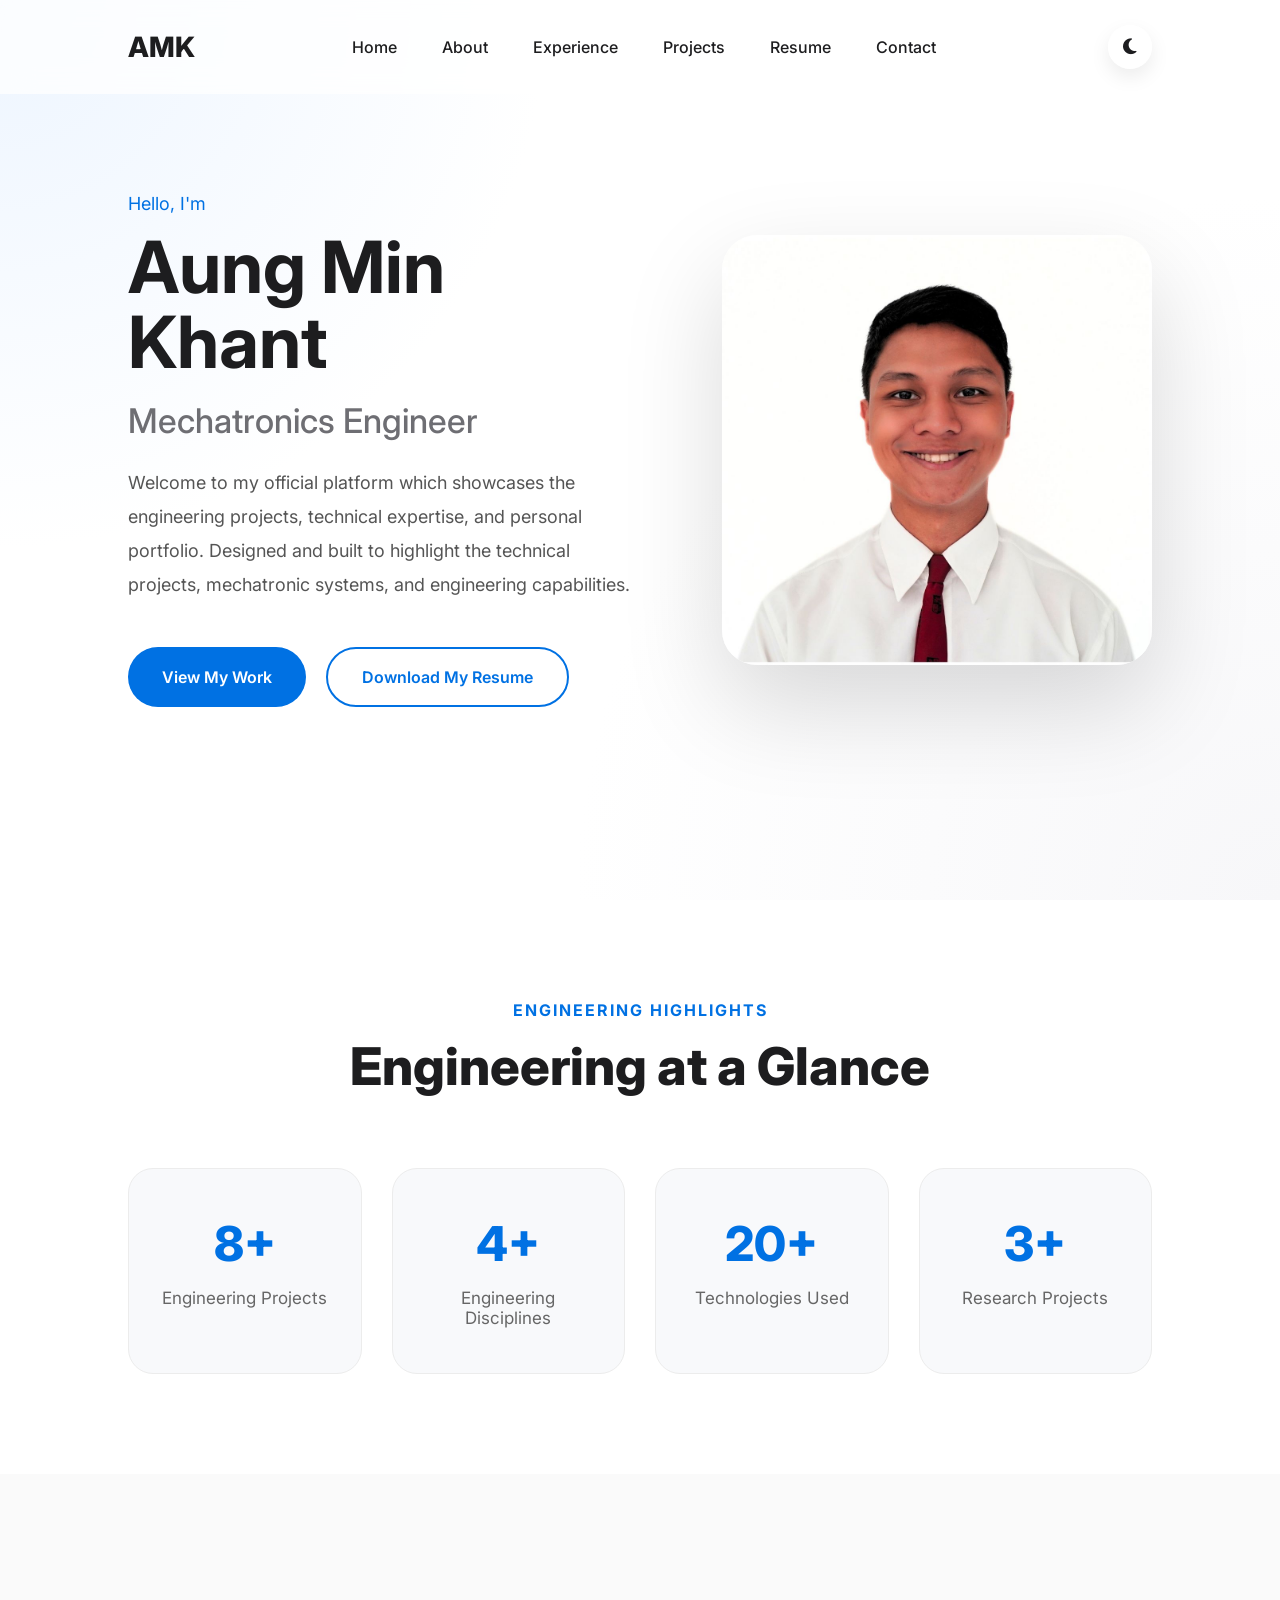
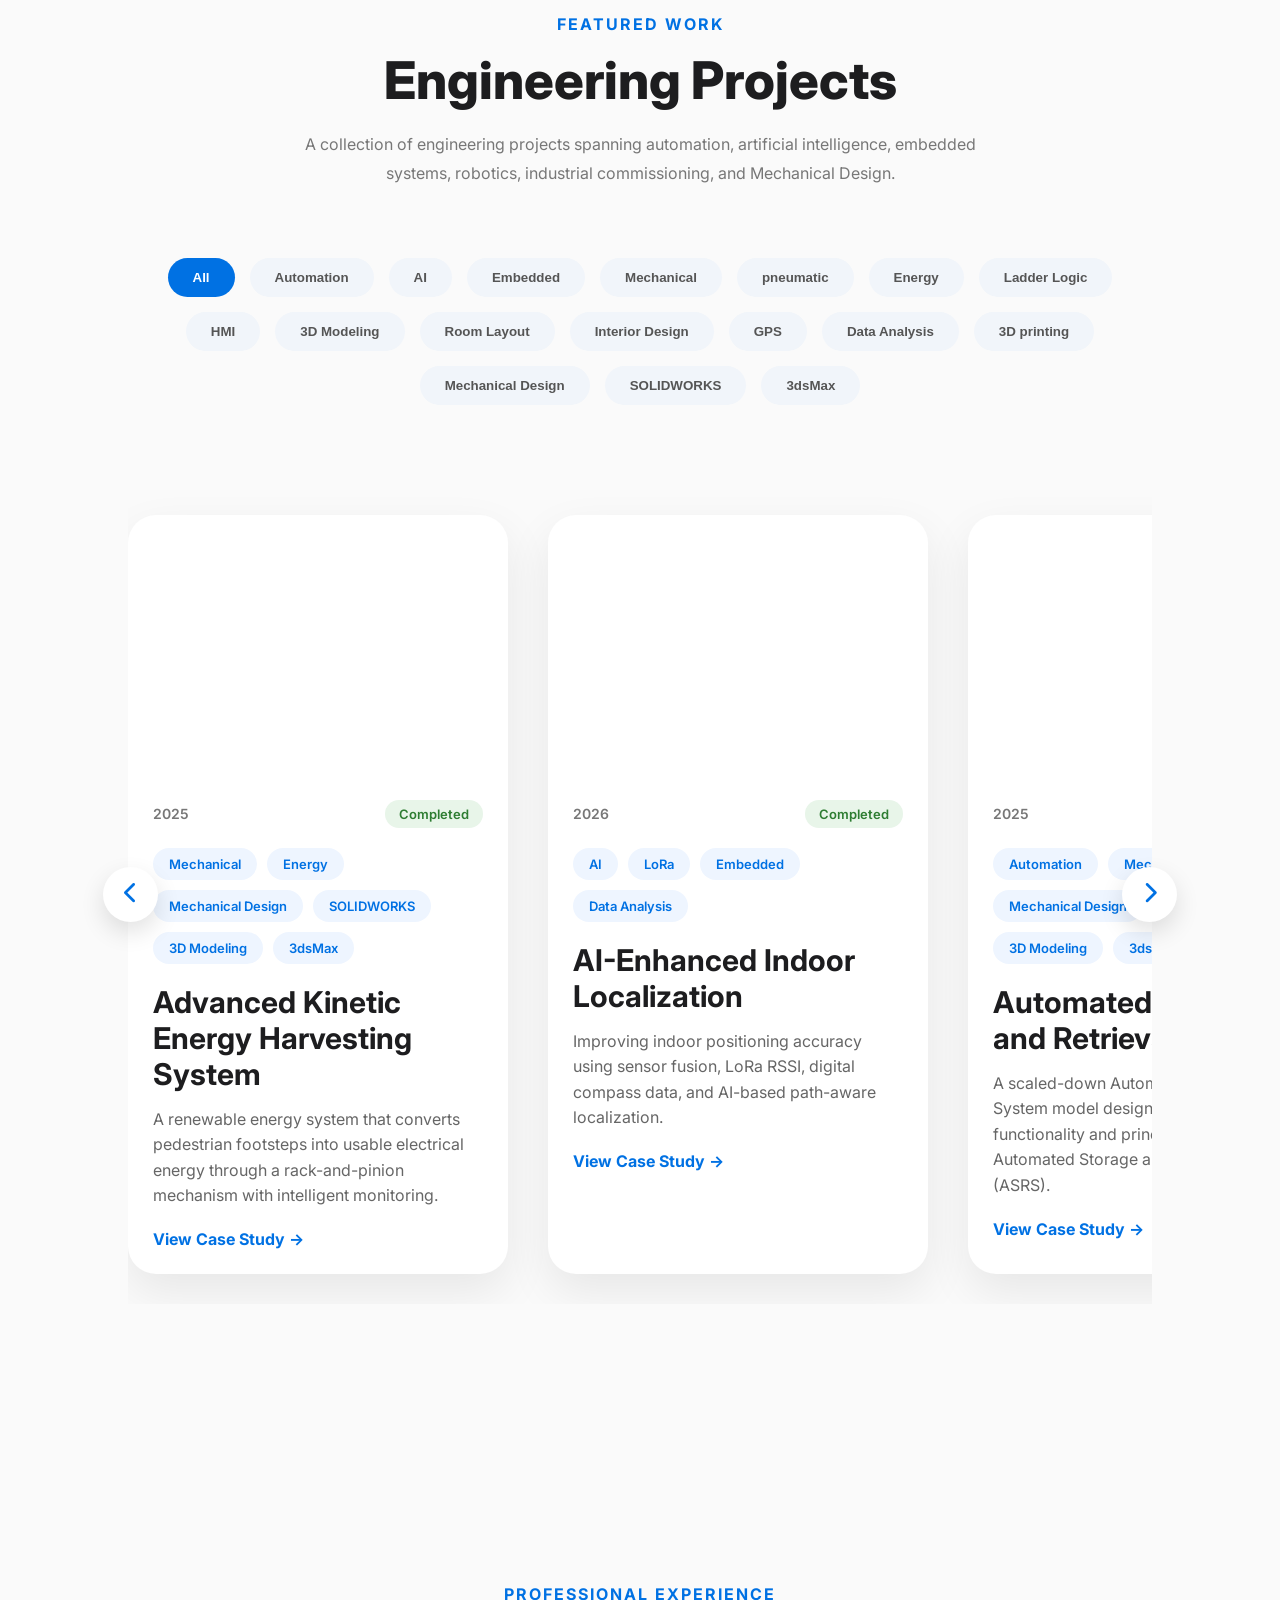
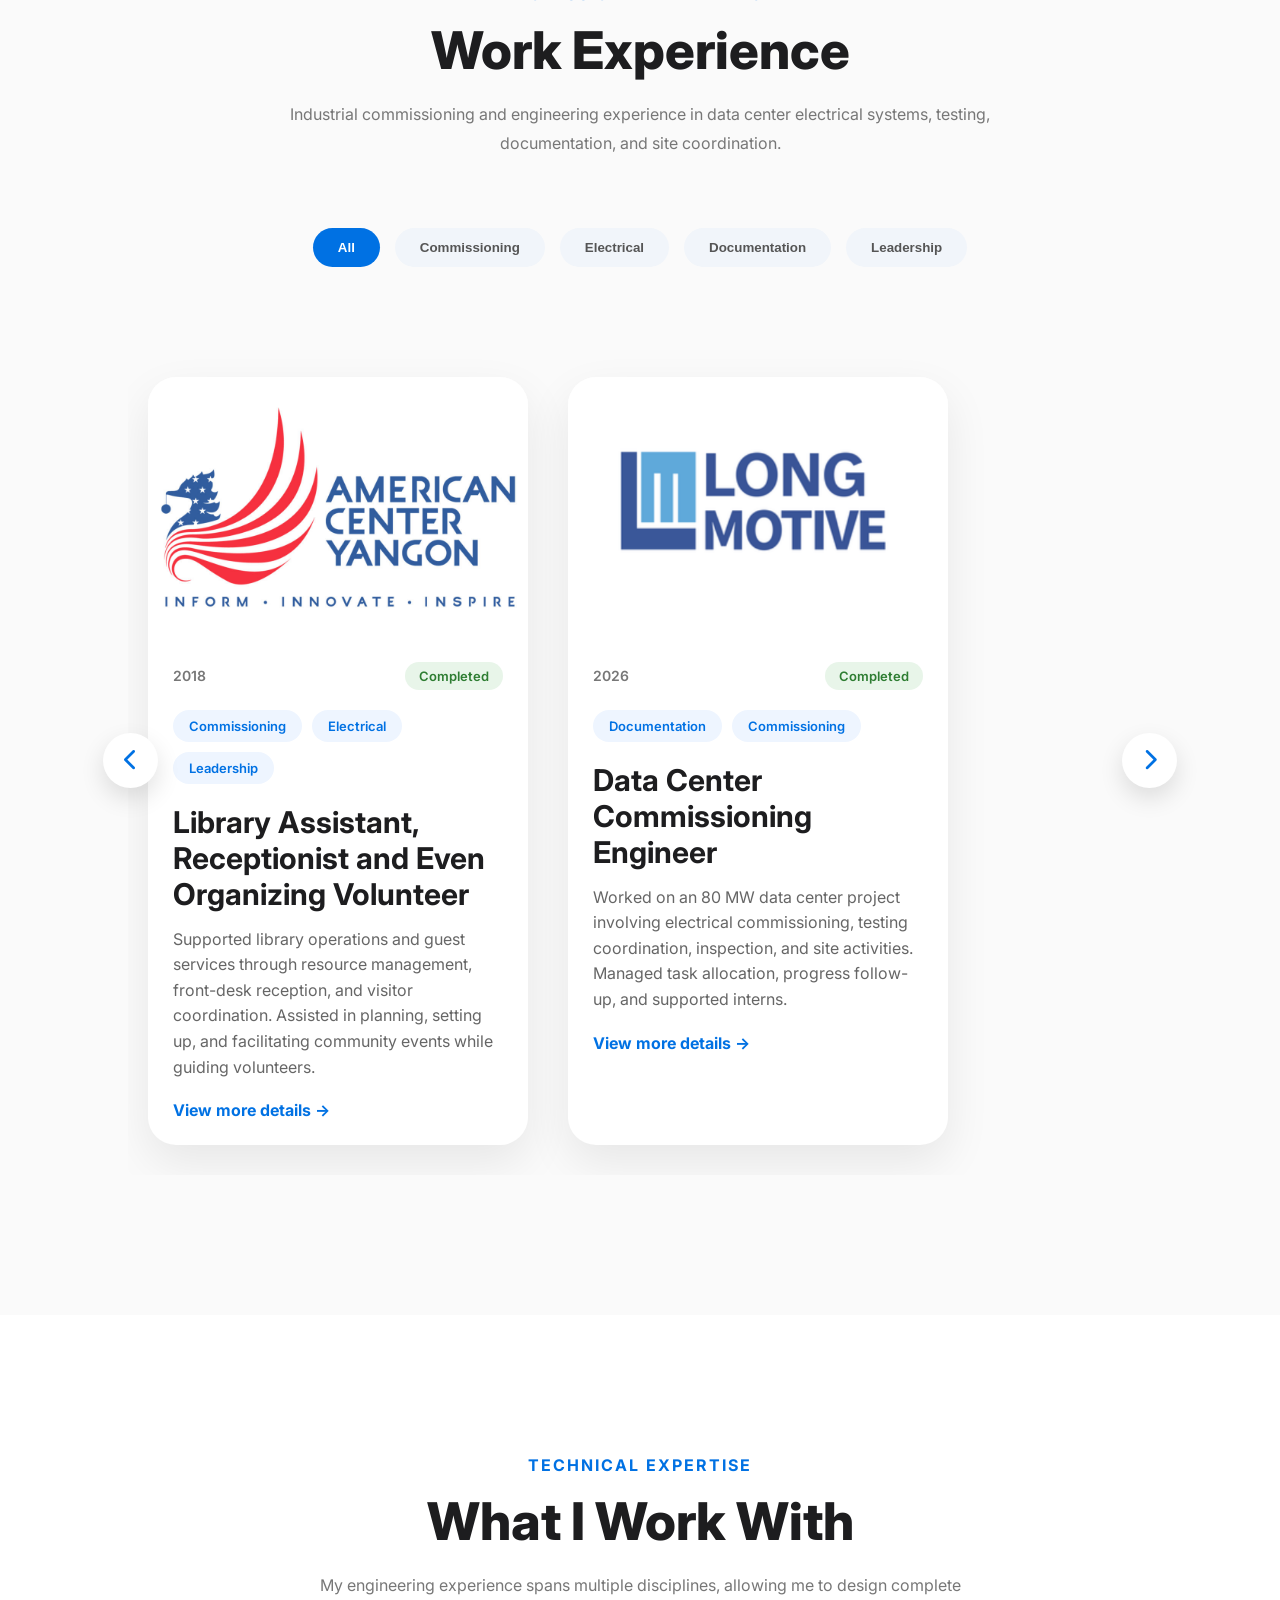
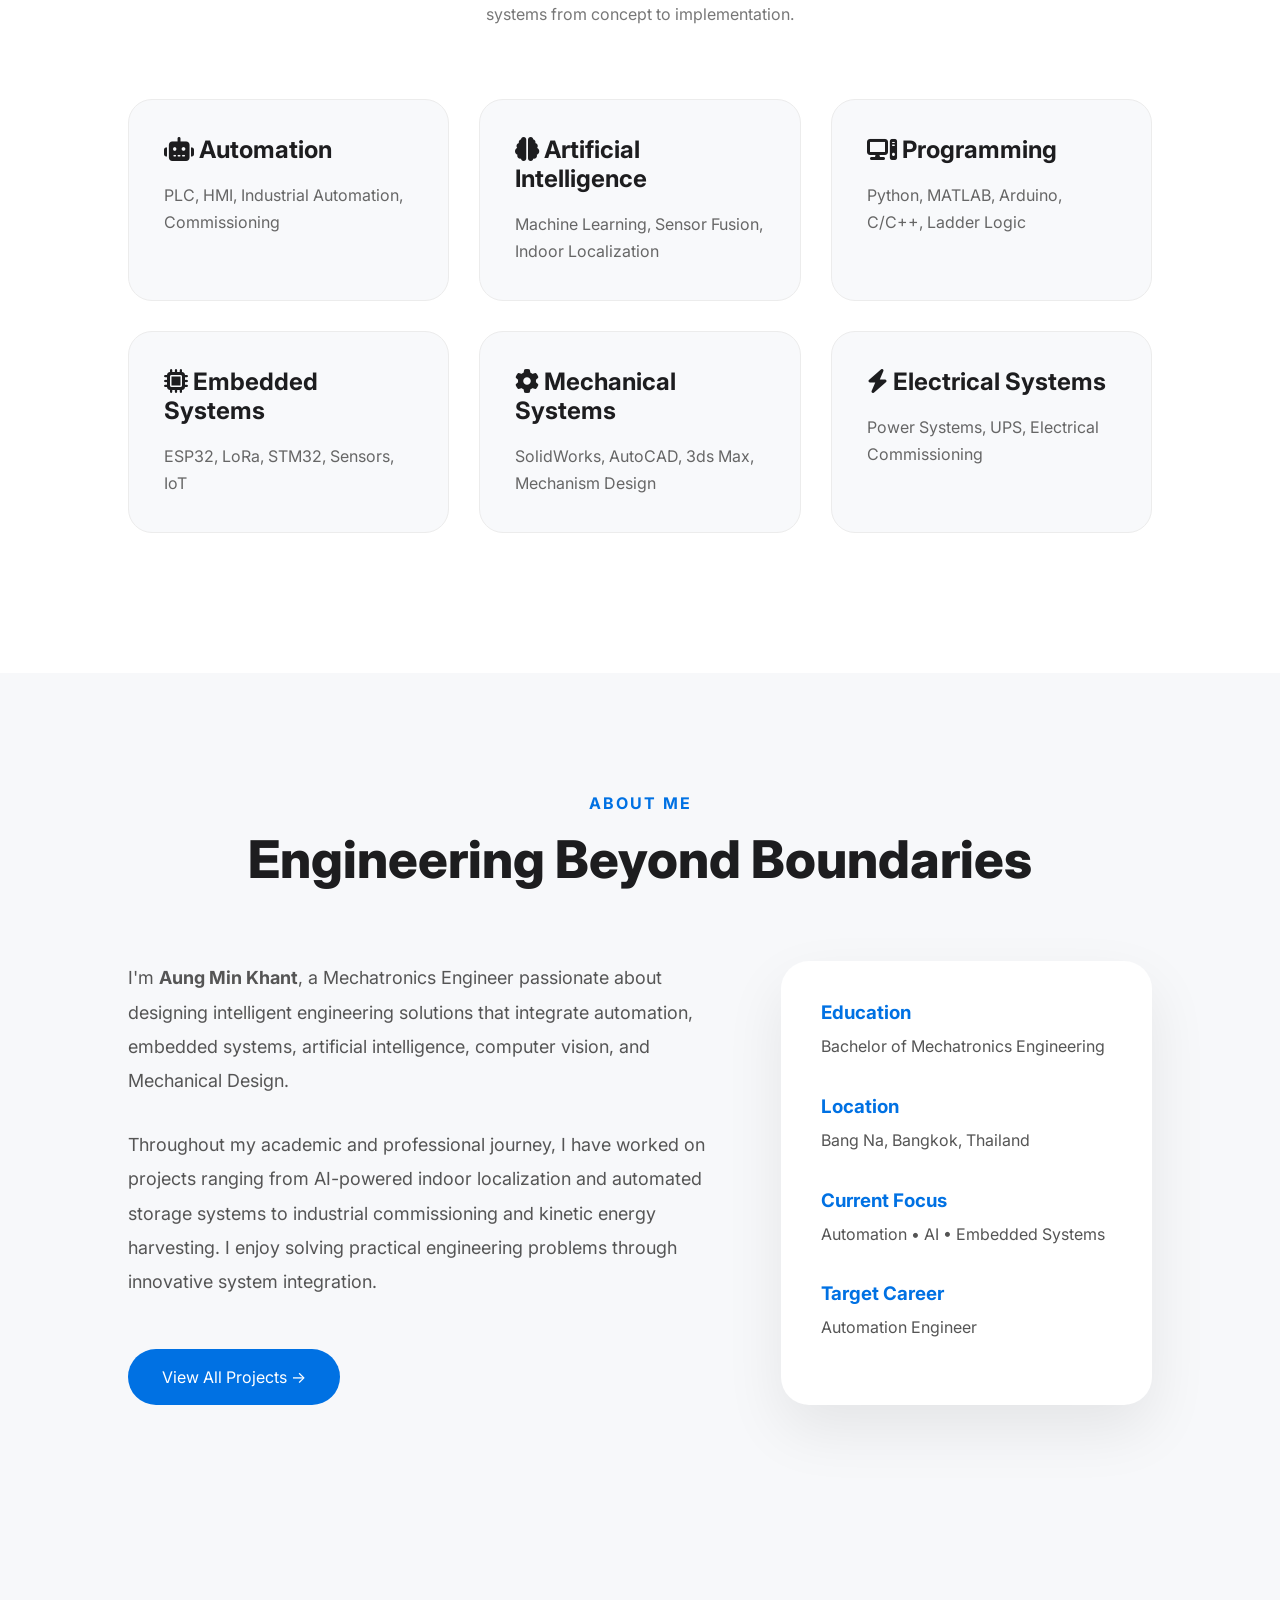
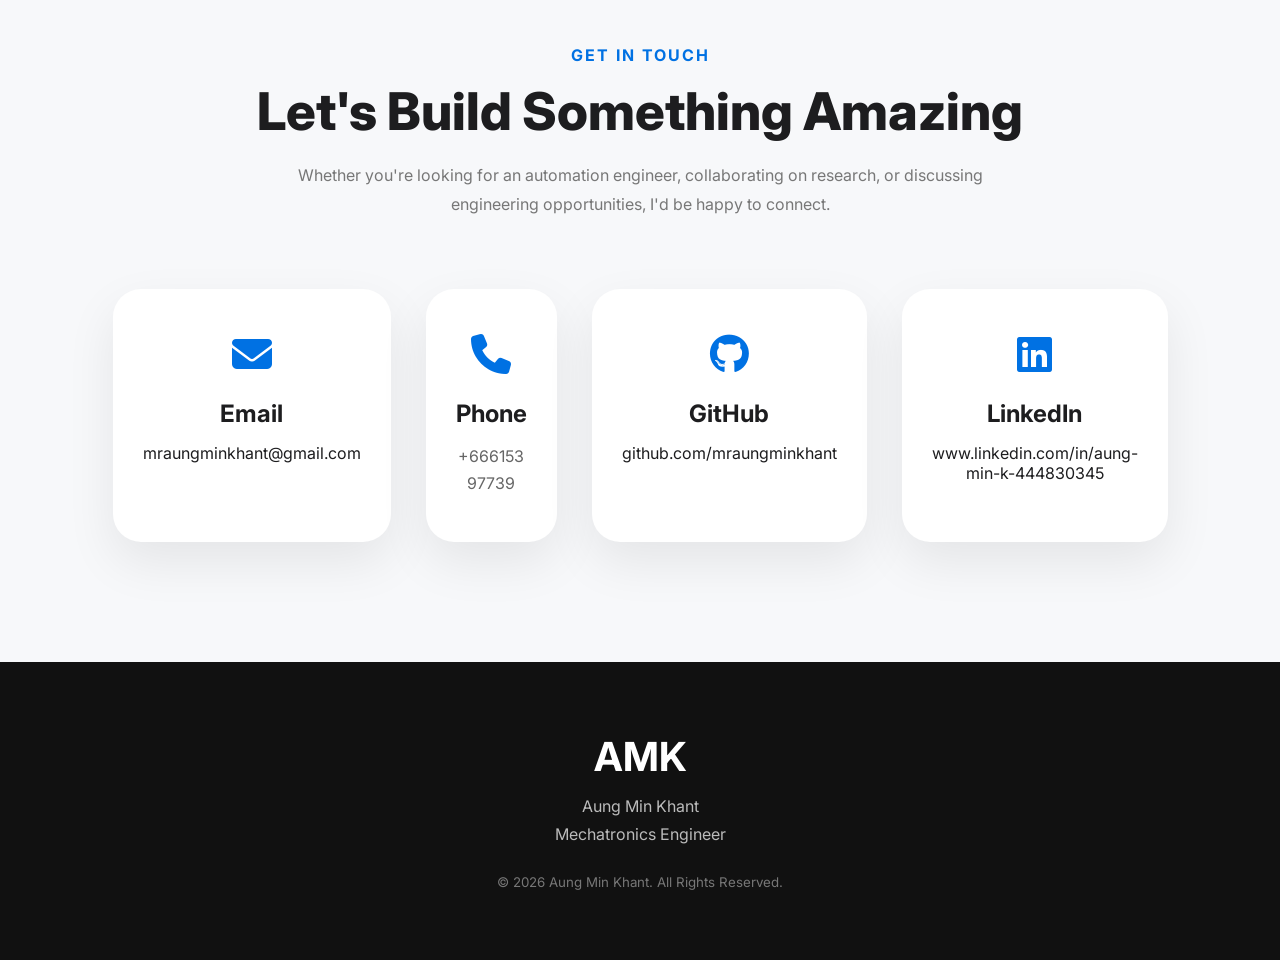
==== index.html @ 4efe6814 "Update index.html" ====
<!DOCTYPE html>
<html lang="en">

<head>

  <meta charset="UTF-8">
  <meta name="viewport" content="width=device-width, initial-scale=1.0">

  <title>Aung Min Khant | Mechatronics Engineer | Automation & AI</title>

  <meta name="description" content="Aung Min Khant - Mechatronics Engineer specializing in Automation.">

  <meta name="keywords"
    content="Mechatronics Engineer, Automation Engineer, AI, Embedded Systems, Robotics, PLC, IoT, Industrial Automation">

  <meta name="author" content="Aung Min Khant">


  <!-- Open Graph for LinkedIn/Facebook sharing -->

  <meta property="og:title" content="Aung Min Khant | Mechatronics Engineer">

  <meta property="og:description"
    content="Engineering portfolio showcasing automation, AI, embedded systems, robotics, and industrial projects.">

  <meta property="og:type" content="website">

  <meta property="og:image" content="images/profile.jpg">

  <!-- Google Font -->
  <link href="https://fonts.googleapis.com/css2?family=Inter:wght@300;400;500;600;700;800&display=swap"
    rel="stylesheet">

  <!-- CSS -->
  <link rel="stylesheet" href="css/style.css">

  <link rel="stylesheet" href="css/responsive.css">

  <!-- Favicon -->

  <link rel="icon" type="image/png" href="images/favicon.png">

  <!-- Font Awesome Icons -->
  <link rel="stylesheet" href="https://cdnjs.cloudflare.com/ajax/libs/font-awesome/6.5.0/css/all.min.css">

</head>

<body>

  <!-- ================= NAVIGATION ================= -->

  <nav>

    <div class="logo">
      AMK
    </div>


    <div class="menu-toggle">

      <i class="fa-solid fa-bars"></i>

    </div>


    <ul>


      <li><a href="#">Home</a></li>

      <li><a href="#about">About</a></li>

      <li><a href="#experience">Experience</a></li>

      <li><a href="#projects">Projects</a></li>

      <li><a href="documents/Aung Min Khant.pdf">Resume</a></li>

      <li><a href="#contact">Contact</a></li>

    </ul>

    <button id="theme-toggle" class="theme-toggle" aria-label="Toggle dark mode">
    <i class="fa-solid fa-moon"></i>
</button>

  </nav>


  <!-- ================= HERO ================= -->

  <section class="hero">

    <div class="hero-left">

      <p class="intro">
        Hello, I'm
      </p>

      <h1>

        Aung Min Khant

      </h1>

      <h2>

        Mechatronics Engineer

      </h2>

      <p class="description">

        Welcome to my official platform which showcases the engineering projects, technical expertise, and personal
        portfolio.
        Designed and built to highlight the technical projects, mechatronic systems, and engineering capabilities.

      </p>

      <div class="buttons">

        <a href="#projects" class="btn-primary">

          View My Work

        </a>

        <a href="../documents/Aung Min Khant.pdf" class="btn-secondary" download>

          Download My Resume

        </a>

      </div>

    </div>


    <div class="hero-right">

      <img src="images/profile.jpg" alt="Aung Min Khant - Mechatronics Engineer" loading="lazy">

    </div>

  </section>

  <!-- ================= HIGHLIGHTS ================= -->

  <section class="highlights">

    <div class="section-title">

      <p>ENGINEERING HIGHLIGHTS</p>

      <h2>Engineering at a Glance</h2>

    </div>

    <div class="highlight-grid">

      <div class="highlight-card">

        <h3>8+</h3>

        <p>Engineering Projects</p>

      </div>

      <div class="highlight-card">

        <h3>4+</h3>

        <p>Engineering Disciplines</p>

      </div>

      <div class="highlight-card">

        <h3>20+</h3>

        <p>Technologies Used</p>

      </div>

      <div class="highlight-card">

        <h3>3+</h3>

        <p>Research Projects</p>

      </div>

    </div>

  </section>




  <!-- ================= FEATURED PROJECTS ================= -->

  <section class="projects" id="projects">

    <div class="section-title">

      <p>FEATURED WORK</p>

      <h2>Engineering Projects</h2>

      <span>
        A collection of engineering projects spanning automation,
        artificial intelligence, embedded systems, robotics,
        industrial commissioning, and Mechanical Design.
      </span>

    </div>
    <!-- PROJECT FILTER BUTTONS -->

    <div class="project-filter">

      <button class="filter-btn active" data-target="projects-grid" data-filter="all">

        All

      </button>


      <button class="filter-btn" data-filter="automation">

        Automation

      </button>


      <button class="filter-btn" data-filter="AI">

        AI

      </button>


      <button class="filter-btn" data-filter="Embedded">

        Embedded

      </button>


      <button class="filter-btn" data-filter="mechanical">

        Mechanical

      </button>

      <button class="filter-btn" data-filter="pneumatic">

        pneumatic

      </button>


      <button class="filter-btn" data-filter="energy">

        Energy

      </button>

      <button class="filter-btn" data-filter="Ladder Logic">

        Ladder Logic

      </button>

      <button class="filter-btn" data-filter="HMI">

        HMI

      </button>

      <button class="filter-btn" data-filter="3D Modeling">

        3D Modeling

      </button>

      <button class="filter-btn" data-filter="Room Layout">

        Room Layout

      </button>

      <button class="filter-btn" data-filter="Interior Design">

        Interior Design

      </button>

      <button class="filter-btn" data-filter="GPS">

        GPS

      </button>

      <button class="filter-btn" data-filter="Data Analysis">

        Data Analysis

      </button>

      <button class="filter-btn" data-filter="3D printing">

        3D printing

      </button>

      <button class="filter-btn" data-filter="Mechanical Design">

        Mechanical Design

      </button>

      <button class="filter-btn" data-filter="SOLIDWORKS">

        SOLIDWORKS

      </button>

      <button class="filter-btn" data-filter="3dsMax">

        3dsMax

      </button>



    </div>


    <div class="project-slider-container">


      <button class="project-btn prev-btn" data-target="projects-grid">

        <i class="fa-solid fa-chevron-left"></i>

      </button>


      <div class="project-grid" id="projects-grid">

        <!----------------------------Kinetic Energy Harvesting System---------------------------------------------------->

        <article class="project-card" data-category="mechanical energy Mechanical Design SOLIDWORKS 3dsMax 3D Modeling">

          <div class="project-image">
            <video autoplay muted loop playsinline preload="metadata">
              <source src="videos/Advanced Kinetic Energy Harvesting System/cover.mp4" type="video/mp4">
            </video>
          </div>

          <div class="project-content">

            <div class="project-meta">

              <span class="project-year">

                2025

              </span>


              <span class="project-status">

                Completed

              </span>

            </div>


            <div class="tag-group">

              <span>Mechanical</span>

              <span>Energy</span>

              <span>Mechanical Design</span>

              <span>SOLIDWORKS</span>

              <span>3D Modeling</span>

              <span>3dsMax</span>


            </div>


            <h3>

              Advanced Kinetic Energy Harvesting System

            </h3>

            <p>

              A renewable energy system that converts pedestrian
              footsteps into usable electrical energy through a
              rack-and-pinion mechanism with intelligent monitoring.

            </p>

            <a href="projects/advanced-kinetic-energy-harvesting-system.html">

              View Case Study →

            </a>

          </div>

        </article>



        <!-----------------------------AI Indoor Localization---------------------------------------------------->

        <article class="project-card" data-category="AI Embedded LoRa Data Analysis ">

          <div class="project-image">
            <video autoplay muted loop playsinline preload="metadata">
              <source src="videos/AI Enhanced Indoor Localization/cover.mp4" type="video/mp4">
            </video>
          </div>

          <div class="project-content">

            <div class="project-meta">

              <span class="project-year">

                2026

              </span>


              <span class="project-status">

                Completed

              </span>

            </div>


            <div class="tag-group">

              <span>AI</span>

              <span>LoRa</span>

              <span>Embedded</span>

              <span>Data Analysis</span>

            </div>


            <h3>

              AI-Enhanced Indoor Localization

            </h3>

            <p>

              Improving indoor positioning accuracy using sensor
              fusion, LoRa RSSI, digital compass data, and
              AI-based path-aware localization.

            </p>

            <a href="projects/AI Enhanced Indoor Localization System.html">

              View Case Study →

            </a>

          </div>

        </article>

        <!------------Automated Storage and Retrieval System ----------------->

        <article class="project-card"
          data-category="automation  mechanical pneumatic Mechanical Design SOLIDWORKS 3dsMax 3D Modeling">

          <div class="project-image">
            <video autoplay muted loop playsinline preload="metadata">
              <source src="videos/Automated Storage and Retrieval System/cover.mp4" type="video/mp4">
            </video>
          </div>

          <div class="project-content">

            <div class="project-meta">

              <span class="project-year">

                2025

              </span>


              <span class="project-status">

                Completed

              </span>

            </div>


            <div class="tag-group">

              <span>Automation</span>

              <span>Mechanical</span>

              <span>Mechanical Design</span>

              <span>SOLIDWORKS</span>

              <span>3D Modeling</span>

              <span>3dsMax</span>

            </div>


            <h3>

              Automated Storage and Retrieval System

            </h3>

            <p>

              A scaled-down Automated Shelf Storage System model designed to demonstrate the functionality and
              principles of a
              real-world Automated Storage and Retrieval System (ASRS).

            </p>

            <a href="projects/Automated Storage and Retrieval System.html">

              View Case Study →

            </a>

          </div>

        </article>




        <!----------------------------------------- Pneumatic Shirt Folding System --------------------------------------->

        <article class="project-card"
          data-category="automation  mechanical pneumatic Mechanical Design SOLIDWORKS 3dsMax 3D Modeling">

          <div class="project-image">
            <video autoplay muted loop playsinline preload="metadata">
              <source src="videos/Pneumatic Shirt Folding System/cover.mp4" type="video/mp4">
            </video>
          </div>

          <div class="project-content">

            <div class="project-meta">

              <span class="project-year">

                2025

              </span>


              <span class="project-status">

                Completed

              </span>

            </div>


            <div class="tag-group">

              <span>Automation</span>

              <span>Mechanical</span>

              <span>Mechanical Design</span>

              <span>Pneumatic</span>

              <span>SOLIDWORKS</span>

              <span>3D Modeling</span>

              <span>3dsMax</span>

            </div>


            <h3>

              Pneumatic Shirt Folding System

            </h3>

            <p>

              Automated shirt folding system utilizing
              pneumatic actuators and precise control mechanisms.

            </p>

            <a href="projects/Pneumatic Shirt Folding System.html">

              View Case Study →

            </a>

          </div>

        </article>


        <!----------------------------------------- Menki Noodle Vending Machine --------------------------------------->

        <article class="project-card" data-category="automation Ladder Logic HMI">

          <div class="project-image">
            <video autoplay muted loop playsinline preload="metadata">
              <source src="videos/Menki (Ladder Logic + HMI) noodle vending machine/cover.mp4" type="video/mp4">
            </video>
          </div>

          <div class="project-content">

            <div class="project-meta">

              <span class="project-year">

                2025

              </span>


              <span class="project-status">

                Completed

              </span>

            </div>


            <div class="tag-group">

              <span>Automation</span>

              <span>Ladder Logic</span>

              <span>HMI</span>

            </div>


            <h3>

              Menki Noodle Vending Machine (Ladder Logic programming + HMI)

            </h3>

            <p>

              Automated noodle vending machine with Ladder Logic programming and HMI interface.

            </p>

            <a href="projects/Menki Noodle Vending Machine.html">

              View Case Study →

            </a>

          </div>

        </article>

        <!----------------------------------------- Room Renovation and 5 year Design Review --------------------------------------->

        <article class="project-card" data-category="3D Modeling  Room Layout  Interior Design 3dsMax">

          <div class="project-image">
            <video autoplay muted loop playsinline preload="metadata">
              <source src="videos/Room Renovation and 5 Year Design Review/cover.mp4" type="video/mp4">
            </video>
          </div>

          <div class="project-content">

            <div class="project-meta">

              <span class="project-year">

                2025

              </span>


              <span class="project-status">

                Completed

              </span>

            </div>


            <div class="tag-group">

              <span>3D Modeling</span>

              <span>Room Layout</span>

              <span>Interior Design</span>

              <span>3dsMax</span>

            </div>


            <h3>

              Room Renovation and 5 Year Design Review

            </h3>

            <p>

              3D modeling and design and 5 years design review for a modern room renovation project.

            </p>

            <a href="projects/Room Renovation and 5 Year Design Review.html">

              View Case Study →

            </a>

          </div>

        </article>
        <!----------------------------------------- GPS Linear Interpolation --------------------------------------->

        <article class="project-card" data-category="GPS Data Analysis">

          <div class="project-image">
            <video autoplay muted loop playsinline preload="metadata">
              <source src="videos/GPS Linear Interpolation/cover.mp4" type="video/mp4">
            </video>
          </div>

          <div class="project-content">

            <div class="project-meta">

              <span class="project-year">

                2025

              </span>


              <span class="project-status">

                Completed

              </span>

            </div>


            <div class="tag-group">

              <span>GPS</span>

              <span>Linear Interpolation</span>

              <span>Data Analysis</span>

            </div>


            <h3>

              GPS Linear Interpolation Analysis

            </h3>

            <p>

              GPS linear interpolation approach for accurate position analyzing.

            </p>

            <a href="projects/GPS Linear Interpolation.html">

              View Case Study →

            </a>

          </div>

        </article>
        <!----------------------------------------- 3D Printed Joint For Linear Guide and Rack --------------------------------------->

        <article class="project-card"
          data-category="automation  mechanical Mechanical Design 3D printing SOLIDWORKS 3D Modeling">

          <div class="project-image">
            <video autoplay muted loop playsinline preload="metadata">
              <source src="videos/3D Printed Joint For Linear Guide and Rack/cover.mp4" type="video/mp4">
            </video>
          </div>

          <div class="project-content">

            <div class="project-meta">

              <span class="project-year">

                2025

              </span>


              <span class="project-status">

                Completed

              </span>

            </div>


            <div class="tag-group">

              <span>3D Printing</span>

              <span>Mechanical</span>

              <span>Mechanical Design</span>

              <span>3D Modeling</span>

              <span>SOLIDWORKS</span>

            </div>


            <h3>

              3D Printed Joint For Linear Guide and Rack

            </h3>

            <p>

              3D printed joint for precise alignment and smooth operation of linear guide and rack systems.

            </p>

            <a href="projects/3D Printed Joint For Linear Guide and Rack.html">

              View Case Study →

            </a>

          </div>

        </article>


      </div>


      <button class="project-btn next-btn" data-target="projects-grid">

        <i class="fa-solid fa-chevron-right"></i>

      </button>


    </div>


  </section>

  <!-- ================= WORK EXPERIENCE ================= -->
  <section class="projects experience" id="experience">
    <div class="section-title">
      <p>PROFESSIONAL EXPERIENCE</p>
      <h2>Work Experience</h2> <span> Industrial commissioning and engineering experience in data center electrical
        systems, testing, documentation, and site coordination. </span>
    </div> <!-- EXPERIENCE FILTER BUTTONS -->
    <div class="project-filter experience-filter"> <button class="filter-btn active" data-target="experience-grid"
        data-filter="all"> All </button> <button class="filter-btn" data-target="experience-grid"
        data-filter="commissioning"> Commissioning </button> <button class="filter-btn" data-target="experience-grid"
        data-filter="electrical"> Electrical </button> <button class="filter-btn" data-target="experience-grid"
        data-filter="documentation"> Documentation </button> <button class="filter-btn" data-target="experience-grid"
        data-filter="leadership"> Leadership </button> </div>

    <!-- Left Button -->
    <div class="project-slider-container"> <button class="project-btn prev-btn" data-target="experience-grid"> <i
          class="fa-solid fa-chevron-left"></i> </button>
      <div class="project-grid" id="experience-grid">

        <!-- Library Assistant, Receptionist and Even Organizing Volunteer -->
        <article class="project-card" data-category="commissioning electrical leadership">
          <div class="project-image"> <img src="images/American Center Yangon/American Center Yangon.jpg"
              alt="Data Center Commissioning">
          </div>
          <div class="project-content">
            <div class="project-meta"> <span class="project-year">2018</span> <span
                class="project-status">Completed</span>
            </div>
            <div class="tag-group"> <span>Commissioning</span> <span>Electrical</span> <span>Leadership</span> </div>

            <h3>Library Assistant, Receptionist and Even Organizing Volunteer</h3>

            <p> Supported library operations and guest services through resource management, front-desk reception, and
              visitor
              coordination. Assisted in planning, setting up, and facilitating community events while guiding
              volunteers.
            </p>

            <a href="projects/American Center Yangon.html">

              View more details →

            </a>

          </div>
        </article>


        <!-- Data Center Commissioning Engineer -->
        <article class="project-card" data-category="documentation commissioning">
          <div class="project-image"> <img src="images/Data Center Commissioning Engineer/Longmotive.png"
              alt="Commissioning Documentation">
          </div>
          <div class="project-content">
            <div class="project-meta"> <span class="project-year">2026</span> <span
                class="project-status">Completed</span> </div>
            <div class="tag-group"> <span>Documentation</span> <span>Commissioning</span> </div>

            <h3>Data Center Commissioning Engineer</h3>

            <p> Worked on an 80 MW data center project involving electrical commissioning, testing coordination,
              inspection, and
              site activities. Managed task allocation, progress follow-up, and supported interns.
            </p>

            <a href="projects/Data Center Commissioning Engineer.html">

              View more details →

            </a>

          </div>
        </article>



        <!-- Righ Button  -->
      </div>

      <button class="project-btn next-btn" data-target="experience-grid"> <i class="fa-solid fa-chevron-right"></i>
      </button>

    </div>

  </section>


  <!-- ================= SKILLS ================= -->

  <section class="skills" id="skills">

    <div class="section-title">

      <p>TECHNICAL EXPERTISE</p>

      <h2>What I Work With</h2>

      <span>
        My engineering experience spans multiple disciplines, allowing me to
        design complete systems from concept to implementation.
      </span>

    </div>

    <div class="skills-grid">

      <div class="skill-card">
        <h3><i class="fa-solid fa-robot"></i>
          Automation</h3>
        <p>PLC, HMI, Industrial Automation, Commissioning</p>
      </div>

      <div class="skill-card">
        <h3><i class="fa-solid fa-brain"></i>
          Artificial Intelligence</h3>
        <p>Machine Learning, Sensor Fusion, Indoor Localization</p>
      </div>

      <div class="skill-card">
        <h3><i class="fa-solid fa-computer"></i>
          Programming</h3>
        <p>Python, MATLAB, Arduino, C/C++, Ladder Logic</p>
      </div>

      <div class="skill-card">
        <h3><i class="fa-solid fa-microchip"></i>
          Embedded Systems</h3>
        <p>ESP32, LoRa, STM32, Sensors, IoT</p>
      </div>

      <div class="skill-card">
        <h3><i class="fa-solid fa-gear"></i>
          Mechanical Systems</h3>
        <p>SolidWorks, AutoCAD, 3ds Max, Mechanism Design</p>
      </div>

      <div class="skill-card">
        <h3><i class="fa-solid fa-bolt"></i>
          Electrical Systems</h3>
        <p>Power Systems, UPS, Electrical Commissioning</p>
      </div>

    </div>

  </section>

  <section class="about" id="about">

    <div class="section-title">

      <p>ABOUT ME</p>

      <h2>Engineering Beyond Boundaries</h2>

    </div>

    <div class="about-container">

      <div class="about-text">

        <p>

          I'm <strong>Aung Min Khant</strong>, a Mechatronics Engineer
          passionate about designing intelligent engineering solutions
          that integrate automation, embedded systems, artificial
          intelligence, computer vision, and Mechanical Design.

        </p>

        <p>

          Throughout my academic and professional journey, I have worked
          on projects ranging from AI-powered indoor localization and
          automated storage systems to industrial commissioning and
          kinetic energy harvesting. I enjoy solving practical
          engineering problems through innovative system integration.

        </p>

        <a href="projects.html" class="about-button">

          View All Projects →

        </a>

      </div>

      <div class="about-card">

        <div class="info">

          <h3>Education</h3>

          <p>Bachelor of Mechatronics Engineering</p>

        </div>

        <div class="info">

          <h3>Location</h3>

          <p>Bang Na, Bangkok, Thailand</p>

        </div>

        <div class="info">

          <h3>Current Focus</h3>

          <p>Automation • AI • Embedded Systems</p>

        </div>

        <div class="info">

          <h3>Target Career</h3>

          <p>Automation Engineer</p>

        </div>

      </div>

    </div>

  </section>
  <!-- ================= CONTACT ================= -->

  <section class="contact" id="contact">

    <div class="section-title">

      <p>GET IN TOUCH</p>

      <h2>Let's Build Something Amazing</h2>

      <span>
        Whether you're looking for an automation engineer,
        collaborating on research,
        or discussing engineering opportunities,
        I'd be happy to connect.
      </span>

    </div>

    <div class="contact-container">

      <a href="mailto:mraungminkhant@gmail.com" class="contact-card">


        <i class="fa-solid fa-envelope"></i>

        <h3>Email</h3>

        <p1>mraungminkhant@gmail.com</p1>


      </a>

      <a href="+66615397739" class="contact-card">


        <i class="fa-solid fa-phone"></i>

        <h3>Phone</h3>

        <p>+66615397739</p>


      </a>

      <a href="https://github.com/mraungminkhant" target="_blank" class="contact-card">


        <i class="fa-brands fa-github"></i>

        <h3>GitHub</h3>

        <p1>github.com/mraungminkhant</p1>


      </a>

      <a href="https://www.linkedin.com/in/aung-min-k-444830345" target="_blank" class="contact-card">


        <i class="fa-brands fa-linkedin"></i>

        <h3>LinkedIn</h3>

        <p1>www.linkedin.com/in/aung-min-k-444830345</p1>


      </a>

    </div>

  </section>

  <!-- ================= FOOTER ================= -->

  <footer>

    <div class="footer-content">

      <h2>AMK</h2>

      <p>

        Aung Min Khant

      </p>

      <p>

        Mechatronics Engineer

      </p>

      <small>

        © 2026 Aung Min Khant. All Rights Reserved.

      </small>

    </div>

  </footer>

  <script src="js/script.js"></script>
</body>

</html>
---- css/style.css ----
:root{
  --bg:#ffffff;
  --text:#1d1d1f;
  --card:#ffffff;
  --surface:#f7f8fa;
  --muted:#555;
  --border:#ececec;
}

body.dark{
  --bg:#0f1115;
  --text:#f5f7fa;
  --card:#171a21;
  --surface:#12151c;
  --muted:#b8c0cc;
  --border:#2a2f3a;
}

*{
    margin:0;
    padding:0;
    box-sizing:border-box;
}

html{ 
    scroll-behavior:smooth; 
    scroll-padding-top:100px; 
}

section{ 
    scroll-margin-top:100px; 
}


body{
    background:var(--bg);
    color:var(--text);

    /* Restore the original Inter font */
    font-family:'Inter',sans-serif;
}

/* NAVIGATION */

/* Navigation Animation */

nav{

    position:fixed;

    top:0;

    left:0;

    width:100%;

    z-index:1000;

    display:flex;

    justify-content:space-between;

    align-items:center;

    padding:25px 10%;

    background:rgba(255,255,255,0.75);

    backdrop-filter:blur(15px);

    transition:0.4s;

}

.nav-scrolled{

    padding:15px 10%;

    background:white;

    box-shadow:0 10px 30px rgba(0,0,0,.08);

}

.logo{

    font-size:28px;

    font-weight:800;

}

nav ul{

    display:flex;

    gap:45px;

    list-style:none;

}

nav a{

    text-decoration:none;

    color:#1d1d1f;

    font-weight:500;

    transition:.3s;

}

nav a:hover{

    color:#0071E3;

}

/* HERO */

.hero{

    min-height:100vh;

    display:flex;

    justify-content:space-between;

    align-items:center;

    padding:120px 10%;

    background:
    radial-gradient(circle at top left,#edf5ff,transparent 35%),
    radial-gradient(circle at bottom right,#f7f7f9,transparent 45%);

    animation:fadeHero 1.2s ease;

}

.hero-left{

    width:50%;

}

.intro{

    color:#0071E3;

    font-size:18px;

    margin-bottom:15px;

}

.hero h1{

    font-size:72px;

    line-height:1.05;

    margin-bottom:20px;

}

.hero h2{

    font-size:34px;

    color:#6E6E73;

    font-weight:500;

    margin-bottom:25px;

}

.description{

    max-width:550px;

    line-height:1.9;

    color:#555;

    font-size:18px;

}

.buttons{

    display:flex;

    gap:20px;

    margin-top:45px;

}

.btn-primary{

    background:#0071E3;

    color:white;

    padding:18px 34px;

    border-radius:50px;

    text-decoration:none;

    transition:.35s;

    font-weight:600;

    display:inline-flex;

    align-items:center;

    justify-content:center;

}

.btn-primary{

    background:#0071E3;

    color:white;

    padding:18px 34px;

    border-radius:50px;

    text-decoration:none;

    transition:.35s;

    font-weight:600;

    display:inline-flex;

    align-items:center;

    justify-content:center;

}

.btn-secondary{

    border:2px solid #0071E3;

    color:#0071E3;

    padding:18px 34px;

    border-radius:50px;

    text-decoration:none;

    transition:.35s;

    font-weight:600;

    display:inline-flex;

    align-items:center;

    justify-content:center;

    background:transparent;

    appearance:none;

    -webkit-appearance:none;

}


.btn-secondary:focus,
.btn-secondary:active{

    outline:none;

    border-color:#0071E3;

    box-shadow:none;

}

.btn-secondary:hover{

    background:#0071E3;

    color:white;

}


.hero-right{

    width:42%;

    display:flex;

    justify-content:center;

}

.hero-right img{

    width:100%;

    max-width:500px;

    border-radius:35px;

    box-shadow:0 40px 100px rgba(0,0,0,.15);

    animation:floatImage 5s ease-in-out infinite;

}

@keyframes floatImage{

0%{

transform:translateY(0px);

}

50%{

transform:translateY(-18px);

}

100%{

transform:translateY(0px);

}

}

@keyframes fadeHero{

from{

opacity:0;

transform:translateY(40px);

}

to{

opacity:1;

transform:translateY(0);

}

}

/* ================= ABOUT ================= */

.about{

    padding:120px 10%;

    background:#f7f8fa;

}

.section-title{

    text-align:center;

    margin-bottom:70px;

}

.section-title p{

    color:#0071E3;

    font-weight:700;

    letter-spacing:2px;

    margin-bottom:15px;

}

.section-title h2{

    font-size:52px;

    font-weight:800;

}


.about-container{

    display:flex;

    justify-content:space-between;

    gap:70px;

}

.about-text{

    flex:2;

}

.about-text p{

    font-size:18px;

    line-height:1.9;

    color:#555;

    margin-bottom:30px;

}

.about-button{

    display:inline-block;

    margin-top:20px;

    padding:18px 34px;

    background:#0071E3;

    color:white;

    text-decoration:none;

    border-radius:50px;

    transition:.35s;

}

.about-button:hover{

    transform:translateY(-5px);

    box-shadow:0 20px 40px rgba(0,113,227,.25);

}

.about-card{

    flex:1;

    background:white;

    padding:40px;

    border-radius:28px;

    box-shadow:0 25px 60px rgba(0,0,0,.08);

}

.info{

    margin-bottom:35px;

}

.info:last-child{

    margin-bottom:0;

}

.info h3{

    margin-bottom:10px;

    color:#0071E3;

}

.info p{

    color:#555;

    line-height:1.6;

}

/* ================= PROJECTS ================= */

.projects{

    padding:140px 10%;
    background:#fafafa;

}

.section-title span{

    display:block;
    margin-top:18px;
    color:#777;
    max-width:700px;
    margin-inline:auto;
    line-height:1.8;

}

.project-slider-container{

    position:relative;

    display:flex;

    align-items:center;

    margin-top:80px;

}


.project-grid{

    display:flex;

    gap:40px;

    overflow-x:auto;

    overflow-y:hidden;

    width:100%;

    padding:30px 20px;

    scroll-behavior:smooth;

    scroll-snap-type:x mandatory;

}


.project-grid::-webkit-scrollbar{

    display:none;

}


.project-card{

    flex:0 0 380px;

    width:380px;

    max-width:380px;

    height:auto;

    background:white;

    border-radius:28px;

    overflow:hidden;

    opacity:1;

    transform:translateX(0);

    transition:
    opacity .35s ease,
    transform .35s ease,
    box-shadow .25s ease;

    box-shadow:0 18px 45px rgba(0,0,0,.08);

    scroll-snap-align:start;

}

.project-card:hover{

    transform:translateY(-8px);

    box-shadow:0 25px 55px rgba(0,0,0,.12);

}

.project-image{
    width:100%;
    height:260px;
    overflow:hidden;
    position:relative;
}

.project-image img,
.project-image video{
    width:100%;
    height:100%;
    object-fit:cover;
    display:block;
}

.project-content{

    padding:35px;

}

.tag-group{

    display:flex;
    gap:10px;
    flex-wrap:wrap;
    margin-bottom:20px;

}

.tag-group span{

    background:#eef5ff;
    color:#0071E3;
    padding:8px 16px;
    border-radius:30px;
    font-size:13px;
    font-weight:600;

}

.project-content h3{

    font-size:30px;
    margin-bottom:18px;

}

.project-content p{

    color:#666;
    line-height:1.8;
    margin-bottom:28px;

}

.project-content a{

    display:inline-flex;

    align-items:center;

    gap:8px;

    color:#0071E3;

    text-decoration:none;

    font-weight:700;

    transition:.3s;

}


.project-content a:hover{

    gap:15px;

}

/* ================= SKILLS ================= */

.skills{

    padding:140px 10%;
    background:white;

}

.skills-grid{

    display:grid;
    grid-template-columns:repeat(auto-fit,minmax(300px,1fr));
    gap:30px;
    margin-top:70px;

}

.skill-card{

    background:#f8f9fb;
    border-radius:24px;
    padding:35px;
    transition:.35s;
    border:1px solid #ececec;

}

.skill-card:hover{

    transform:translateY(-8px);

    box-shadow:0 20px 45px rgba(0,0,0,.08);

}

.skill-card h3{

    font-size:24px;
    margin-bottom:18px;

}

.skill-card p{

    color:#666;
    line-height:1.7;

}

/* ================= HIGHLIGHTS ================= */

.highlights{

    padding:100px 10%;

    background:white;

}


.highlight-grid{

    display:grid;

    grid-template-columns:repeat(4,1fr);

    gap:30px;

    margin-top:60px;

}


.highlight-card{

    background:#f8f9fb;

    padding:45px 30px;

    border-radius:25px;

    text-align:center;

    border:1px solid #ececec;

    transition:.35s;

}


.highlight-card:hover{

    transform:translateY(-10px);

    box-shadow:0 25px 50px rgba(0,0,0,.1);

}


.highlight-card h3{

    font-size:48px;

    color:#0071E3;

    font-weight:800;

    margin-bottom:15px;

}


.highlight-card p{

    color:#666;

    font-size:17px;

}


/* ================= CONTACT ================= */


.contact{

    padding:120px 10%;

    background:#f7f8fa;

}


.contact-container{

    display:flex;

    justify-content:center;

    gap:35px;

    margin-top:70px;

}


.contact-card{

    background:white;

    width:320px;

    padding:45px 30px;

    border-radius:28px;

    text-align:center;

    box-shadow:0 20px 50px rgba(0,0,0,.08);

    transition:.35s;

}


.contact-card:hover{

    transform:translateY(-10px);

}


.contact-card i{

    font-size:40px;

    color:#0071E3;

    margin-bottom:25px;

}


.contact-card h3{

    font-size:24px;

    margin-bottom:15px;

}


.contact-card p{

    color:#666;

    line-height:1.7;

    word-break:break-word;

}



/* ================= FOOTER ================= */


footer{

    background:#111;

    color:white;

    padding:70px 10%;

    text-align:center;

}


.footer-content h2{

    font-size:40px;

    margin-bottom:15px;

}


.footer-content p{

    color:#bbb;

    margin-bottom:8px;

}


.footer-content small{

    display:block;

    margin-top:30px;

    color:#777;

}

/* ================= SCROLL ANIMATION ================= */


.hidden{

    opacity:0;

    transform:translateY(40px);

    transition:0.8s ease;

}


.show{

    opacity:1;

    transform:translateY(0);

}

/* ================= MOBILE MENU ================= */


.menu-toggle{

    display:none;

    font-size:28px;

    cursor:pointer;

    color:#0071E3;

}



@media(max-width:768px){


.menu-toggle{

    display:block;

}


nav ul{

    position:absolute;

    top:75px;

    right:5%;

    background:white;

    width:220px;

    padding:25px;

    border-radius:20px;

    box-shadow:0 20px 50px rgba(0,0,0,.15);

    flex-direction:column;

    align-items:center;

    display:none;

}


nav ul.active{

    display:flex;

}


}

/* ================= CONTACT LINK FIX ================= */


.contact-card{

    text-decoration:none;

    color:#1d1d1f;

}


.contact-card:hover h3{

    color:#0071E3;

}

/* ================= PROJECT LINK ================= */


.project-content a{

    display:inline-block;

    transition:.3s;

}


.project-content a:hover{

    transform:translateX(8px);

}


/* ================= REMOVE BUTTON FOCUS BOX ================= */


a,
a:focus,
a:active{

    outline:none;

    -webkit-tap-highlight-color:transparent;

}


.btn-primary,
.btn-secondary,
.about-button{

    outline:none;

}


.btn-primary:focus,
.btn-secondary:focus,
.about-button:focus{

    box-shadow:none;

}

/* ================= ACTIVE NAVIGATION ================= */


nav a.active{

    color:#0071E3;

    font-weight:700;

}

/* ================= PROJECT SLIDER BUTTON ================= */


.project-btn{

    position:absolute;

    z-index:10;

    width:55px;

    height:55px;

    border-radius:50%;

    border:none;

    background:white;

    color:#0071E3;

    font-size:22px;

    cursor:pointer;

    box-shadow:0 10px 25px rgba(0,0,0,.12);

    transition:background .2s ease, transform .2s ease;

}


.project-btn:hover{

    transform:scale(1.05);

    background:#0071E3;

    color:white;

}


.prev-btn{

    left:-25px;

}


.next-btn{

    right:-25px;

}


/* ================= PROJECT META ================= */


.project-meta{

    display:flex;

    justify-content:space-between;

    align-items:center;

    margin-bottom:20px;

}


.project-year{

    font-size:14px;

    color:#777;

    font-weight:600;

}


.project-status{

    background:#e8f5e9;

    color:#2e7d32;

    padding:6px 14px;

    border-radius:20px;

    font-size:13px;

    font-weight:600;

}



/* Research Status */

.project-status.research{

    background:#eef5ff;

    color:#0071E3;

}

/* ================= PROJECT IMAGE OVERLAY ================= */


.project-image{

    position:relative;

}


.project-image::after{

    content:"";

    position:absolute;

    inset:0;

    background:linear-gradient(
        to top,
        rgba(0,0,0,.25),
        transparent
    );

    opacity:0;

    transition:.4s;

}


.project-card:hover .project-image::after{

    opacity:1;

}

button,
a{

    -webkit-tap-highlight-color:transparent;

}


a:focus-visible{

    outline:none;

}

/* ================= PROJECT FILTER ================= */


.project-filter{

    display:flex;

    justify-content:center;

    flex-wrap:wrap;

    gap:15px;

    margin-top:40px;

}


.filter-btn{

    border:none;

    background:#f1f5fa;

    color:#555;

    padding:12px 25px;

    border-radius:30px;

    font-weight:600;

    cursor:pointer;

    transition:.3s;

}


.filter-btn:hover{

    color:#0071E3;

}


.filter-btn.active{

    background:#0071E3;

    color:white;

}

/* ================= PROJECT FILTER HIDE ================= */


.hidden-project{

    display:none !important;

}

/* ================= PROJECT FILTER ANIMATION ================= */


.project-card{

    opacity:1;

    transform:translateX(0);

    transition:
    opacity .35s ease,
    transform .35s ease,
    box-shadow .25s ease;

}


.project-card.hide-animation{

    opacity:0;

    transform:scale(.95);

}

/* ================= PROJECT CARD CONSISTENCY ================= */


.project-content{

    display:flex;

    flex-direction:column;

    flex:1;

}



.project-content a{

    margin-top:auto;

}

/* PROJECT CARDS */

.project-card:hover{

    transform:translateY(-10px);

}



.project-card img,
.project-card video{

    width:100%;
    height:220px;
    object-fit:cover;
    display:block;

}



.project-content{

    padding:25px;

}



.project-content h3{

    margin-bottom:15px;

}



.project-content p{

    line-height:1.6;

    margin-bottom:20px;

}



.case-study-btn{

    display:inline-block;

    padding:10px 20px;

    background:#0071e3;

    color:white;

    border-radius:8px;

}



.project-btn:hover{

    background:#005bb5;

}

.project-detail{

    max-width:1000px;

    margin:120px auto;

    padding:20px;

}


.project-detail h2{

    margin-top:50px;

    margin-bottom:20px;

}


.project-detail p{

    line-height:1.8;

}


.project-detail-image img{

    width:100%;

    border-radius:15px;

    margin:30px 0;

}


.gallery{

    display:grid;

    grid-template-columns:
    repeat(auto-fit,minmax(250px,1fr));

    gap:20px;

}


.gallery img{

    width:100%;

    border-radius:15px;

}

/* ================= PROJECT CARD CONSISTENCY ================= */


.project-content{

    display:flex;

    flex-direction:column;

    flex:1;

}



.project-content a{

    margin-top:auto;

}

/* ===========================================
   PROJECT MEDIA
=========================================== */

.project-media{

    padding:120px 10%;

}

.media-wrapper{

    max-width:1200px;
    margin:50px auto 0;

}

.media-wrapper img,
.media-wrapper video{

    width:100%;
    display:block;

    border-radius:25px;

    box-shadow:0 20px 60px rgba(0,0,0,.12);

}

.media-grid{

    max-width:1200px;

    margin:50px auto 0;

    display:grid;

    gap:25px;

}

.media-grid img{

    width:100%;

    display:block;

    border-radius:20px;

    object-fit:cover;

    transition:.3s;

}

.media-grid img:hover{

    transform:translateY(-6px);

}

.media-grid.three{

    grid-template-columns:repeat(3,1fr);

}

.media-grid.four{

    grid-template-columns:repeat(2,1fr);

}

@media(max-width:768px){

.media-grid.three,
.media-grid.four{

    grid-template-columns:1fr;

}

}

.project-media img{

    width:100%;

    max-width:600px;

    height:auto;

}

.project-media video{

    width:100%;

    max-width:650px;

    height:auto;

    border-radius:20px;

}

.large-image{

    max-width:800px;

    height:auto;

}

.small-image{

    max-width:350px;

    height:auto;

}

.figure-caption {
    width: 100%;
    text-align: center;
    margin: 15px auto 0;
    font-size: 14px;
    color: #6e6e73;
    line-height: 1.6;
}

/* ================= PROJECT MEDIA SIZES ================= */

.media-wrapper img,
.media-wrapper video {
    display: block;
    width: 100%;
    height: auto;
    margin-left: auto;
    margin-right: auto;
}

/* Optional reusable sizes */

.media-small {
    max-width: 500px;
}

.media-medium {
    max-width: 750px;
}

.media-large {
    max-width: 1000px;
}

.media-full {
    max-width: 1200px;
}

/* ================= MEDIA SIZE SYSTEM ================= */

.media-wrapper{

    text-align:center;

    margin:40px auto;

}

.media-wrapper img,
.media-wrapper video{

    max-width:100%;

    height:auto;

    border-radius:15px;

}


/* 1/4 Width */

.media-quarter{

    width:25%;

}


/* 1/2 Width */

.media-half{

    width:50%;

}


/* 3/4 Width */

.media-three-quarter{

    width:75%;

}


/* Full Width */

.media-full{

    width:100%;

}

.member-link{
    color:#0071E3;
    text-decoration:none;
    font-weight:600;
    transition:0.3s;
}

.member-link:hover{
    text-decoration:underline;
    color:#005bb5;
}

/* Project card video */
.project-video {
    overflow: hidden;
}

.project-video video {
    width: 100%;
    height: 260px;   /* Same height as project images */
    object-fit: cover;
    display: block;
}

.project-image img,
.project-image video{

    width:100%;
    height:260px;
    object-fit:cover;
    display:block;

}

/* =====================================================
   DARK MODE
   Replace your old dark-mode section with this exact code
===================================================== */

/* Theme toggle button */
.theme-toggle{
    border:none;
    background:#f1f5fa;
    color:#1d1d1f;
    width:44px;
    height:44px;
    border-radius:50%;
    cursor:pointer;
    display:flex;
    align-items:center;
    justify-content:center;
    transition:.3s;
    margin-left:16px;
}

.theme-toggle:hover{
    transform:scale(1.08);
    background:#0071E3;
    color:#fff;
}

/* Smooth transitions */
body,
nav,
.hero,
.about,
.projects,
.skills,
.highlights,
.contact,
footer,
.project-card,
.skill-card,
.highlight-card,
.about-card,
.contact-card{
    transition:
        background-color .35s ease,
        color .35s ease,
        border-color .35s ease,
        box-shadow .35s ease;
}

/* ================= DARK MODE BASE ================= */

body.dark{
    background:#0f1115;
    color:#f5f7fa;
}

/* Navigation */
body.dark nav{
    background:rgba(15,17,21,0.82);
    border-bottom:1px solid rgba(255,255,255,0.08);
}

body.dark .nav-scrolled{
    background:#151922;
    box-shadow:0 10px 30px rgba(0,0,0,.45);
}

body.dark nav a{
    color:#f5f7fa;
}

body.dark nav a:hover,
body.dark nav a.active{
    color:#4da3ff;
}

/* Hero */
body.dark .hero{
    background:
        radial-gradient(circle at top left,#122235,transparent 35%),
        radial-gradient(circle at bottom right,#151922,transparent 45%);
}

body.dark .hero h2{
    color:#aab3c5;
}

body.dark .description{
    color:#c5ccd8;
}

/* Section backgrounds */
body.dark .about,
body.dark .contact{
    background:#151922;
}

body.dark .projects,
body.dark .highlights{
    background:#10141b;
}

body.dark .skills{
    background:#0f1115;
}

/* Cards */
body.dark .project-card,
body.dark .skill-card,
body.dark .highlight-card,
body.dark .about-card,
body.dark .contact-card{
    background:#1a1f29;
    border:1px solid rgba(255,255,255,0.08);
    box-shadow:0 18px 45px rgba(0,0,0,.35);
    color:#f5f7fa;
}

body.dark .project-card:hover,
body.dark .skill-card:hover,
body.dark .highlight-card:hover,
body.dark .contact-card:hover{
    box-shadow:0 25px 55px rgba(0,0,0,.45);
}

/* Text inside cards */
body.dark .project-content p,
body.dark .skill-card p,
body.dark .highlight-card p,
body.dark .about-text p,
body.dark .info p,
body.dark .contact-card p{
    color:#c5ccd8;
}

/* Section titles */
body.dark .section-title h2{
    color:#ffffff;
}

body.dark .section-title span{
    color:#b7c0d1;
}

/* Tags */
body.dark .tag-group span{
    background:#122235;
    color:#4da3ff;
}

/* Filter buttons */
body.dark .filter-btn{
    background:#1d2430;
    color:#d7deea;
}

body.dark .filter-btn:hover{
    color:#4da3ff;
}

body.dark .filter-btn.active{
    background:#0071E3;
    color:#fff;
}

/* Project arrows */
body.dark .project-btn{
    background:#1a1f29;
    color:#4da3ff;
    box-shadow:0 10px 25px rgba(0,0,0,.4);
}

body.dark .project-btn:hover{
    background:#0071E3;
    color:#fff;
}

/* Buttons */
body.dark .btn-secondary{
    border-color:#4da3ff;
    color:#4da3ff;
}

body.dark .btn-secondary:hover{
    background:#4da3ff;
    color:#fff;
}

/* Footer */
body.dark footer{
    background:#0a0d12;
}

body.dark .footer-content p{
    color:#9aa4b6;
}

body.dark .footer-content small{
    color:#6f7b8f;
}

/* Theme button in dark mode */
body.dark .theme-toggle{
    background:#1d2430;
    color:#f5f7fa;
}

body.dark .theme-toggle:hover{
    background:#0071E3;
    color:#fff;
}
/* ================= THEME TOGGLE BUTTON ================= */

.theme-toggle{
    width:44px;
    height:44px;
    border:none;
    border-radius:50%;
    background:rgba(255,255,255,.9);
    color:#1d1d1f;
    font-size:18px;
    cursor:pointer;
    display:flex;
    align-items:center;
    justify-content:center;
    transition:.3s;
    box-shadow:0 8px 20px rgba(0,0,0,.08);
}

.theme-toggle:hover{
    transform:translateY(-2px);
    background:#0071E3;
    color:white;
}

body.dark .theme-toggle{
    background:#1f2937;
    color:#f9fafb;
}
---- css/responsive.css ----
/* ================= TABLET ================= */

@media (max-width:1024px){


nav{

    padding:20px 5%;

}


.hero{

    padding:100px 5%;

}


.hero h1{

    font-size:55px;

}


.hero h2{

    font-size:28px;

}


.about,
.projects,
.skills,
.highlights,
.contact{

    padding:100px 5%;

}


.project-grid{

    grid-template-columns:repeat(2,1fr);

}


.highlight-grid{

    grid-template-columns:repeat(2,1fr);

}


.contact-container{

    flex-wrap:wrap;

}



}



/* ================= MOBILE ================= */


@media (max-width:768px){


nav{

    padding:20px 5%;

}


nav ul{

    gap:20px;

    flex-wrap:wrap;

    justify-content:flex-end;

}



.logo{

    font-size:24px;

}


/* HERO */


.hero{

    flex-direction:column-reverse;

    text-align:center;

    padding:120px 5% 80px;

}


.hero-left,
.hero-right{

    width:100%;

}


.hero h1{

    font-size:42px;

}


.hero h2{

    font-size:24px;

}


.description{

    margin:auto;

}


.buttons{

    flex-direction:column;

    align-items:center;

}


.btn-primary,
.btn-secondary{

    width:260px;

}


/* PROFILE IMAGE */


.hero-right img{

    max-width:300px;

    margin-bottom:40px;

}



/* SECTION TITLE */


.section-title h2{

    font-size:36px;

}



/* ABOUT */


.about-container{

    flex-direction:column;

}


.about-card{

    padding:30px;

}



/* PROJECTS */


.project-grid{

    grid-template-columns:1fr;

}


.project-content h3{

    font-size:24px;

}


/* SKILLS */


.skills-grid{

    grid-template-columns:1fr;

}



/* HIGHLIGHTS */


.highlight-grid{

    grid-template-columns:1fr;

}


.highlight-card h3{

    font-size:42px;

}



/* CONTACT */


.contact-container{

    flex-direction:column;

    align-items:center;

}


.contact-card{

    width:100%;

    max-width:350px;

}



/* FOOTER */


footer{

    padding:60px 5%;

}


}




/* ================= SMALL PHONES ================= */


@media (max-width:480px){


.hero h1{

    font-size:34px;

}


.hero h2{

    font-size:20px;

}


.description{

    font-size:16px;

}


.section-title h2{

    font-size:30px;

}


.project-image img{

    height:200px;

}


.highlight-card{

    padding:35px 20px;

}


.contact-card{

    padding:35px 20px;

}


}

@media(max-width:768px){


.project-card{

    min-width:300px;

}


.project-btn{

    width:45px;

    height:45px;

}


.prev-btn{

    left:-10px;

}


.next-btn{

    right:-10px;

}


}
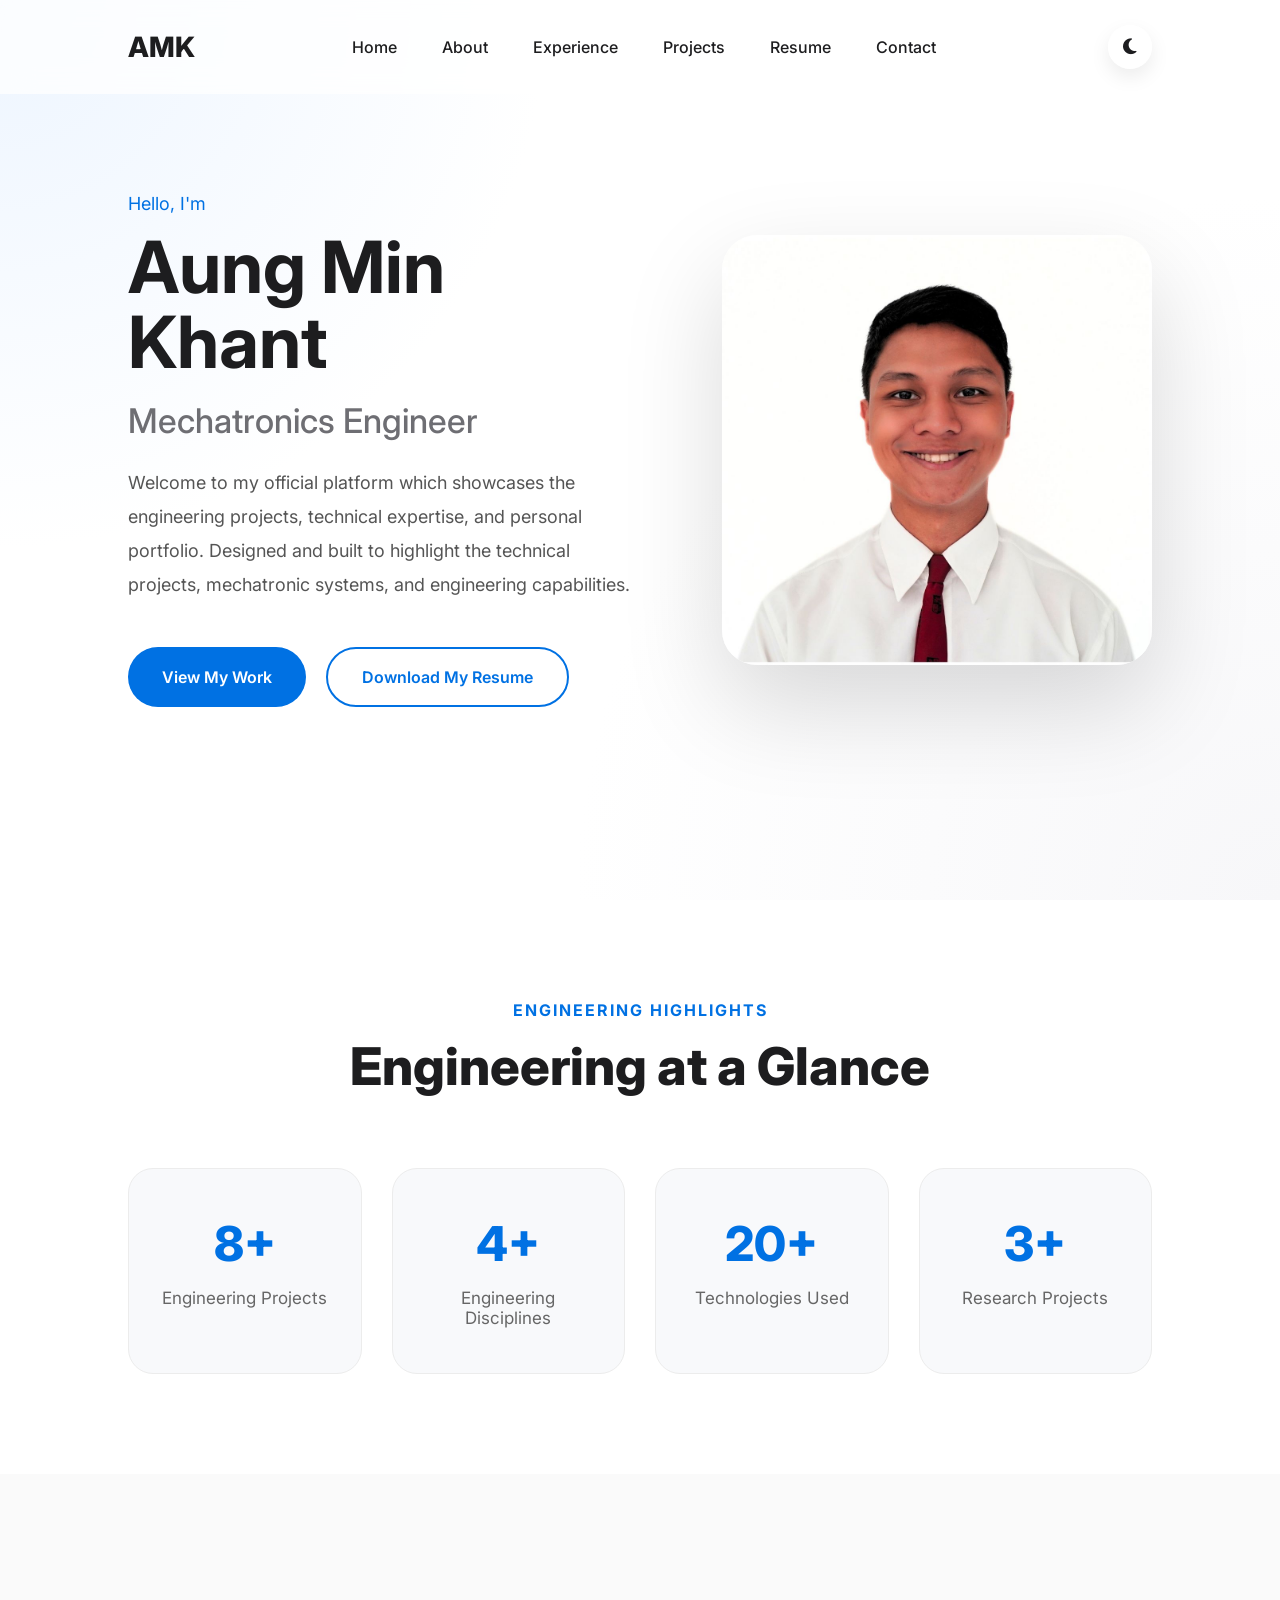
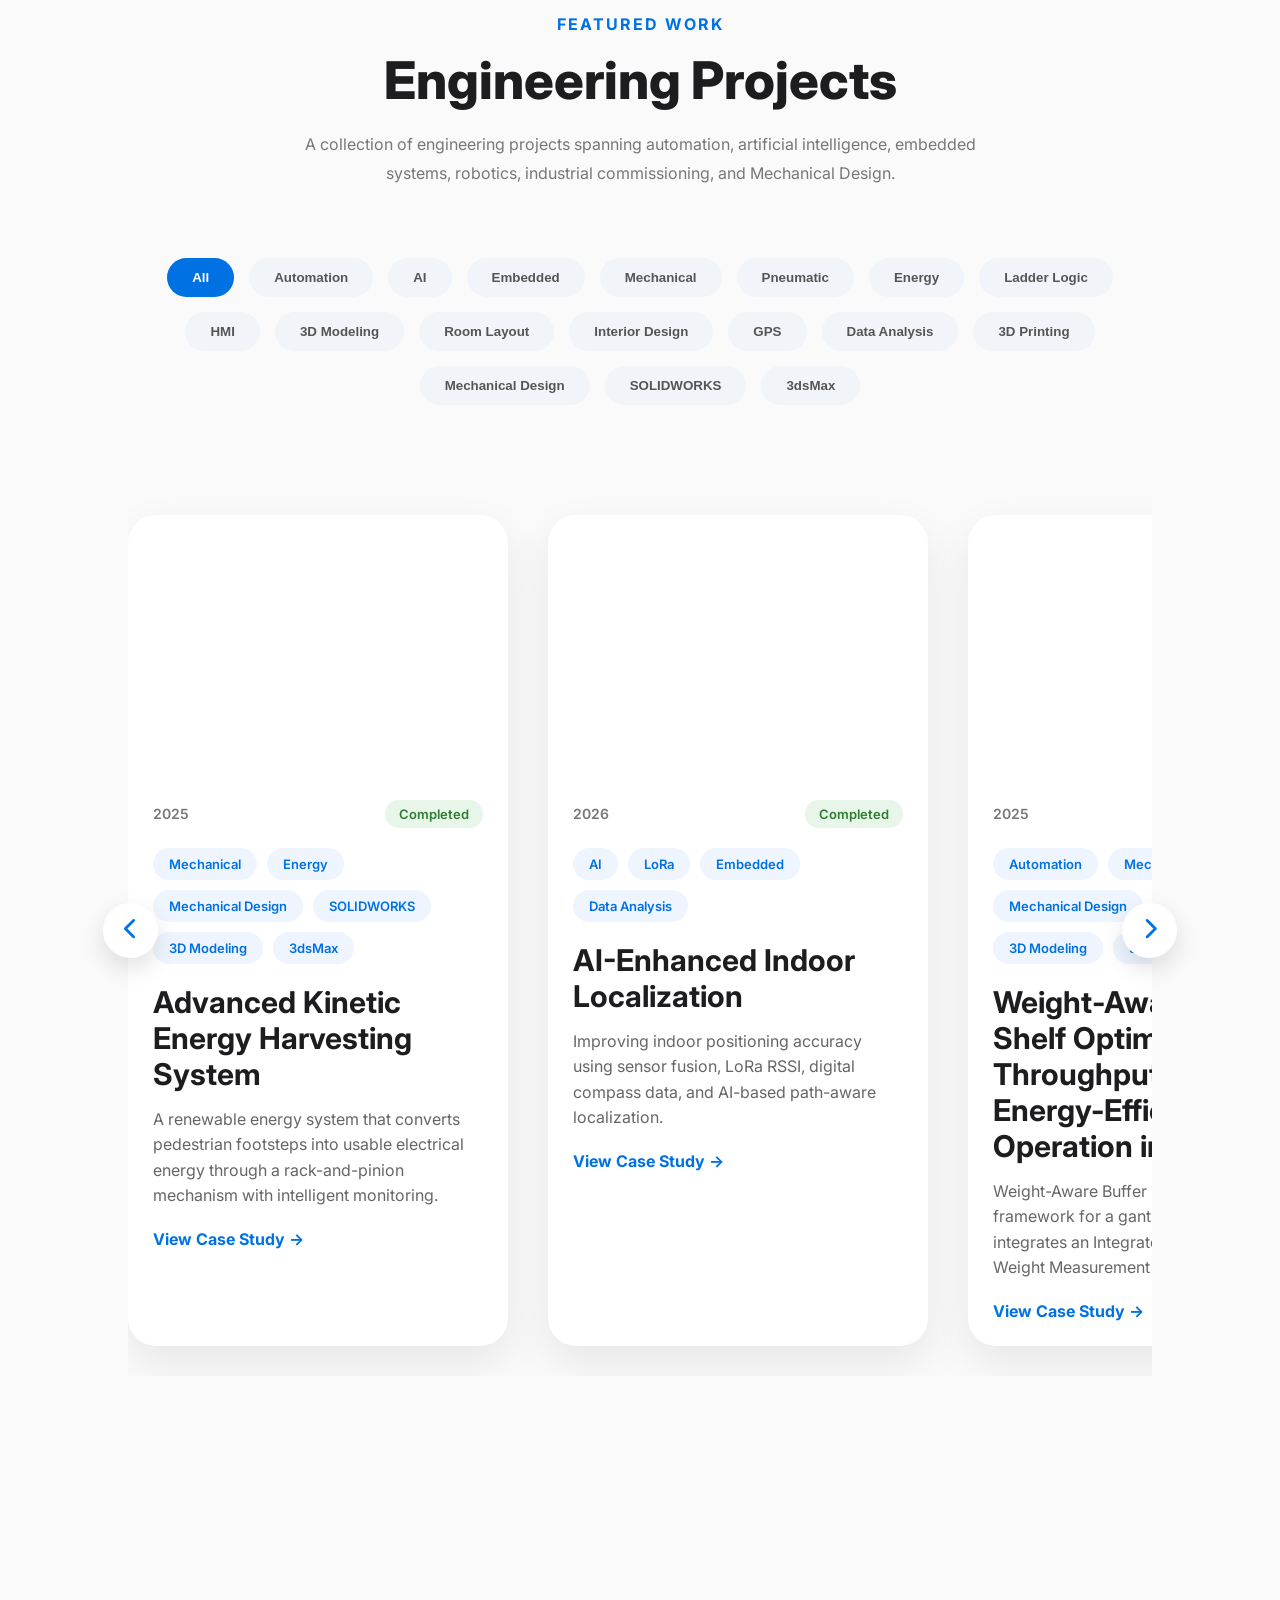
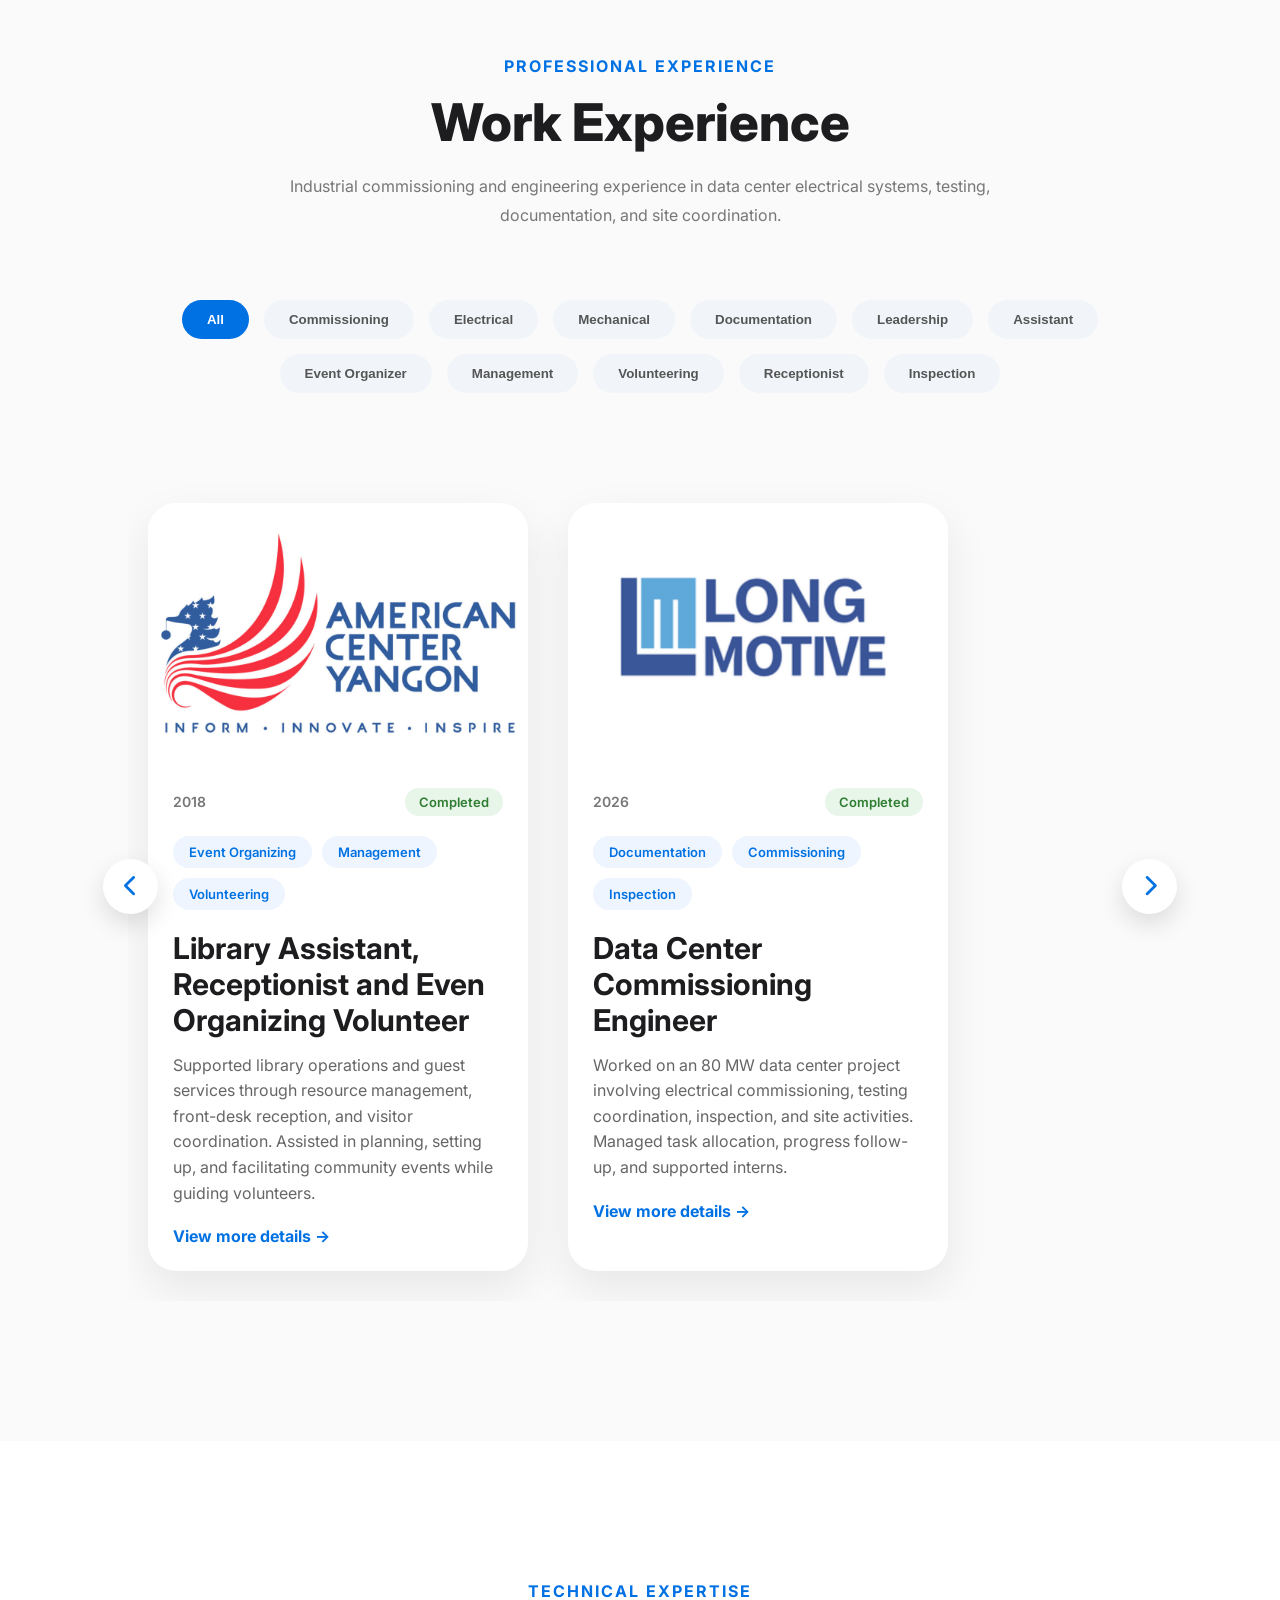
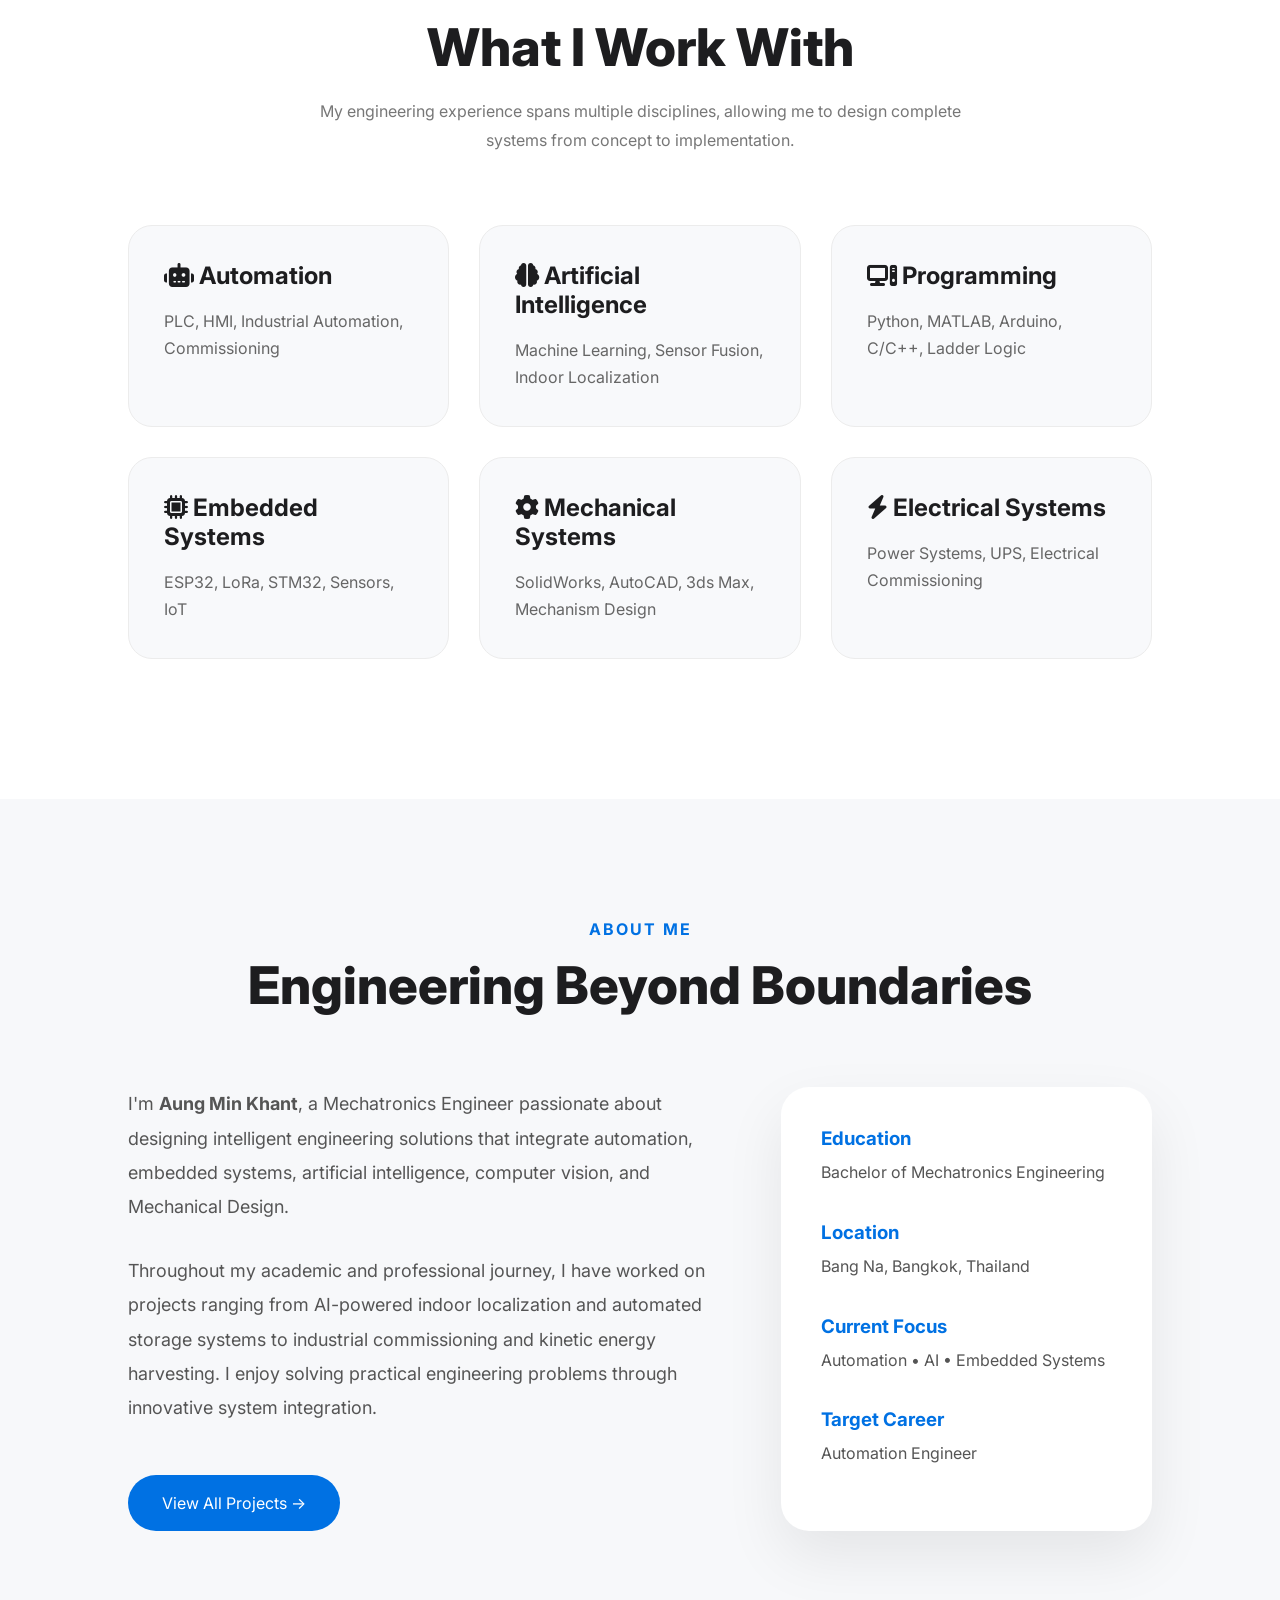
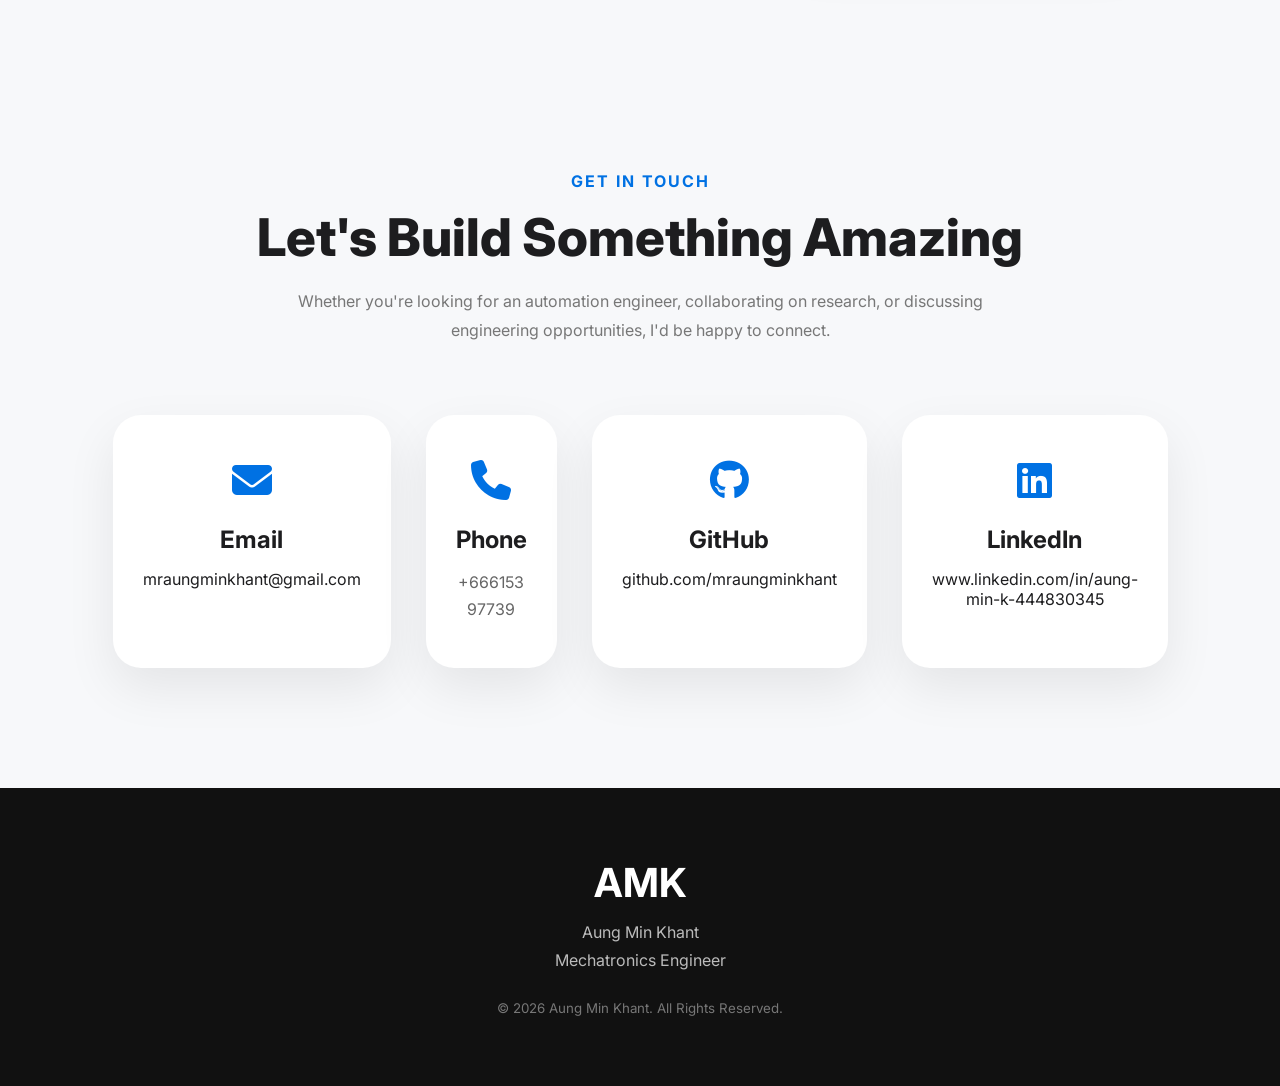
==== commit 1fcbe196: "Add files via upload" ====
--- a/index.html
+++ b/index.html
@@ -218,139 +218,60 @@
 
     <div class="project-filter">
 
-      <button class="filter-btn active" data-target="projects-grid" data-filter="all">
-
-        All
+  <button class="filter-btn active" data-target="projects-grid" data-filter="all">All</button>
+
+  <button class="filter-btn" data-target="projects-grid" data-filter="automation">Automation</button>
+
+  <button class="filter-btn" data-target="projects-grid" data-filter="AI">AI</button>
+
+  <button class="filter-btn" data-target="projects-grid" data-filter="Embedded">Embedded</button>
+
+  <button class="filter-btn" data-target="projects-grid" data-filter="mechanical">Mechanical</button>
+
+  <button class="filter-btn" data-target="projects-grid" data-filter="pneumatic">Pneumatic</button>
+
+  <button class="filter-btn" data-target="projects-grid" data-filter="energy">Energy</button>
+
+  <button class="filter-btn" data-target="projects-grid" data-filter="Ladder Logic">Ladder Logic</button>
+
+  <button class="filter-btn" data-target="projects-grid" data-filter="HMI">HMI</button>
+
+  <button class="filter-btn" data-target="projects-grid" data-filter="3D Modeling">3D Modeling</button>
+
+  <button class="filter-btn" data-target="projects-grid" data-filter="Room Layout">Room Layout</button>
+
+  <button class="filter-btn" data-target="projects-grid" data-filter="Interior Design">Interior Design</button>
+
+  <button class="filter-btn" data-target="projects-grid" data-filter="GPS">GPS</button>
+
+  <button class="filter-btn" data-target="projects-grid" data-filter="Data Analysis">Data Analysis</button>
+
+  <button class="filter-btn" data-target="projects-grid" data-filter="3D printing">3D Printing</button>
+
+  <button class="filter-btn" data-target="projects-grid" data-filter="Mechanical Design">Mechanical Design</button>
+
+  <button class="filter-btn" data-target="projects-grid" data-filter="SOLIDWORKS">SOLIDWORKS</button>
+
+  <button class="filter-btn" data-target="projects-grid" data-filter="3dsMax">3dsMax</button>
+
+</div>
+
+
+    <div class="project-slider-container">
+
+
+      <button class="project-btn prev-btn" data-target="projects-grid">
+
+        <i class="fa-solid fa-chevron-left"></i>
 
       </button>
 
 
-      <button class="filter-btn" data-filter="automation">
-
-        Automation
-
-      </button>
-
-
-      <button class="filter-btn" data-filter="AI">
-
-        AI
-
-      </button>
-
-
-      <button class="filter-btn" data-filter="Embedded">
-
-        Embedded
-
-      </button>
-
-
-      <button class="filter-btn" data-filter="mechanical">
-
-        Mechanical
-
-      </button>
-
-      <button class="filter-btn" data-filter="pneumatic">
-
-        pneumatic
-
-      </button>
-
-
-      <button class="filter-btn" data-filter="energy">
-
-        Energy
-
-      </button>
-
-      <button class="filter-btn" data-filter="Ladder Logic">
-
-        Ladder Logic
-
-      </button>
-
-      <button class="filter-btn" data-filter="HMI">
-
-        HMI
-
-      </button>
-
-      <button class="filter-btn" data-filter="3D Modeling">
-
-        3D Modeling
-
-      </button>
-
-      <button class="filter-btn" data-filter="Room Layout">
-
-        Room Layout
-
-      </button>
-
-      <button class="filter-btn" data-filter="Interior Design">
-
-        Interior Design
-
-      </button>
-
-      <button class="filter-btn" data-filter="GPS">
-
-        GPS
-
-      </button>
-
-      <button class="filter-btn" data-filter="Data Analysis">
-
-        Data Analysis
-
-      </button>
-
-      <button class="filter-btn" data-filter="3D printing">
-
-        3D printing
-
-      </button>
-
-      <button class="filter-btn" data-filter="Mechanical Design">
-
-        Mechanical Design
-
-      </button>
-
-      <button class="filter-btn" data-filter="SOLIDWORKS">
-
-        SOLIDWORKS
-
-      </button>
-
-      <button class="filter-btn" data-filter="3dsMax">
-
-        3dsMax
-
-      </button>
-
-
-
-    </div>
-
-
-    <div class="project-slider-container">
-
-
-      <button class="project-btn prev-btn" data-target="projects-grid">
-
-        <i class="fa-solid fa-chevron-left"></i>
-
-      </button>
-
-
       <div class="project-grid" id="projects-grid">
 
         <!----------------------------Kinetic Energy Harvesting System---------------------------------------------------->
 
-        <article class="project-card" data-category="mechanical energy Mechanical Design SOLIDWORKS 3dsMax 3D Modeling">
+        <article class="project-card" data-category="Embedded mechanical energy Mechanical Design SOLIDWORKS 3dsMax 3D Modeling">
 
           <div class="project-image">
             <video autoplay muted loop playsinline preload="metadata">
@@ -489,10 +410,85 @@
 
         </article>
 
+        <!------------Weight-Aware Buffer Shelf Optimization for Throughput and Energy-Efficient Operation in an ASRS ----------------->
+
+        <article class="project-card"
+          data-category="automation Embedded mechanical pneumatic Mechanical Design SOLIDWORKS 3dsMax 3D Modeling">
+
+          <div class="project-image">
+            <video autoplay muted loop playsinline preload="metadata">
+              <source
+                src="Weight-Aware Buffer Shelf Optimization for Throughput and Energy-Efficient Operation in an ASRS/cover.mp4"
+                type="video/mp4">
+            </video>
+          </div>
+
+          <div class="project-content">
+
+            <div class="project-meta">
+
+              <span class="project-year">
+
+                2025
+
+              </span>
+
+
+              <span class="project-status">
+
+                Ongoing
+
+              </span>
+
+            </div>
+
+
+            <div class="tag-group">
+
+              <span>Automation</span>
+
+              <span>Mechanical</span>
+
+              <span>Mechanical Design</span>
+
+              <span>SOLIDWORKS</span>
+
+              <span>3D Modeling</span>
+
+              <span>3dsMax</span>
+
+            </div>
+
+
+            <h3>
+
+              Weight-Aware Buffer Shelf Optimization for Throughput and Energy-Efficient Operation in an ASRS
+
+            </h3>
+
+            <p>
+
+              Weight-Aware Buffer Shelf Optimization framework for a gantry-based ASRS that integrates an Integrated
+              Buffer Shelf and
+              a Weight Measurement Unit.
+
+            </p>
+
+            <a
+              href="projects/Weight-Aware Buffer Shelf Optimization for Throughput and Energy-Efficient Operation in an ASRS.html">
+
+              View Case Study →
+
+            </a>
+
+          </div>
+
+        </article>
+
         <!------------Automated Storage and Retrieval System ----------------->
 
         <article class="project-card"
-          data-category="automation  mechanical pneumatic Mechanical Design SOLIDWORKS 3dsMax 3D Modeling">
+          data-category="automation  mechanical Embedded Mechanical Design 3dsMax 3D Modeling">
 
           <div class="project-image">
             <video autoplay muted loop playsinline preload="metadata">
@@ -528,8 +524,6 @@
 
               <span>Mechanical Design</span>
 
-              <span>SOLIDWORKS</span>
-
               <span>3D Modeling</span>
 
               <span>3dsMax</span>
@@ -567,7 +561,7 @@
         <!----------------------------------------- Pneumatic Shirt Folding System --------------------------------------->
 
         <article class="project-card"
-          data-category="automation  mechanical pneumatic Mechanical Design SOLIDWORKS 3dsMax 3D Modeling">
+          data-category="automation Embedded  mechanical pneumatic Mechanical Design SOLIDWORKS 3dsMax 3D Modeling">
 
           <div class="project-image">
             <video autoplay muted loop playsinline preload="metadata">
@@ -767,7 +761,7 @@
         </article>
         <!----------------------------------------- GPS Linear Interpolation --------------------------------------->
 
-        <article class="project-card" data-category="GPS Data Analysis">
+        <article class="project-card" data-category="GPS Embedded Data Analysis">
 
           <div class="project-image">
             <video autoplay muted loop playsinline preload="metadata">
@@ -918,12 +912,38 @@
       <h2>Work Experience</h2> <span> Industrial commissioning and engineering experience in data center electrical
         systems, testing, documentation, and site coordination. </span>
     </div> <!-- EXPERIENCE FILTER BUTTONS -->
-    <div class="project-filter experience-filter"> <button class="filter-btn active" data-target="experience-grid"
-        data-filter="all"> All </button> <button class="filter-btn" data-target="experience-grid"
-        data-filter="commissioning"> Commissioning </button> <button class="filter-btn" data-target="experience-grid"
-        data-filter="electrical"> Electrical </button> <button class="filter-btn" data-target="experience-grid"
-        data-filter="documentation"> Documentation </button> <button class="filter-btn" data-target="experience-grid"
-        data-filter="leadership"> Leadership </button> </div>
+    <div class="project-filter experience-filter">
+      
+      <button class="filter-btn active" data-target="experience-grid" data-filter="all"> All </button> 
+      
+      <button class="filter-btn" data-target="experience-grid" data-filter="commissioning"> Commissioning </button> 
+        
+        <button class="filter-btn" data-target="experience-grid" data-filter="electrical"> Electrical </button> 
+
+        <button class="filter-btn" data-target="experience-grid" data-filter="Mechanical"> Mechanical </button> 
+        
+        <button class="filter-btn" data-target="experience-grid" data-filter="documentation"> Documentation </button> 
+        
+        <button class="filter-btn" data-target="experience-grid" data-filter="leadership"> Leadership </button>
+
+        <button class="filter-btn" data-target="experience-grid" data-filter="Assistant"> Assistant </Assistant>
+
+        <button class="filter-btn" data-target="experience-grid" data-filter="Event Organizing"> Event Organizer </button>
+
+        <button class="filter-btn" data-target="experience-grid" data-filter="Management"> Management </button>
+
+        <button class="filter-btn" data-target="experience-grid" data-filter="Volunteering"> Volunteering </button>
+
+        <button class="filter-btn" data-target="experience-grid" data-filter="Receptionist"> Receptionist </button>
+
+        <button class="filter-btn" data-target="experience-grid" data-filter="Inspection"> Inspection </button>
+
+      </div>
+        
+
+
+
+
 
     <!-- Left Button -->
     <div class="project-slider-container"> <button class="project-btn prev-btn" data-target="experience-grid"> <i
@@ -931,7 +951,7 @@
       <div class="project-grid" id="experience-grid">
 
         <!-- Library Assistant, Receptionist and Even Organizing Volunteer -->
-        <article class="project-card" data-category="commissioning electrical leadership">
+        <article class="project-card" data-category="Assistnat Event Organizing Management  Receptionist">
           <div class="project-image"> <img src="images/American Center Yangon/American Center Yangon.jpg"
               alt="Data Center Commissioning">
           </div>
@@ -939,7 +959,7 @@
             <div class="project-meta"> <span class="project-year">2018</span> <span
                 class="project-status">Completed</span>
             </div>
-            <div class="tag-group"> <span>Commissioning</span> <span>Electrical</span> <span>Leadership</span> </div>
+            <div class="tag-group"> <span>Event Organizing</span> <span>Management</span> <span>Volunteering</span> </div>
 
             <h3>Library Assistant, Receptionist and Even Organizing Volunteer</h3>
 
@@ -960,14 +980,14 @@
 
 
         <!-- Data Center Commissioning Engineer -->
-        <article class="project-card" data-category="documentation commissioning">
+        <article class="project-card" data-category="documentation Electrical Management Mechanical Inspection commissioning">
           <div class="project-image"> <img src="images/Data Center Commissioning Engineer/Longmotive.png"
               alt="Commissioning Documentation">
           </div>
           <div class="project-content">
             <div class="project-meta"> <span class="project-year">2026</span> <span
                 class="project-status">Completed</span> </div>
-            <div class="tag-group"> <span>Documentation</span> <span>Commissioning</span> </div>
+            <div class="tag-group"> <span>Documentation</span> <span>Commissioning</span> <span>Inspection</span> </div>
 
             <h3>Data Center Commissioning Engineer</h3>
 
@@ -1243,4 +1263,4 @@
   <script src="js/script.js"></script>
 </body>
 
-</html>
+</html>
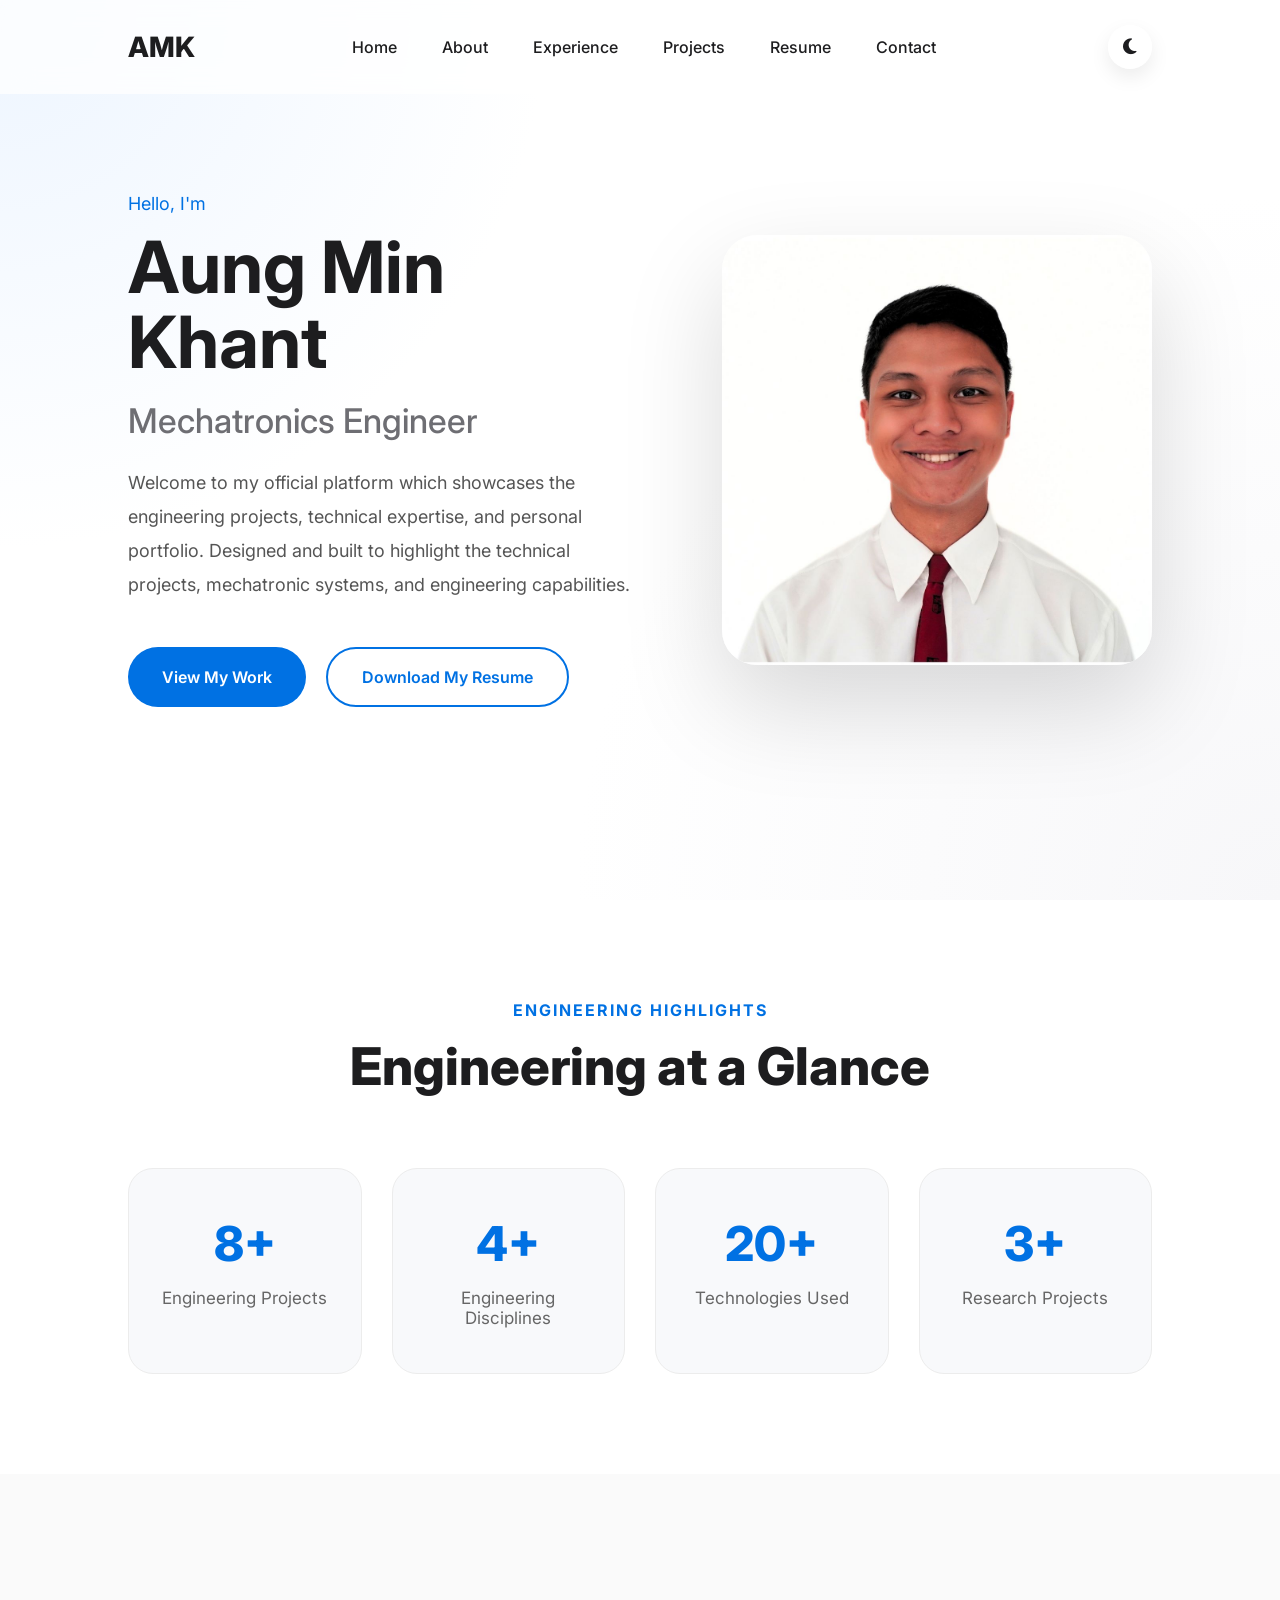
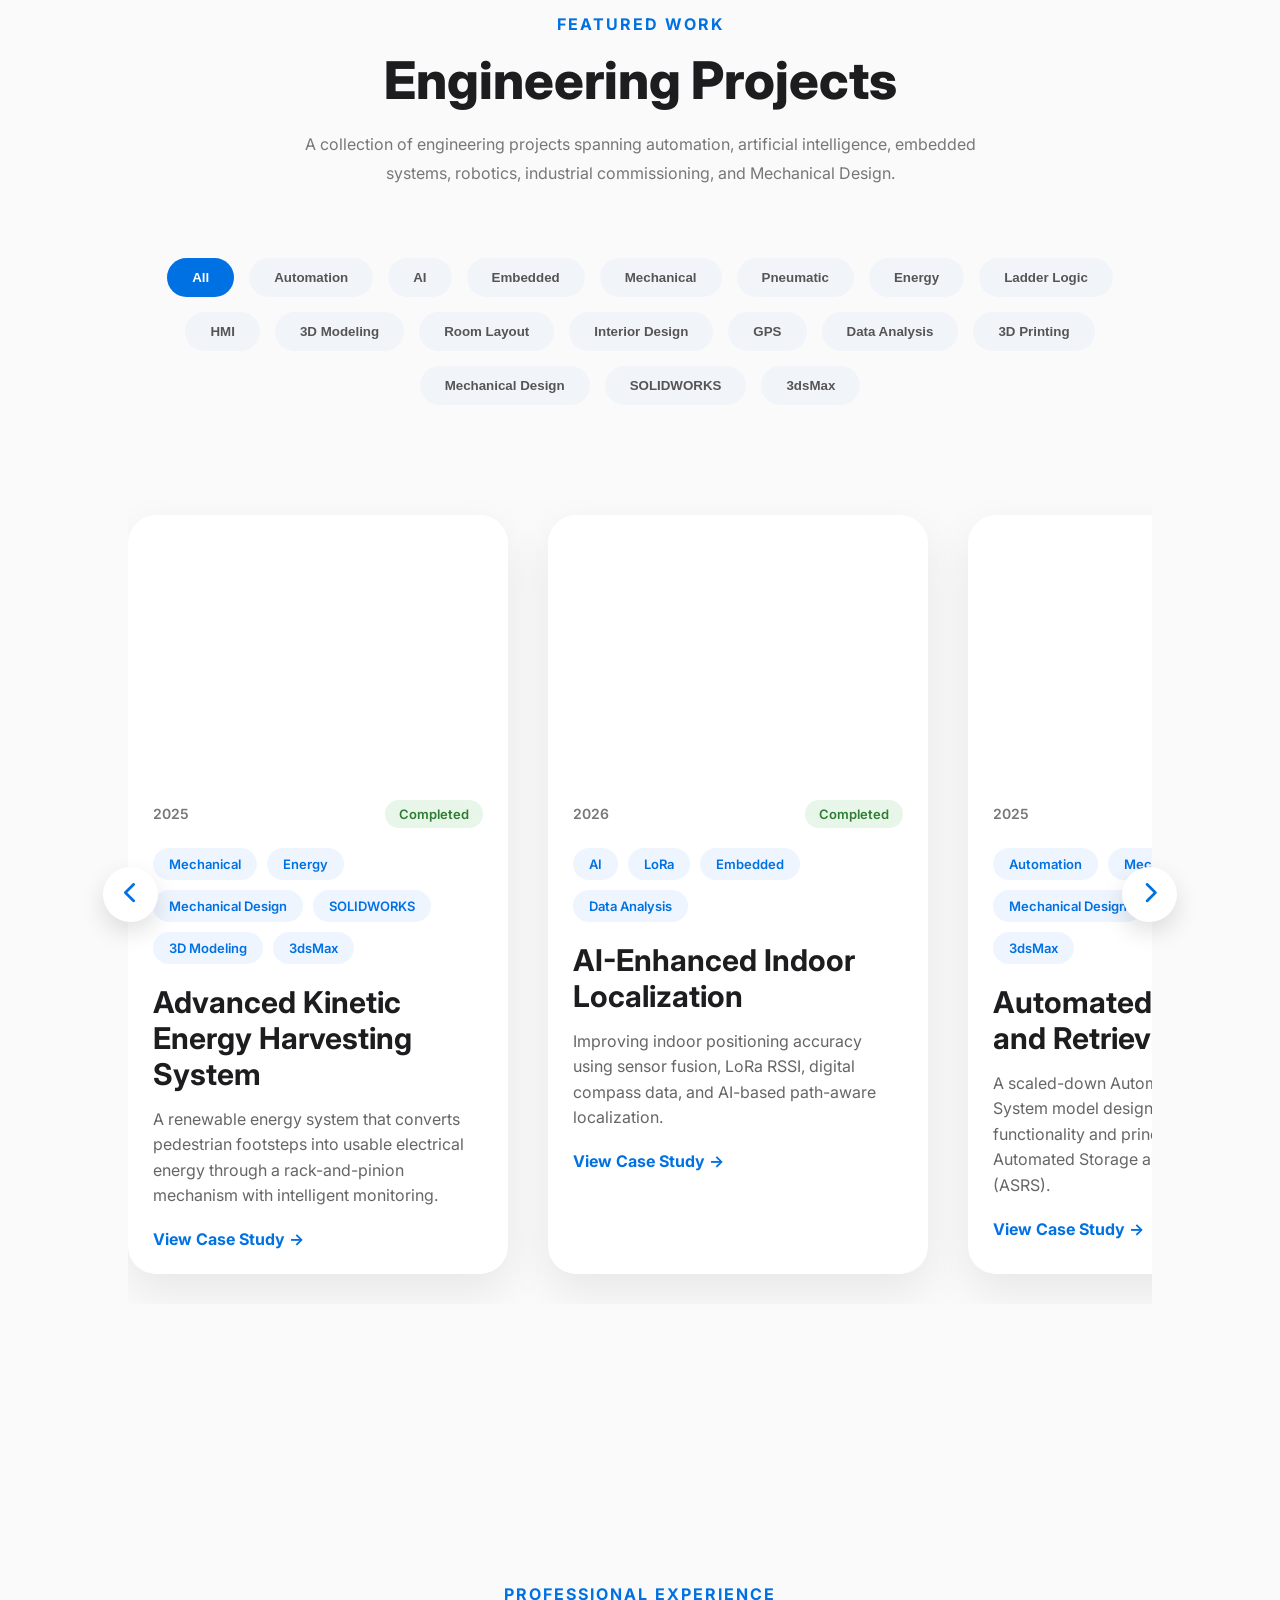
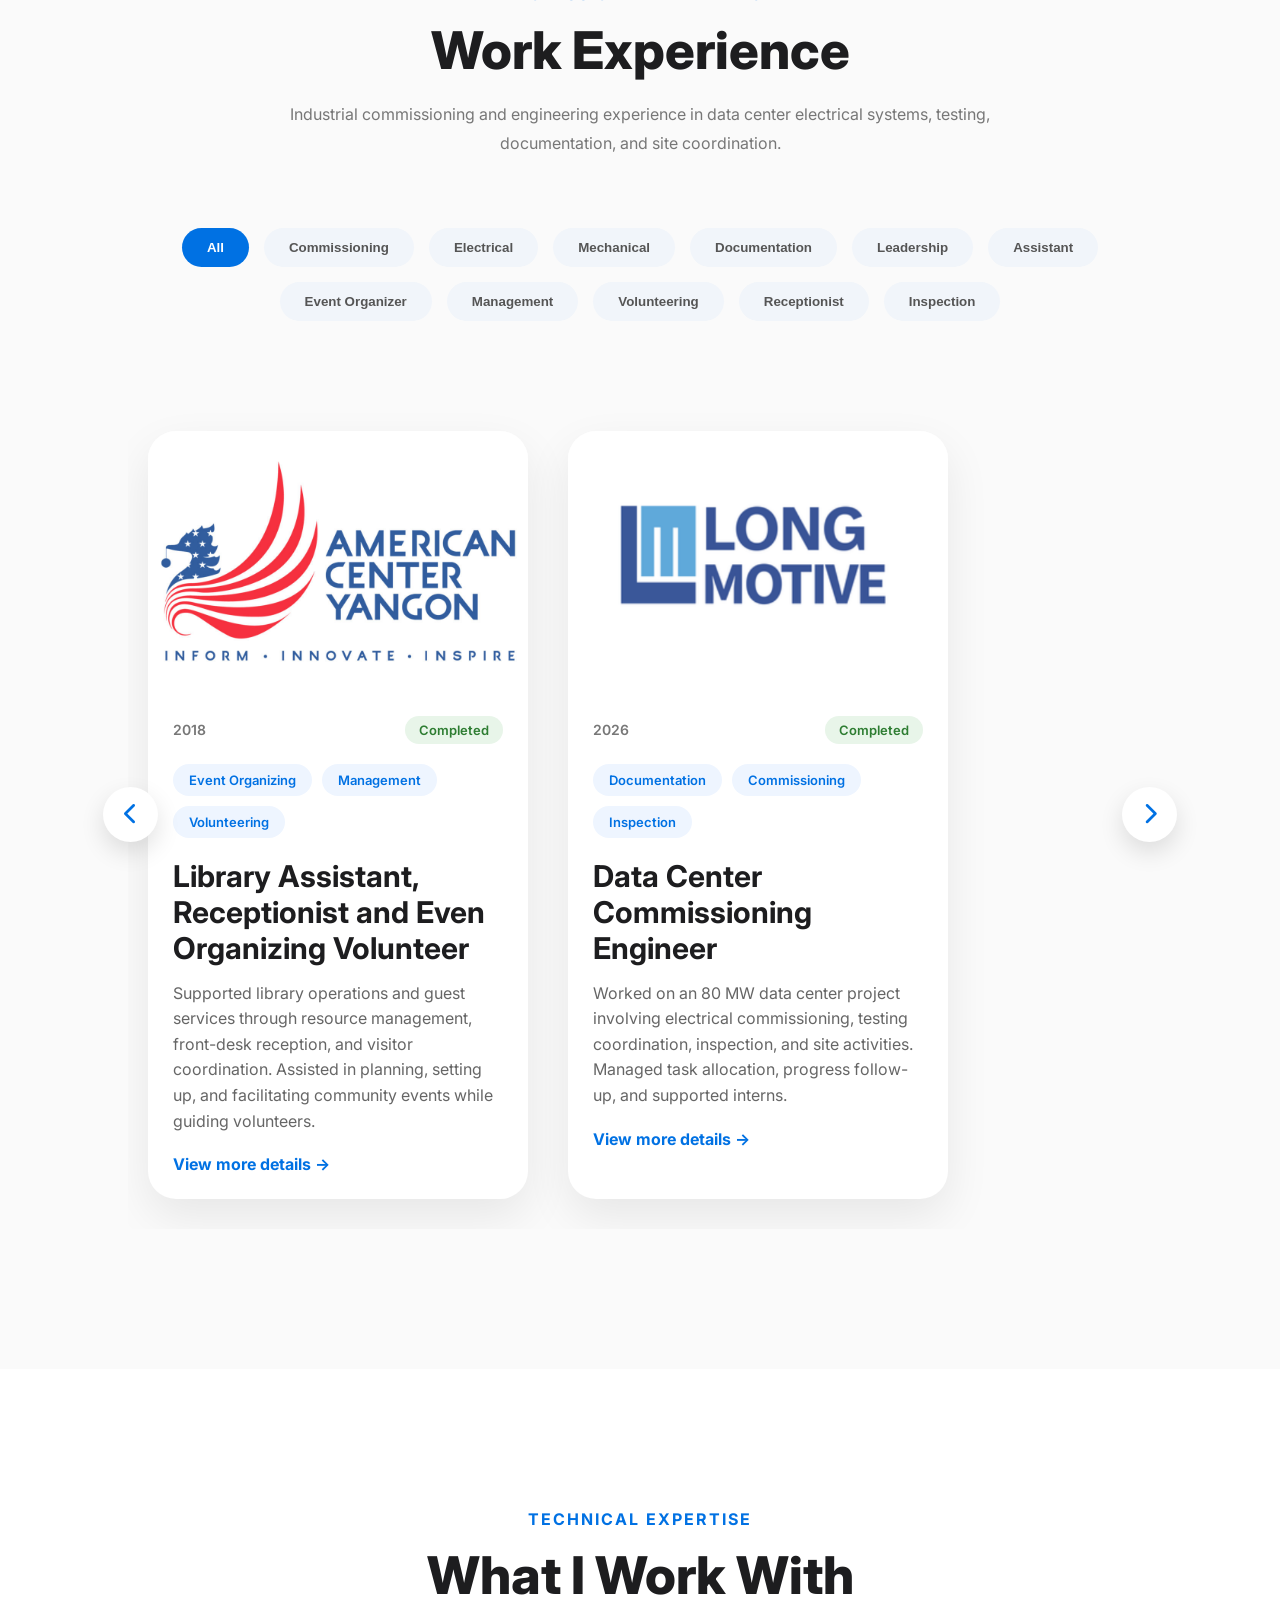
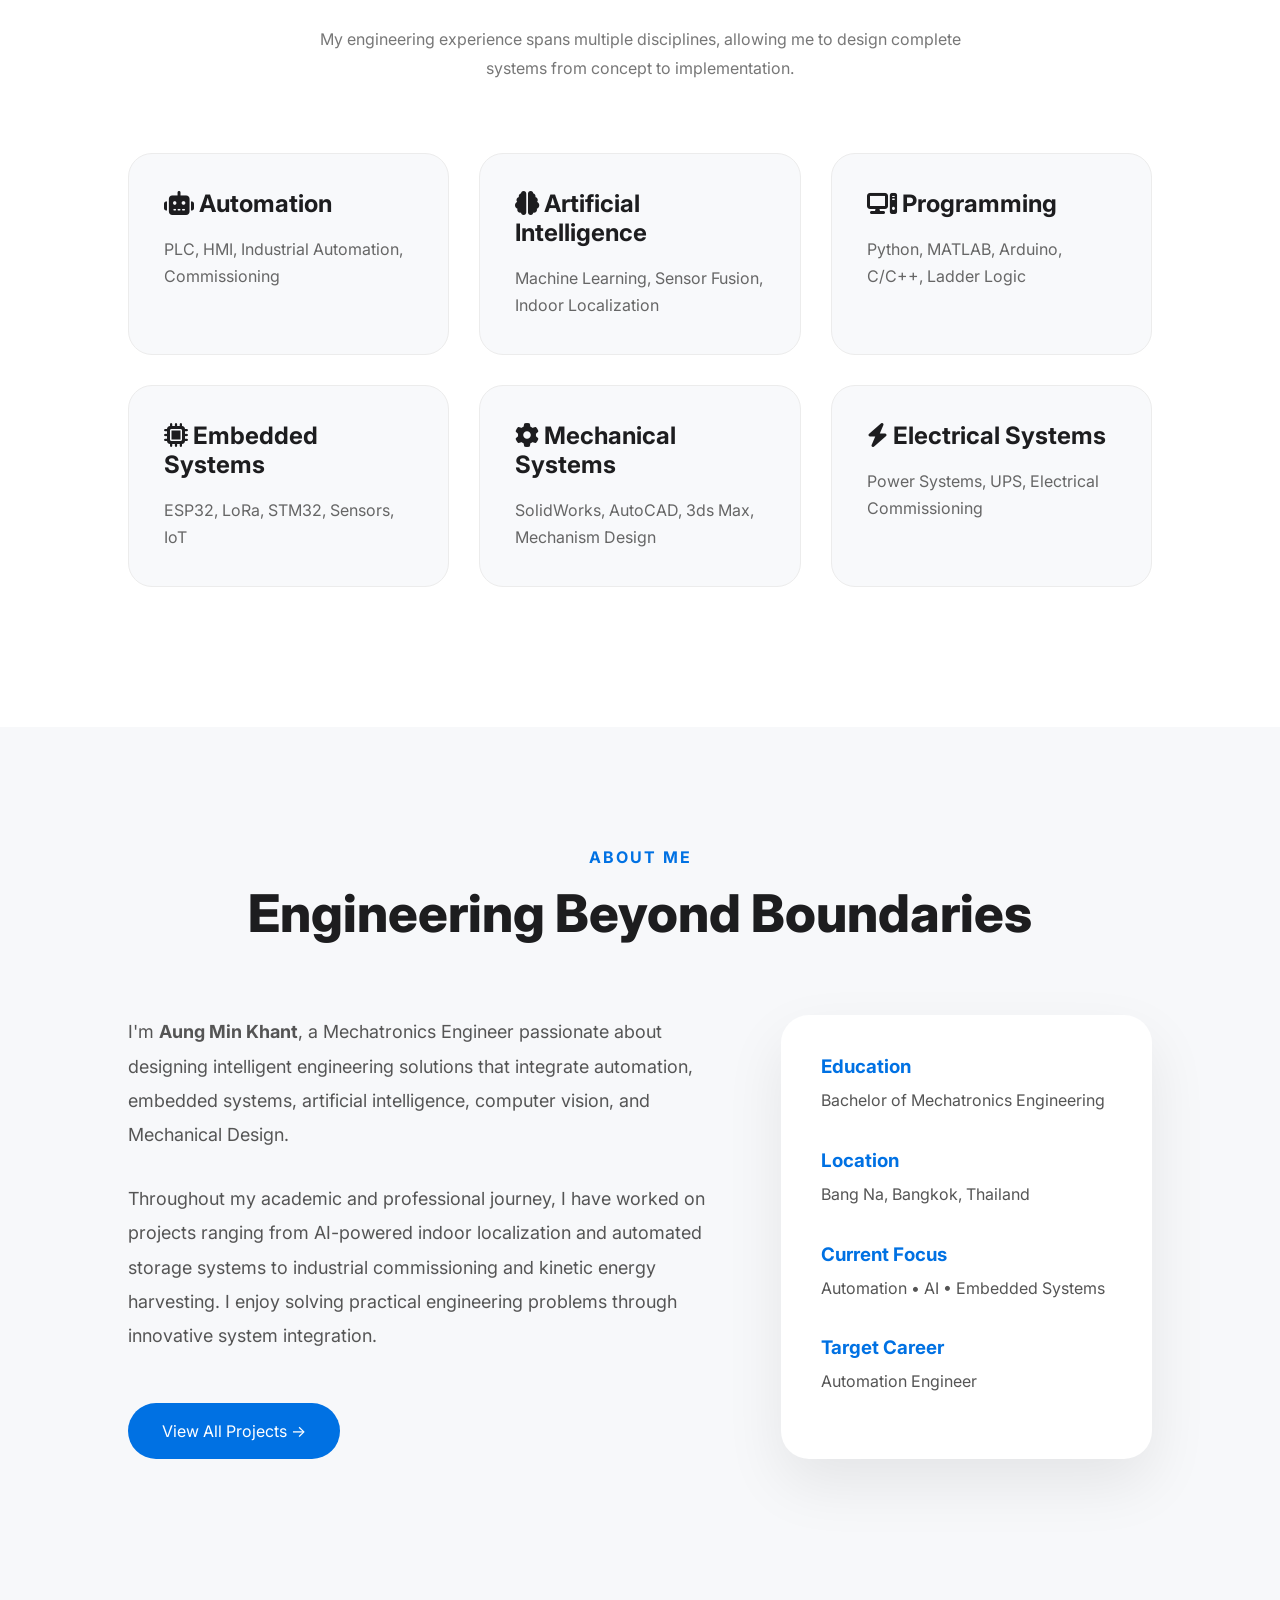
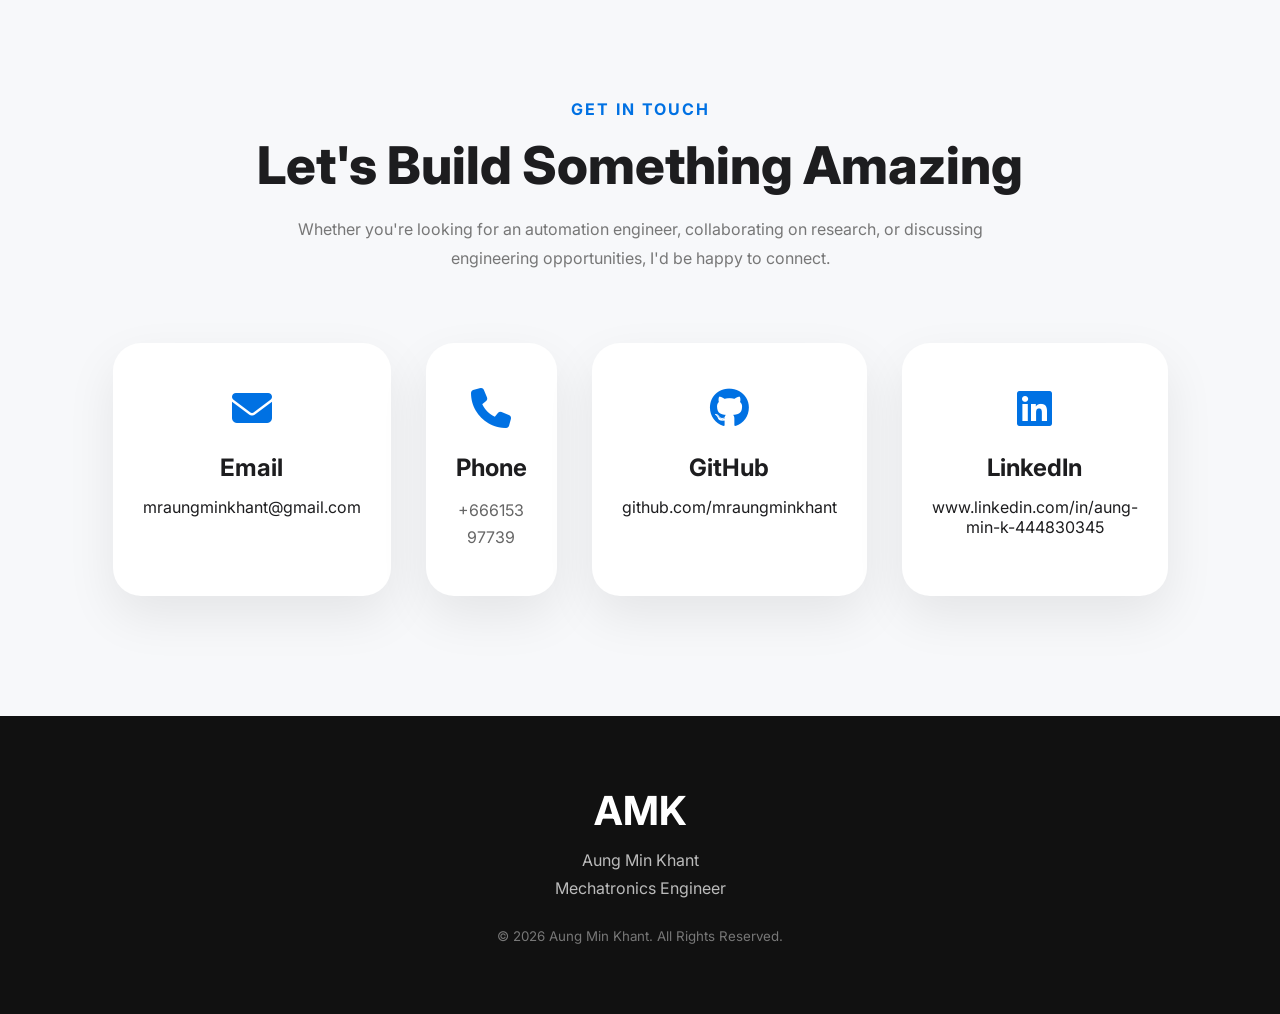
==== commit b029d80c: "Update index.html" ====
--- a/index.html
+++ b/index.html
@@ -401,81 +401,6 @@
             </p>
 
             <a href="projects/AI Enhanced Indoor Localization System.html">
-
-              View Case Study →
-
-            </a>
-
-          </div>
-
-        </article>
-
-        <!------------Weight-Aware Buffer Shelf Optimization for Throughput and Energy-Efficient Operation in an ASRS ----------------->
-
-        <article class="project-card"
-          data-category="automation Embedded mechanical pneumatic Mechanical Design SOLIDWORKS 3dsMax 3D Modeling">
-
-          <div class="project-image">
-            <video autoplay muted loop playsinline preload="metadata">
-              <source
-                src="Weight-Aware Buffer Shelf Optimization for Throughput and Energy-Efficient Operation in an ASRS/cover.mp4"
-                type="video/mp4">
-            </video>
-          </div>
-
-          <div class="project-content">
-
-            <div class="project-meta">
-
-              <span class="project-year">
-
-                2025
-
-              </span>
-
-
-              <span class="project-status">
-
-                Ongoing
-
-              </span>
-
-            </div>
-
-
-            <div class="tag-group">
-
-              <span>Automation</span>
-
-              <span>Mechanical</span>
-
-              <span>Mechanical Design</span>
-
-              <span>SOLIDWORKS</span>
-
-              <span>3D Modeling</span>
-
-              <span>3dsMax</span>
-
-            </div>
-
-
-            <h3>
-
-              Weight-Aware Buffer Shelf Optimization for Throughput and Energy-Efficient Operation in an ASRS
-
-            </h3>
-
-            <p>
-
-              Weight-Aware Buffer Shelf Optimization framework for a gantry-based ASRS that integrates an Integrated
-              Buffer Shelf and
-              a Weight Measurement Unit.
-
-            </p>
-
-            <a
-              href="projects/Weight-Aware Buffer Shelf Optimization for Throughput and Energy-Efficient Operation in an ASRS.html">
 
               View Case Study →
 
@@ -1263,4 +1188,4 @@
   <script src="js/script.js"></script>
 </body>
 
-</html>+</html>
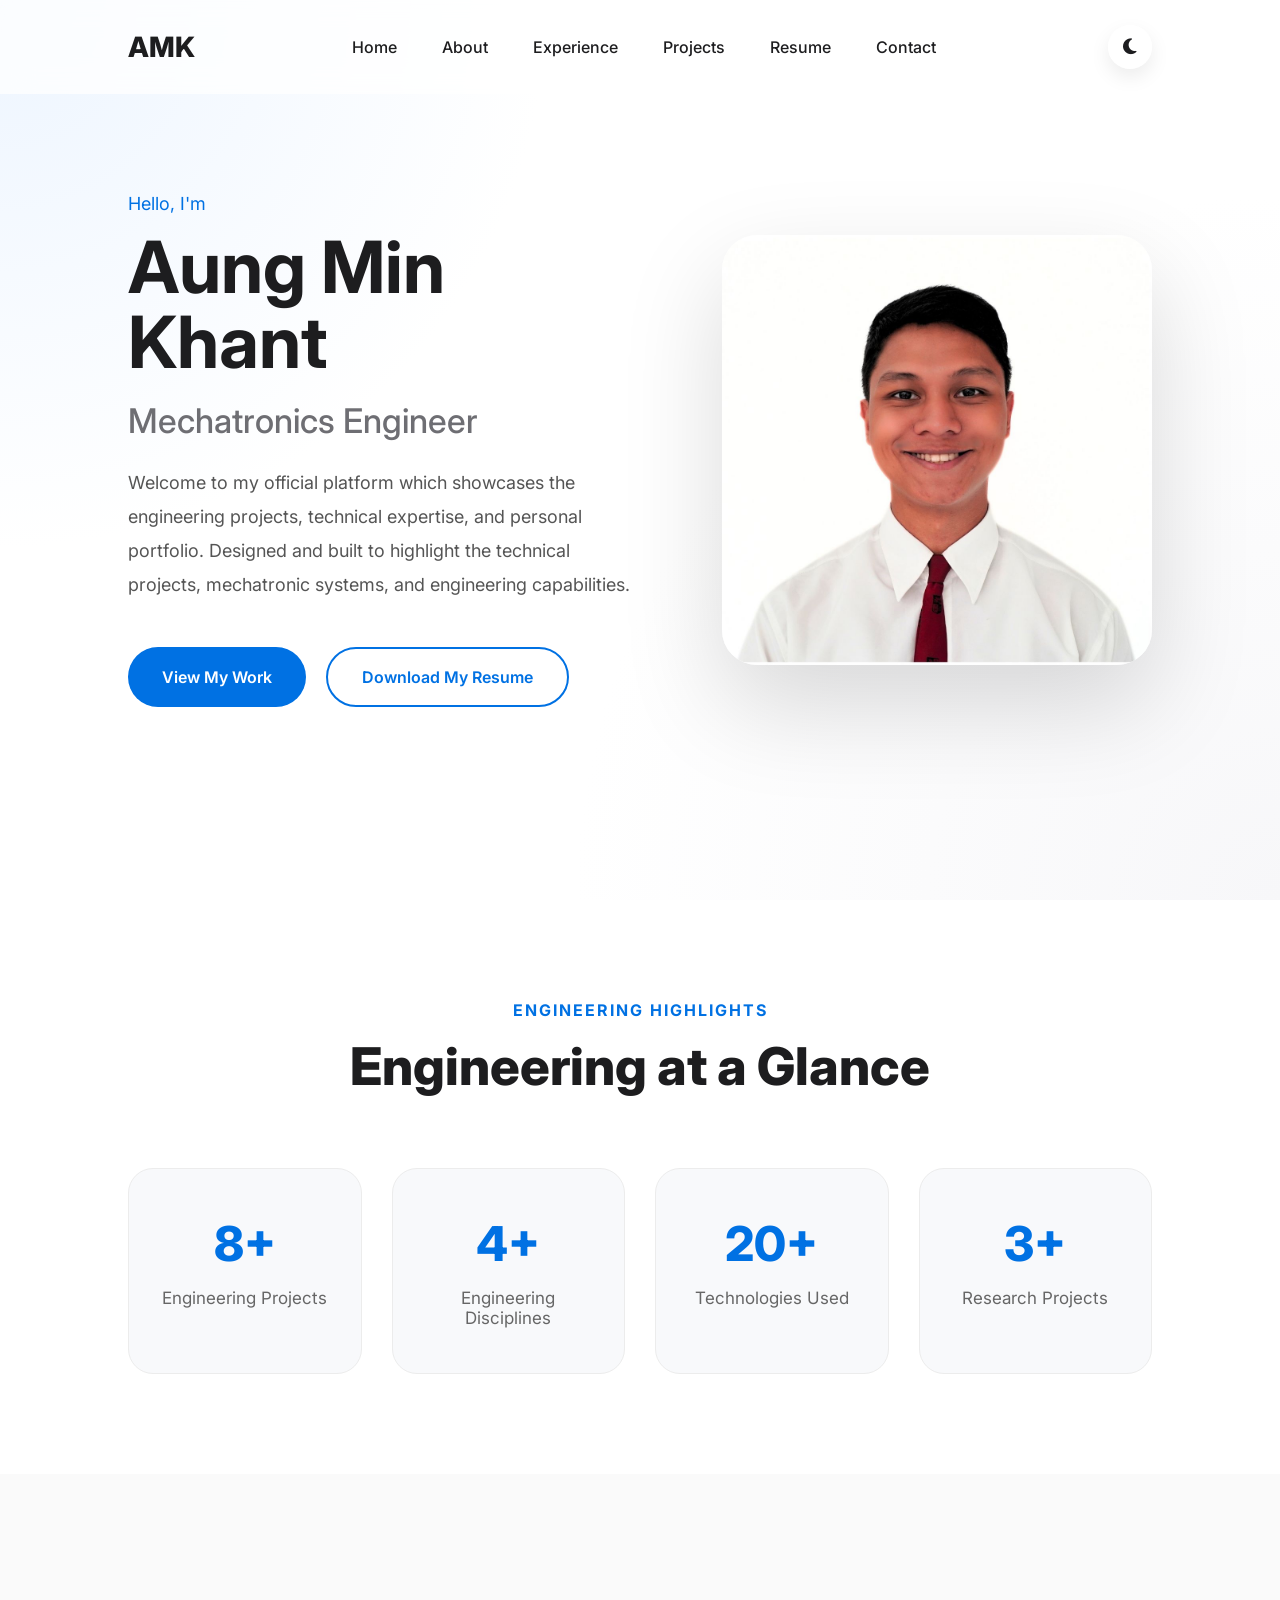
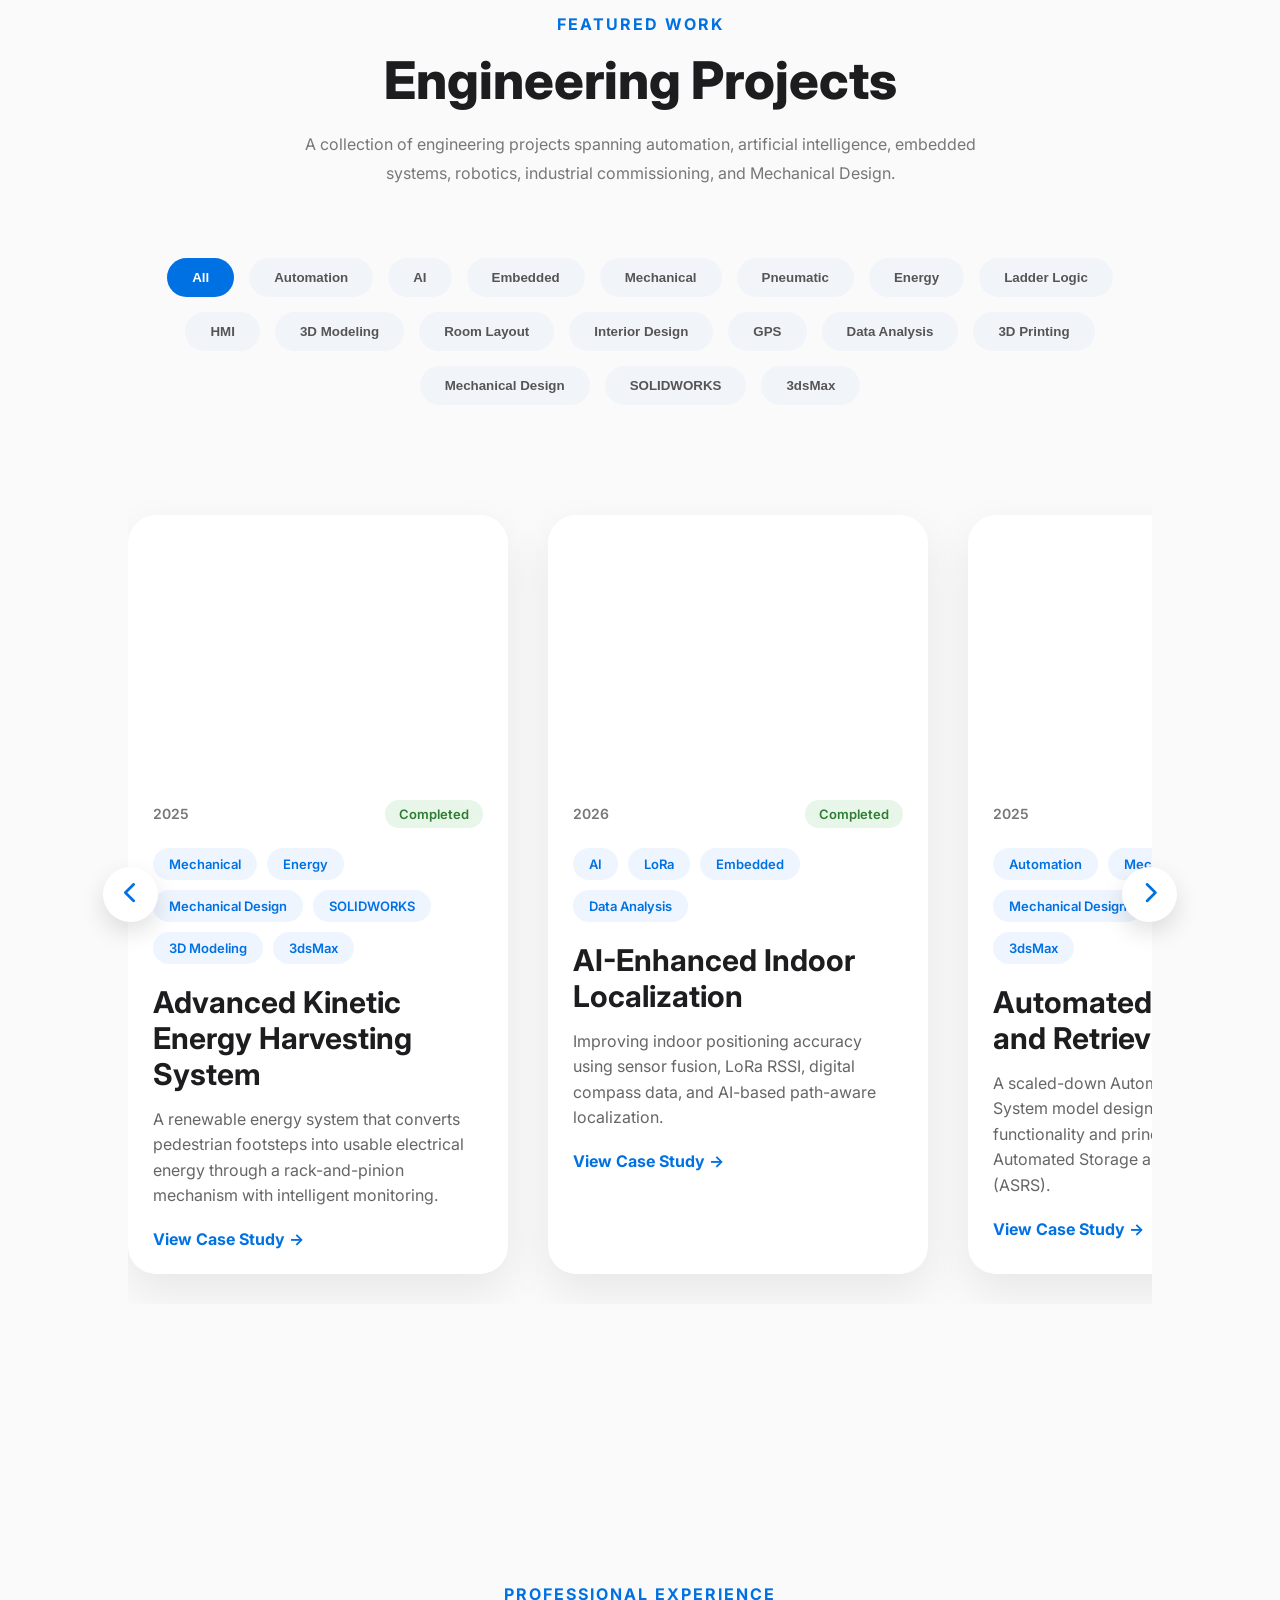
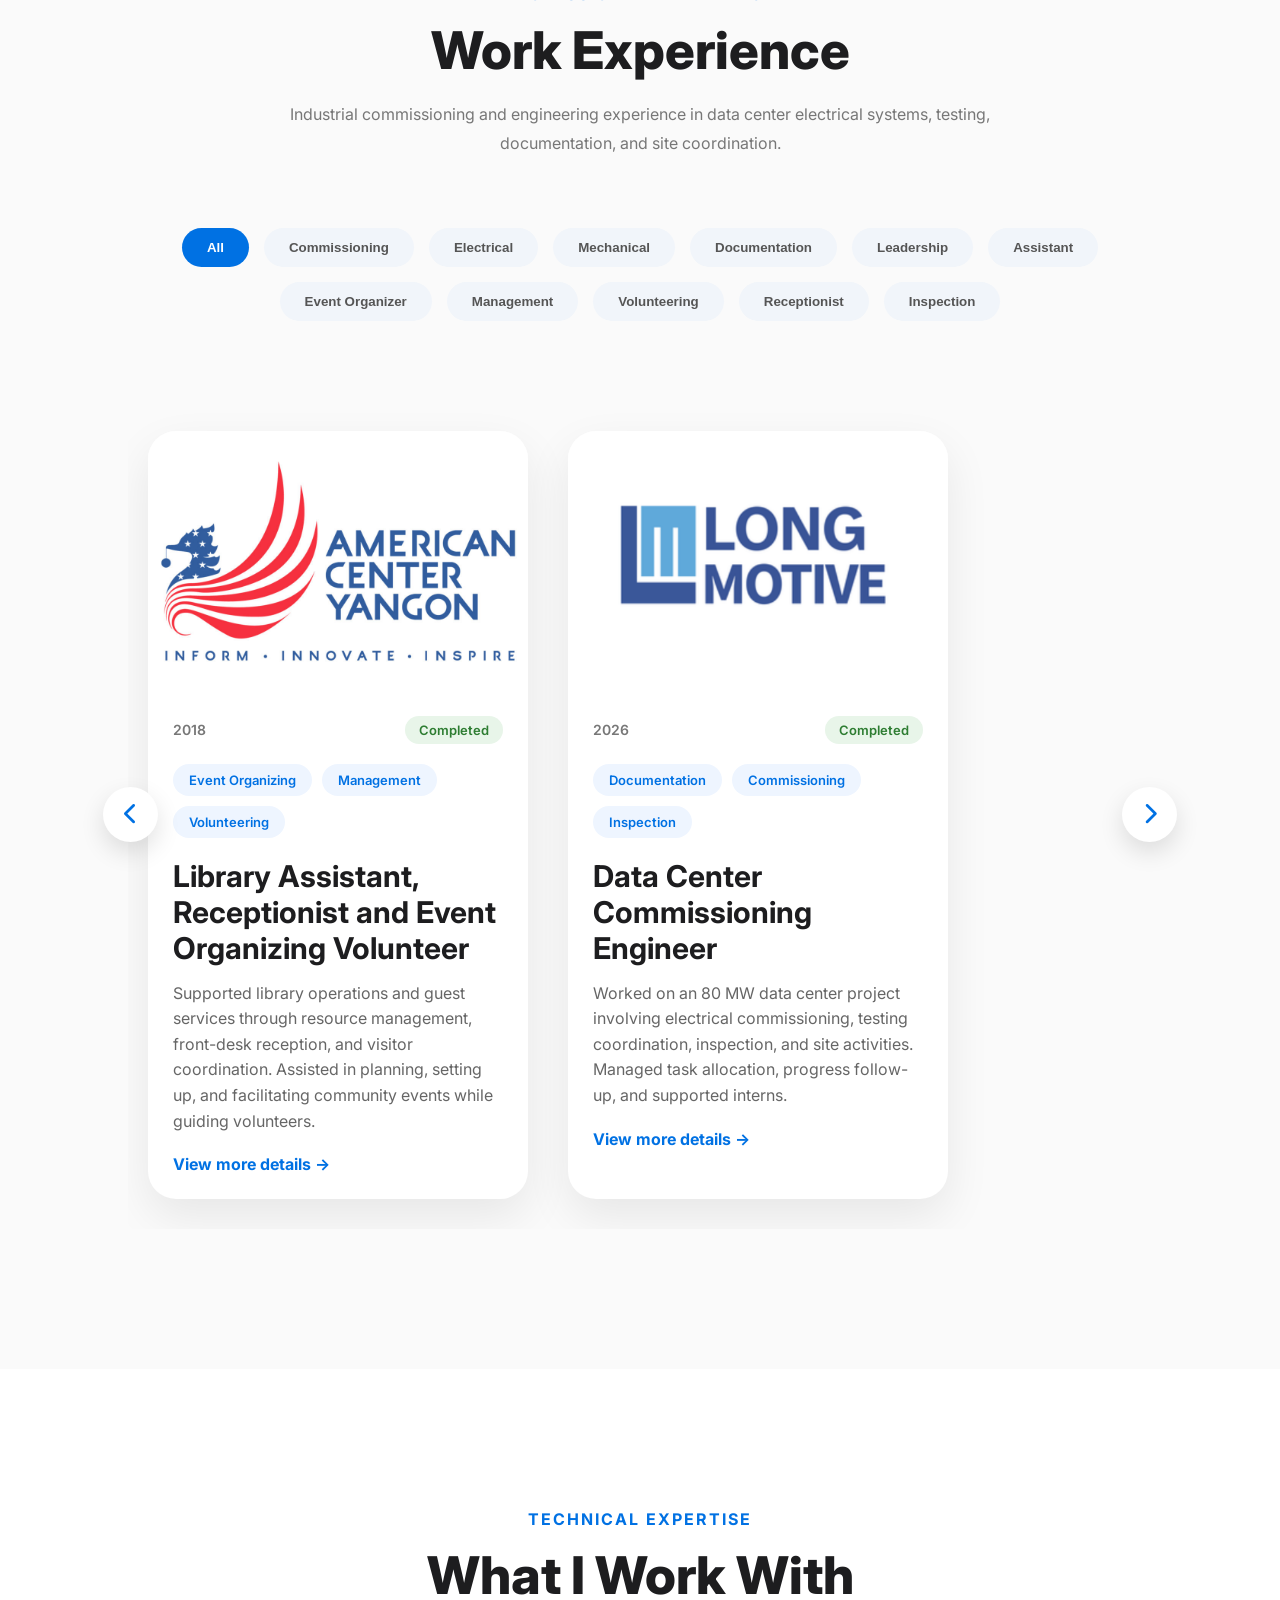
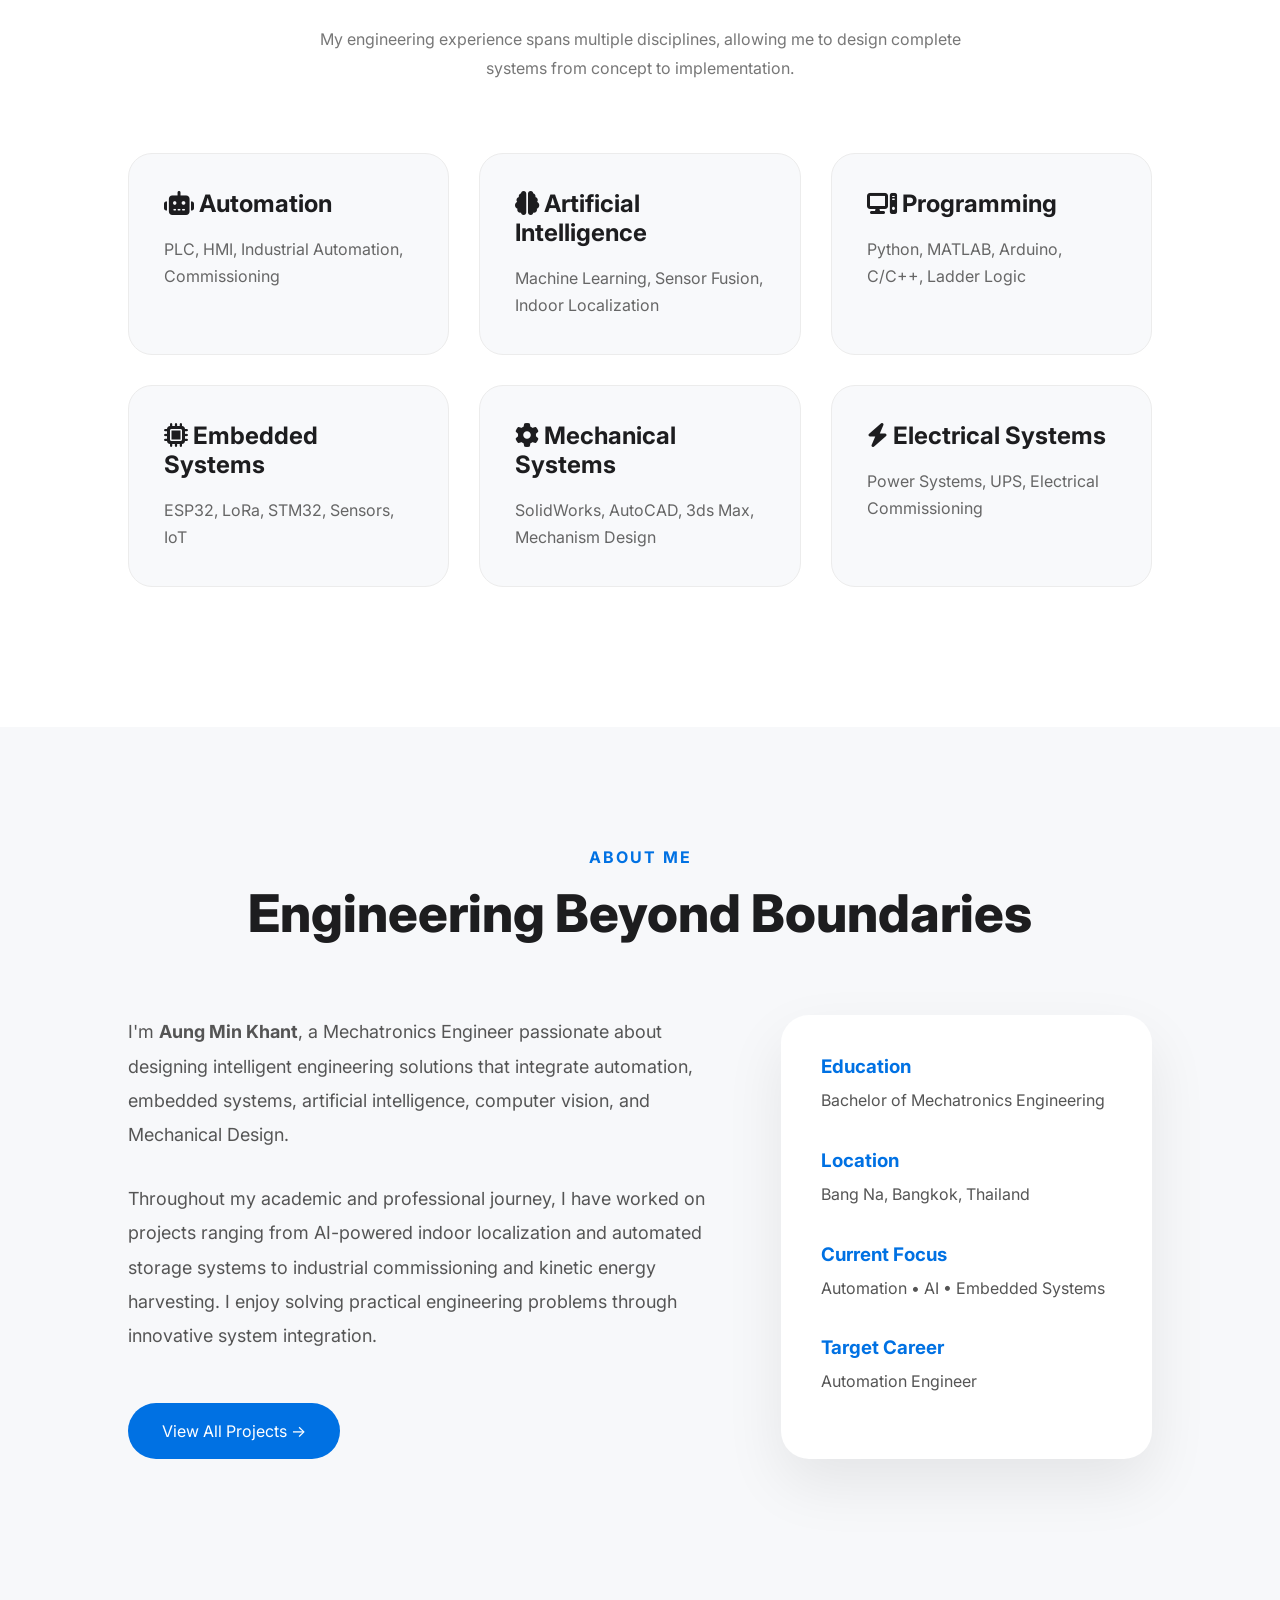
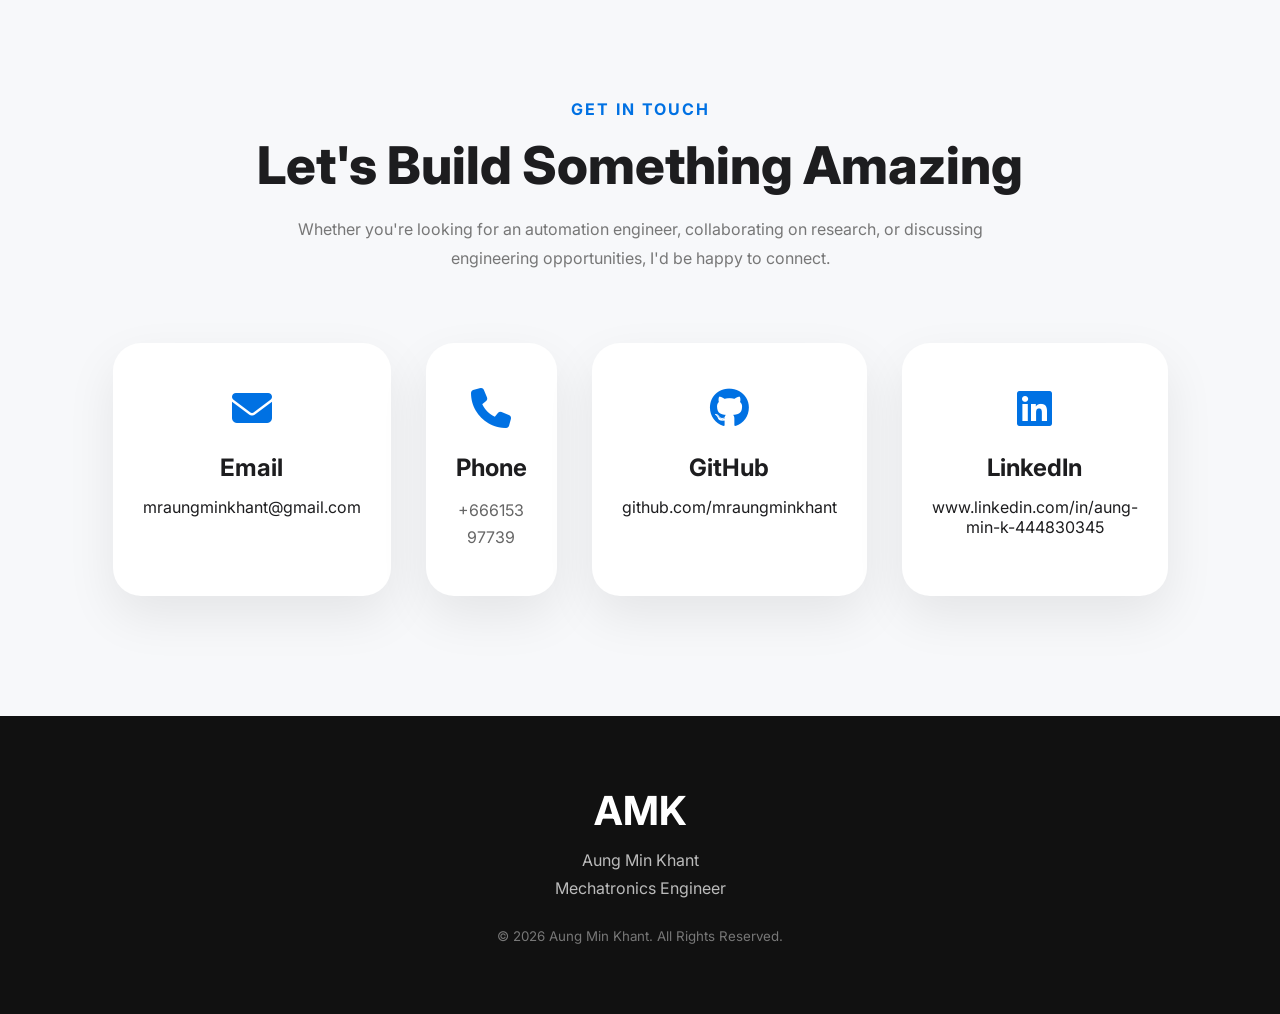
==== commit a3dc86c5: "Update index.html" ====
--- a/index.html
+++ b/index.html
@@ -886,7 +886,7 @@
             </div>
             <div class="tag-group"> <span>Event Organizing</span> <span>Management</span> <span>Volunteering</span> </div>
 
-            <h3>Library Assistant, Receptionist and Even Organizing Volunteer</h3>
+            <h3>Library Assistant, Receptionist and Event Organizing Volunteer</h3>
 
             <p> Supported library operations and guest services through resource management, front-desk reception, and
               visitor
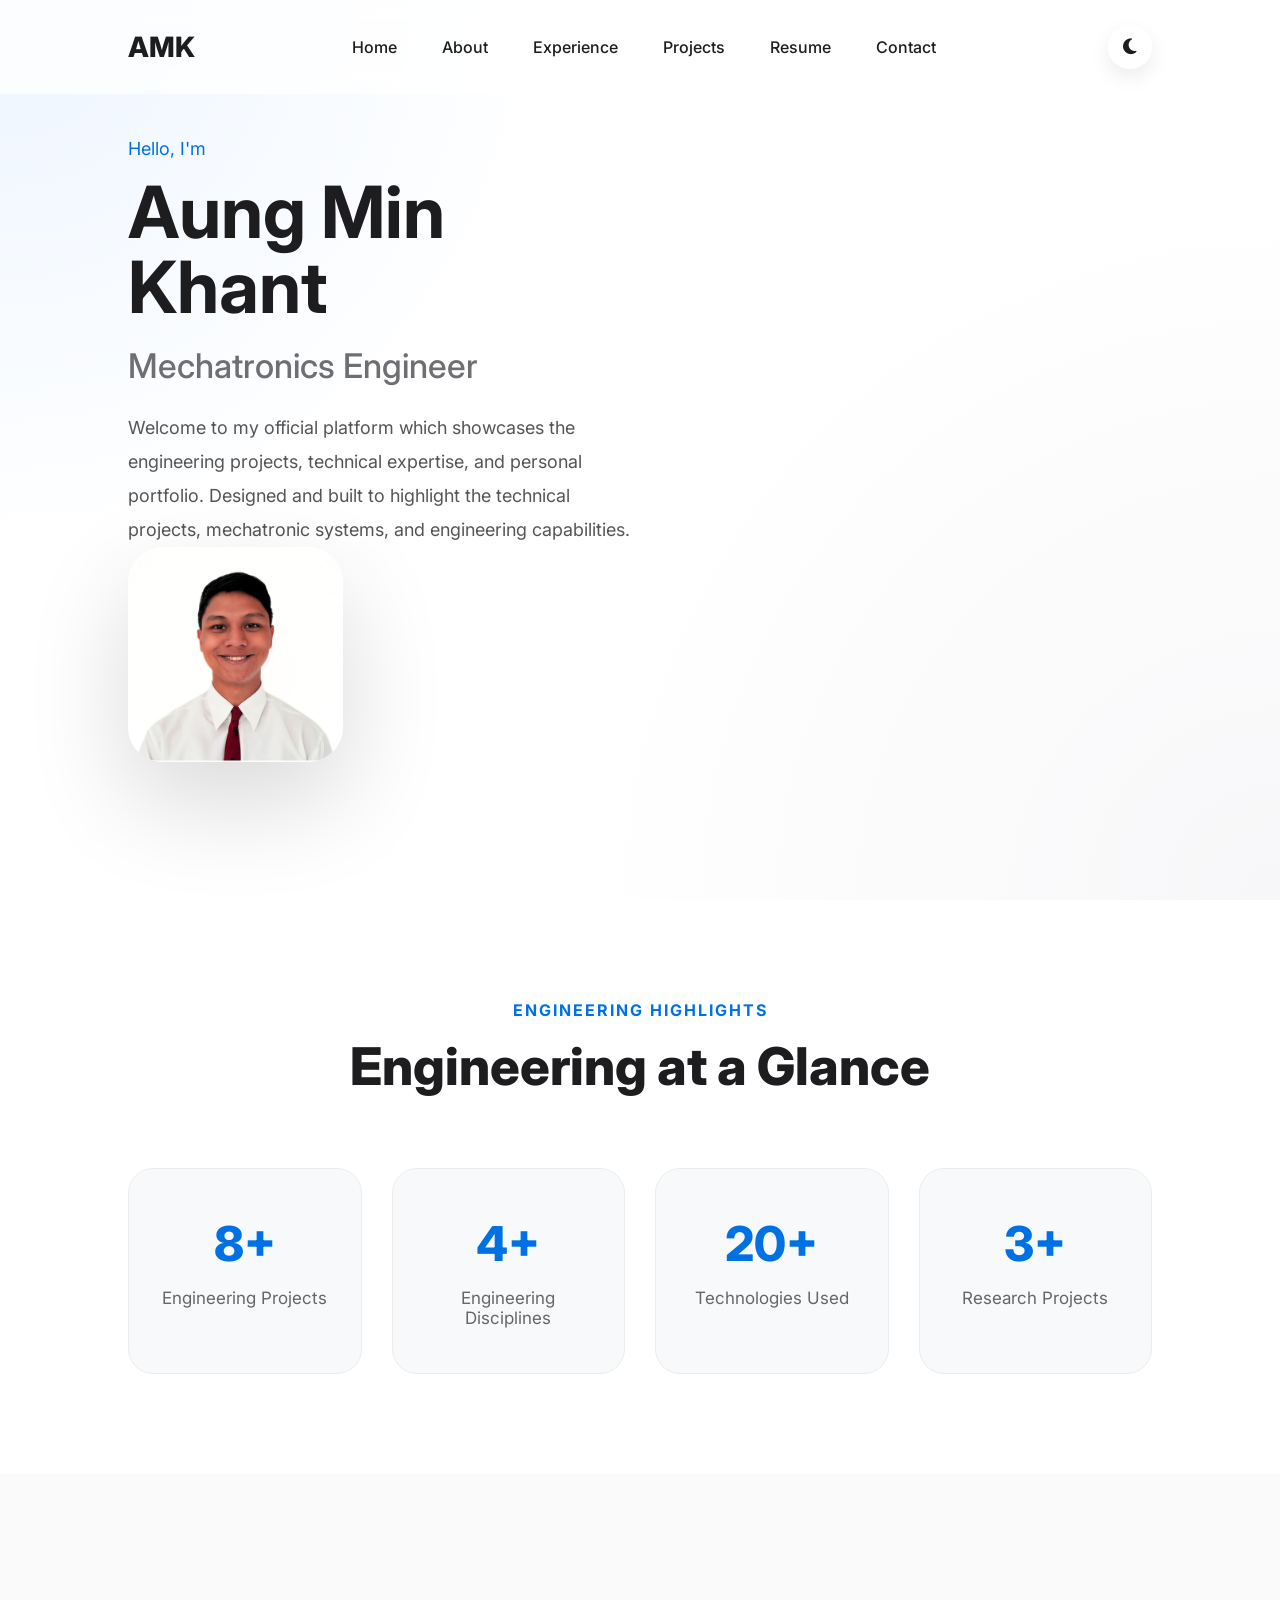
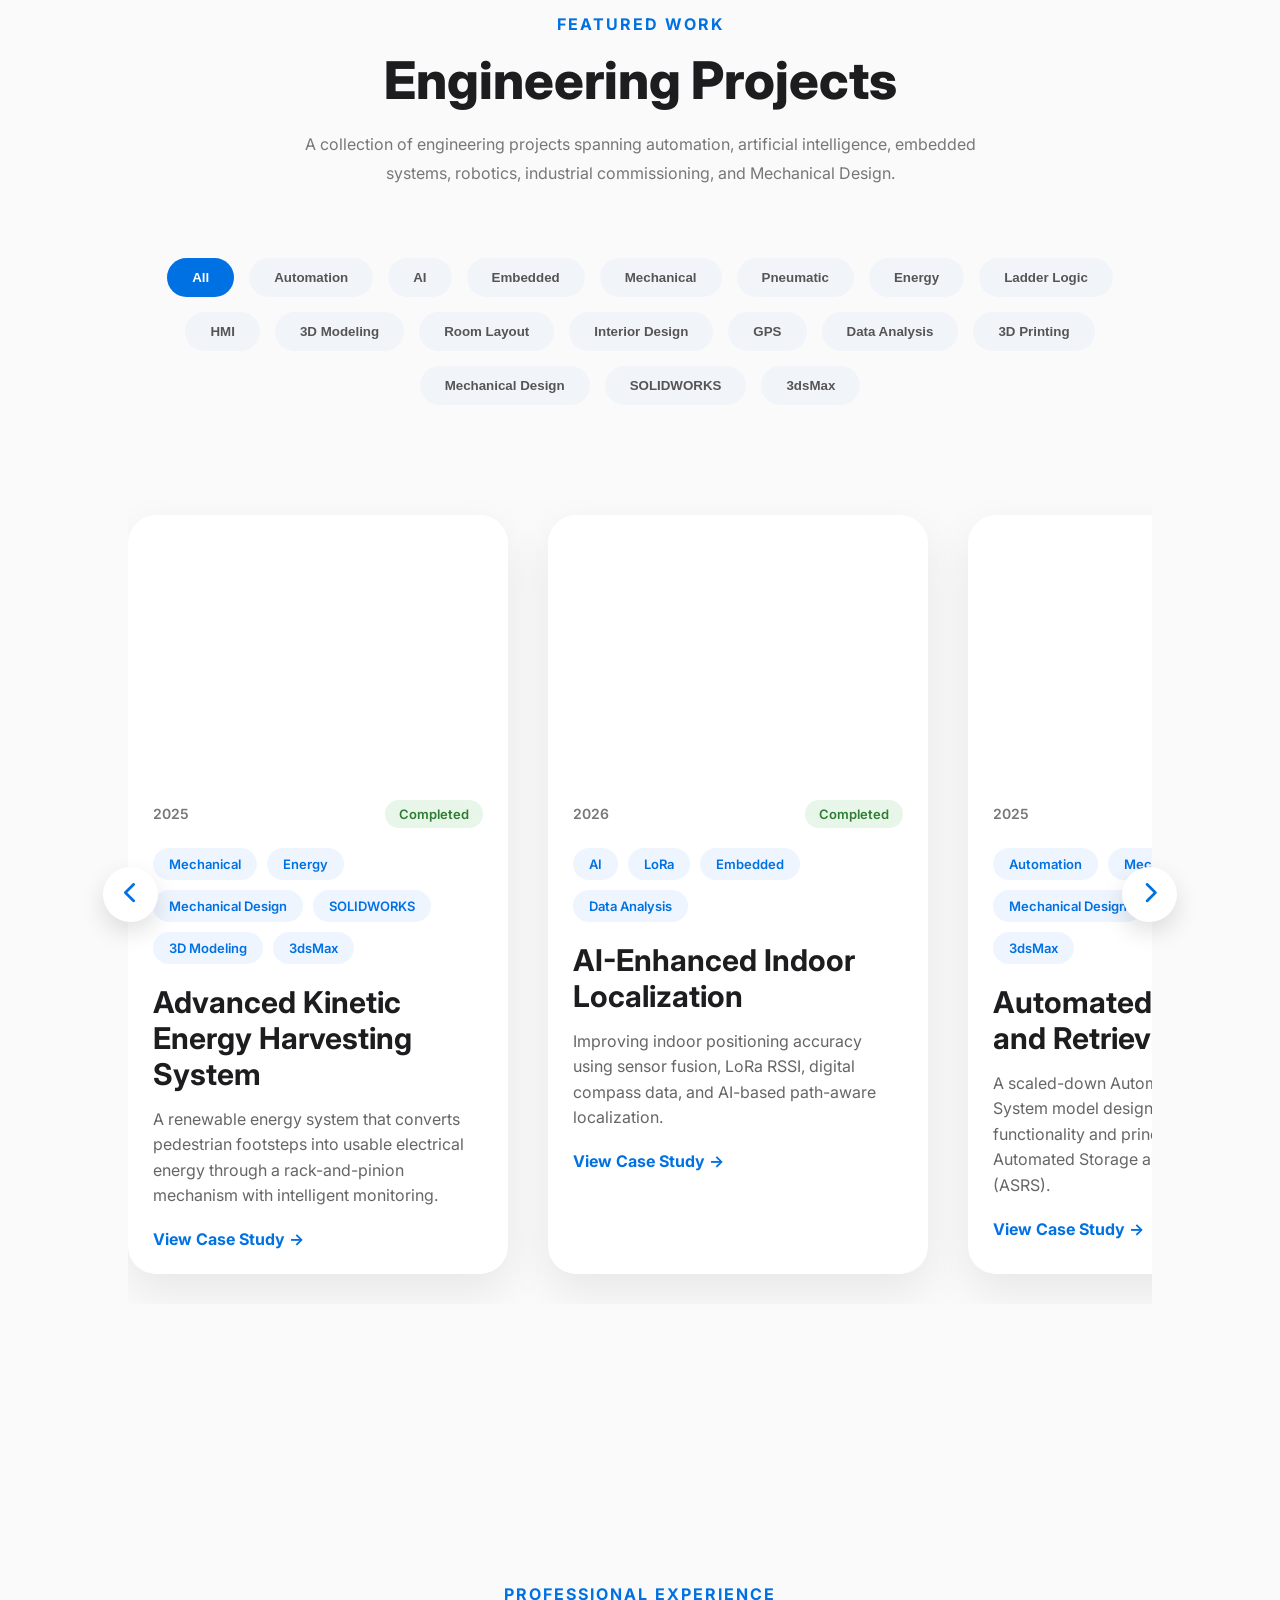
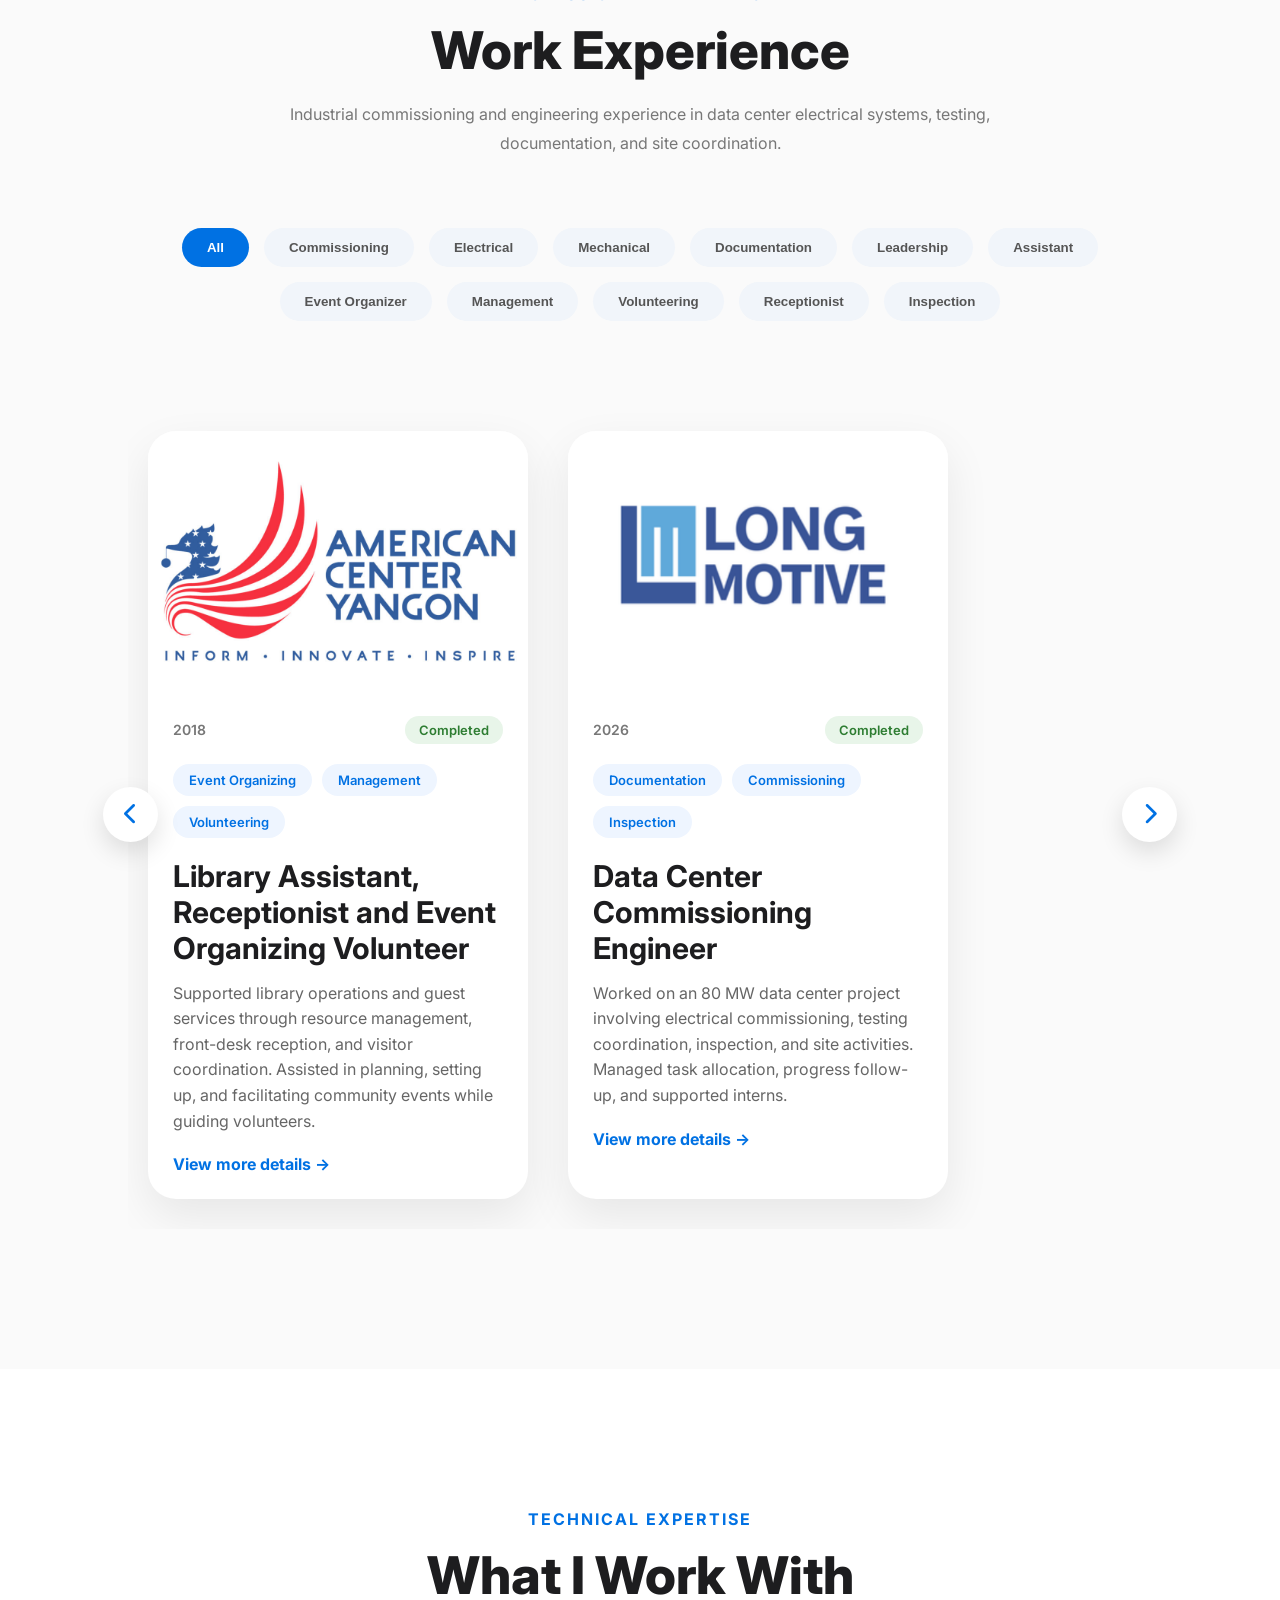
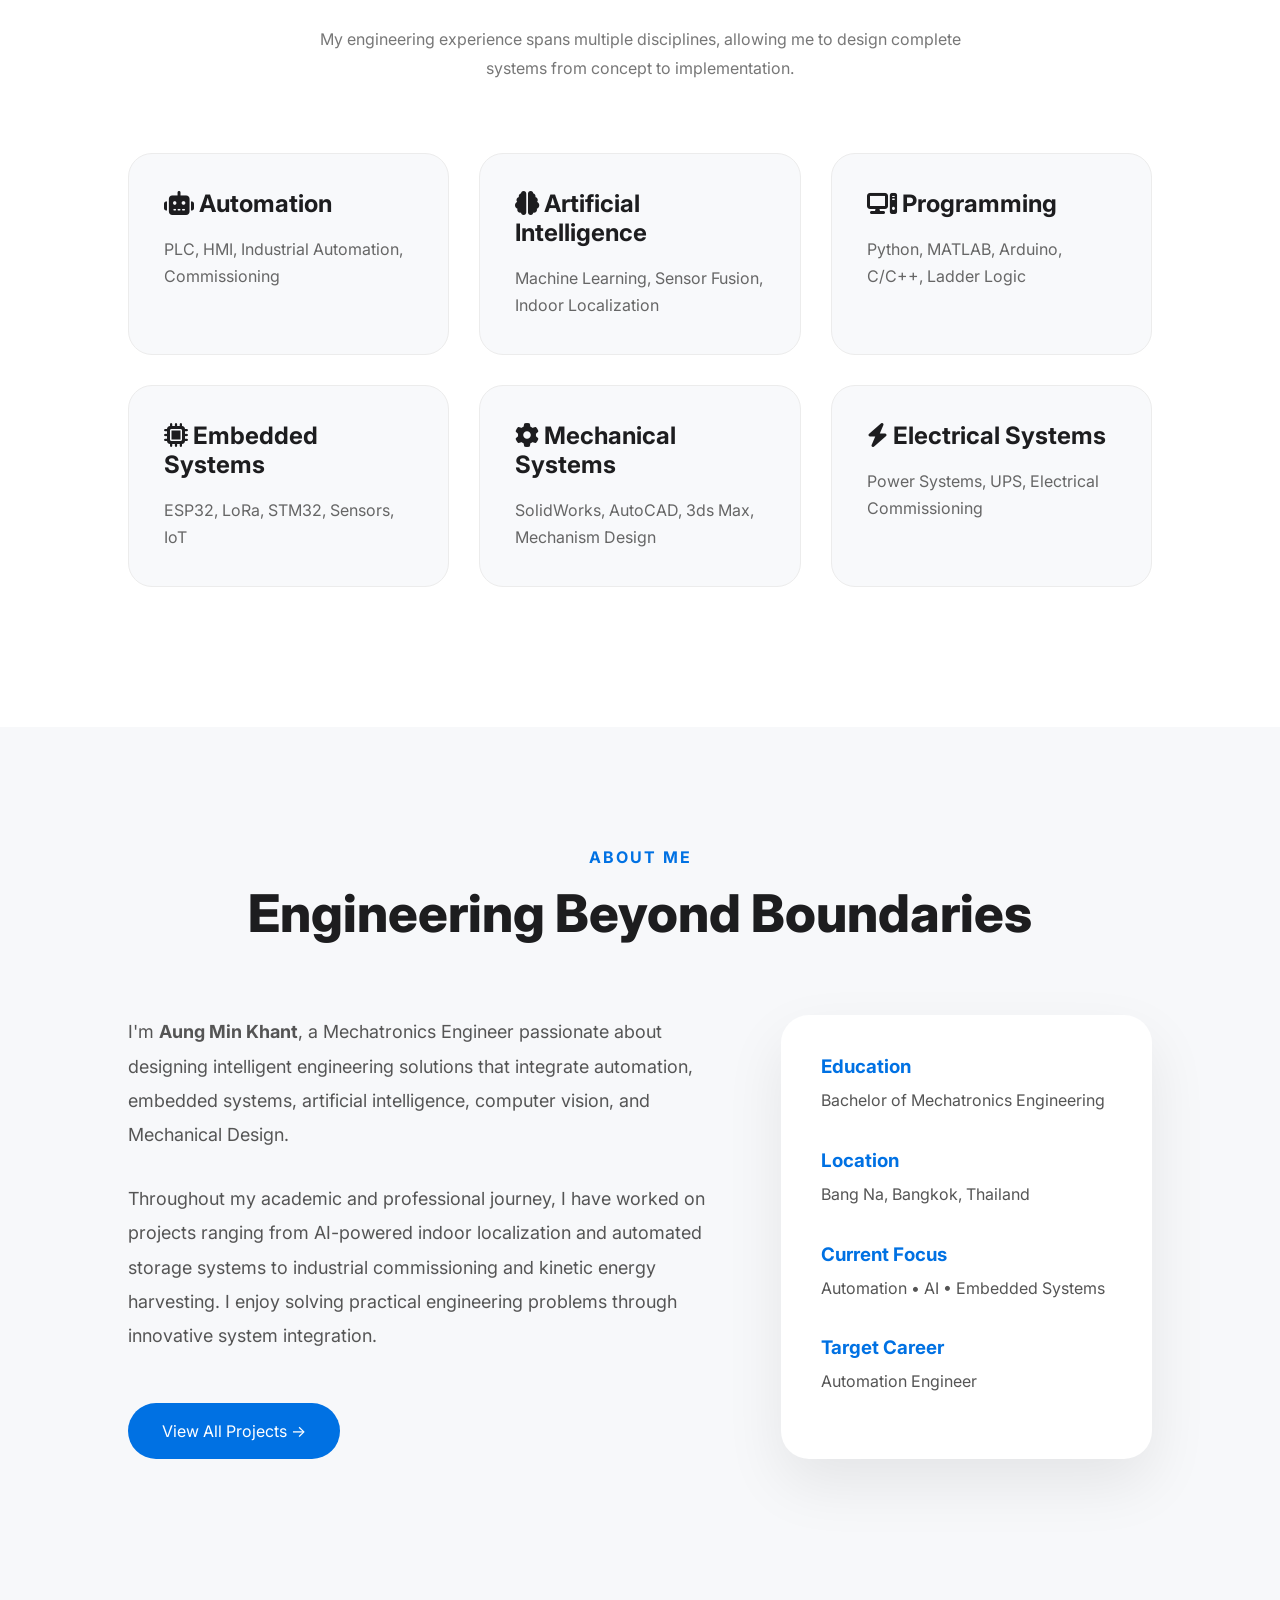
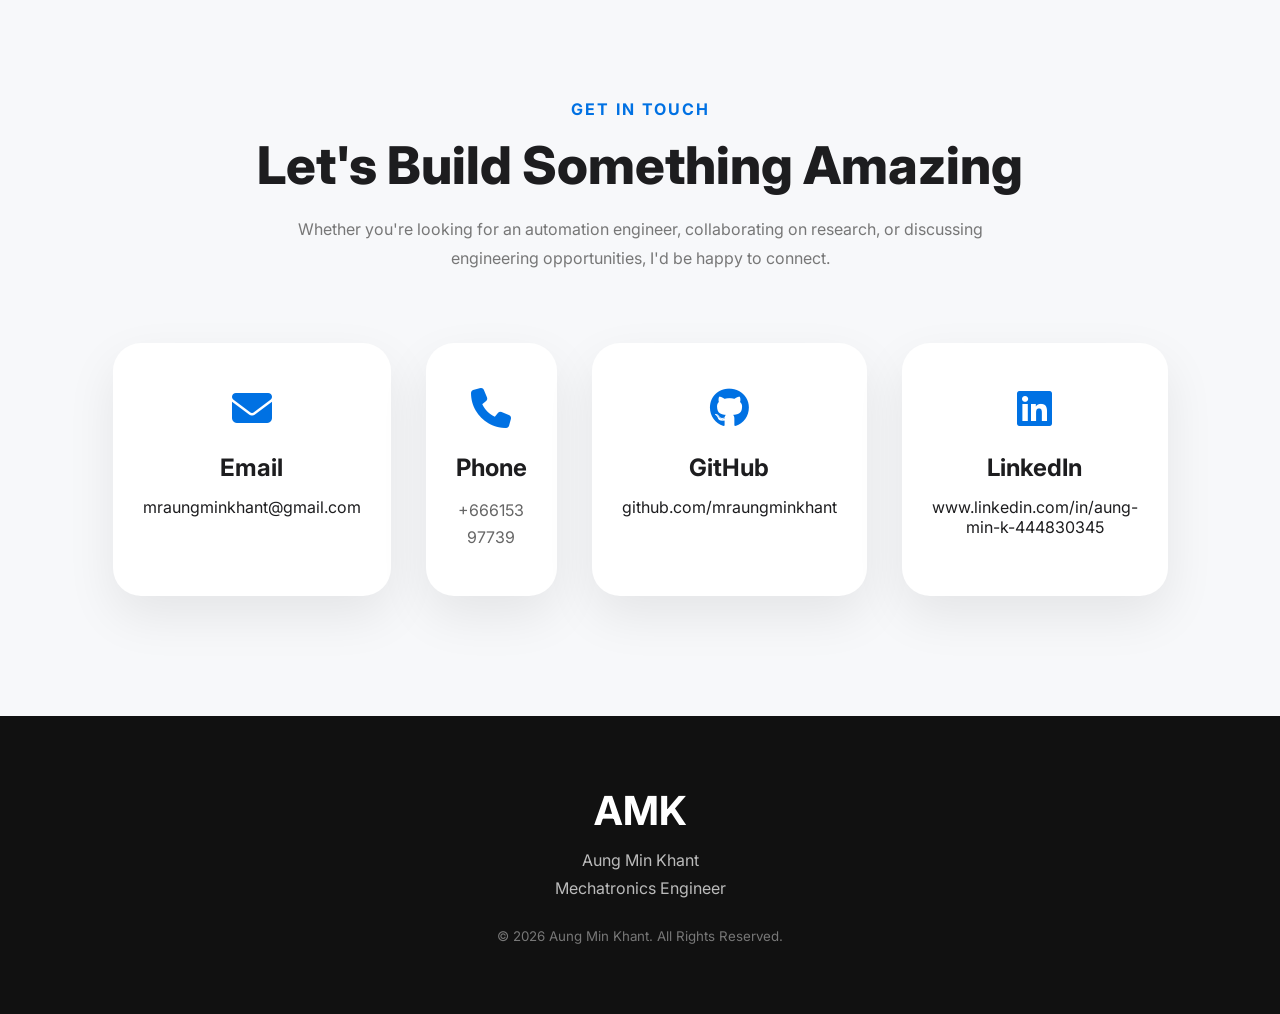
==== commit 0bd275bf: "Update print statement from 'Hello' to 'Goodbye'" ====
--- a/index.html
+++ b/index.html
@@ -117,24 +117,7 @@
 
       </p>
 
-      <div class="buttons">
-
-        <a href="#projects" class="btn-primary">
-
-          View My Work
-
-        </a>
-
-        <a href="../documents/Aung Min Khant.pdf" class="btn-secondary" download>
-
-          Download My Resume
-
-        </a>
-
-      </div>
-
-    </div>
-
+     
 
     <div class="hero-right">
 
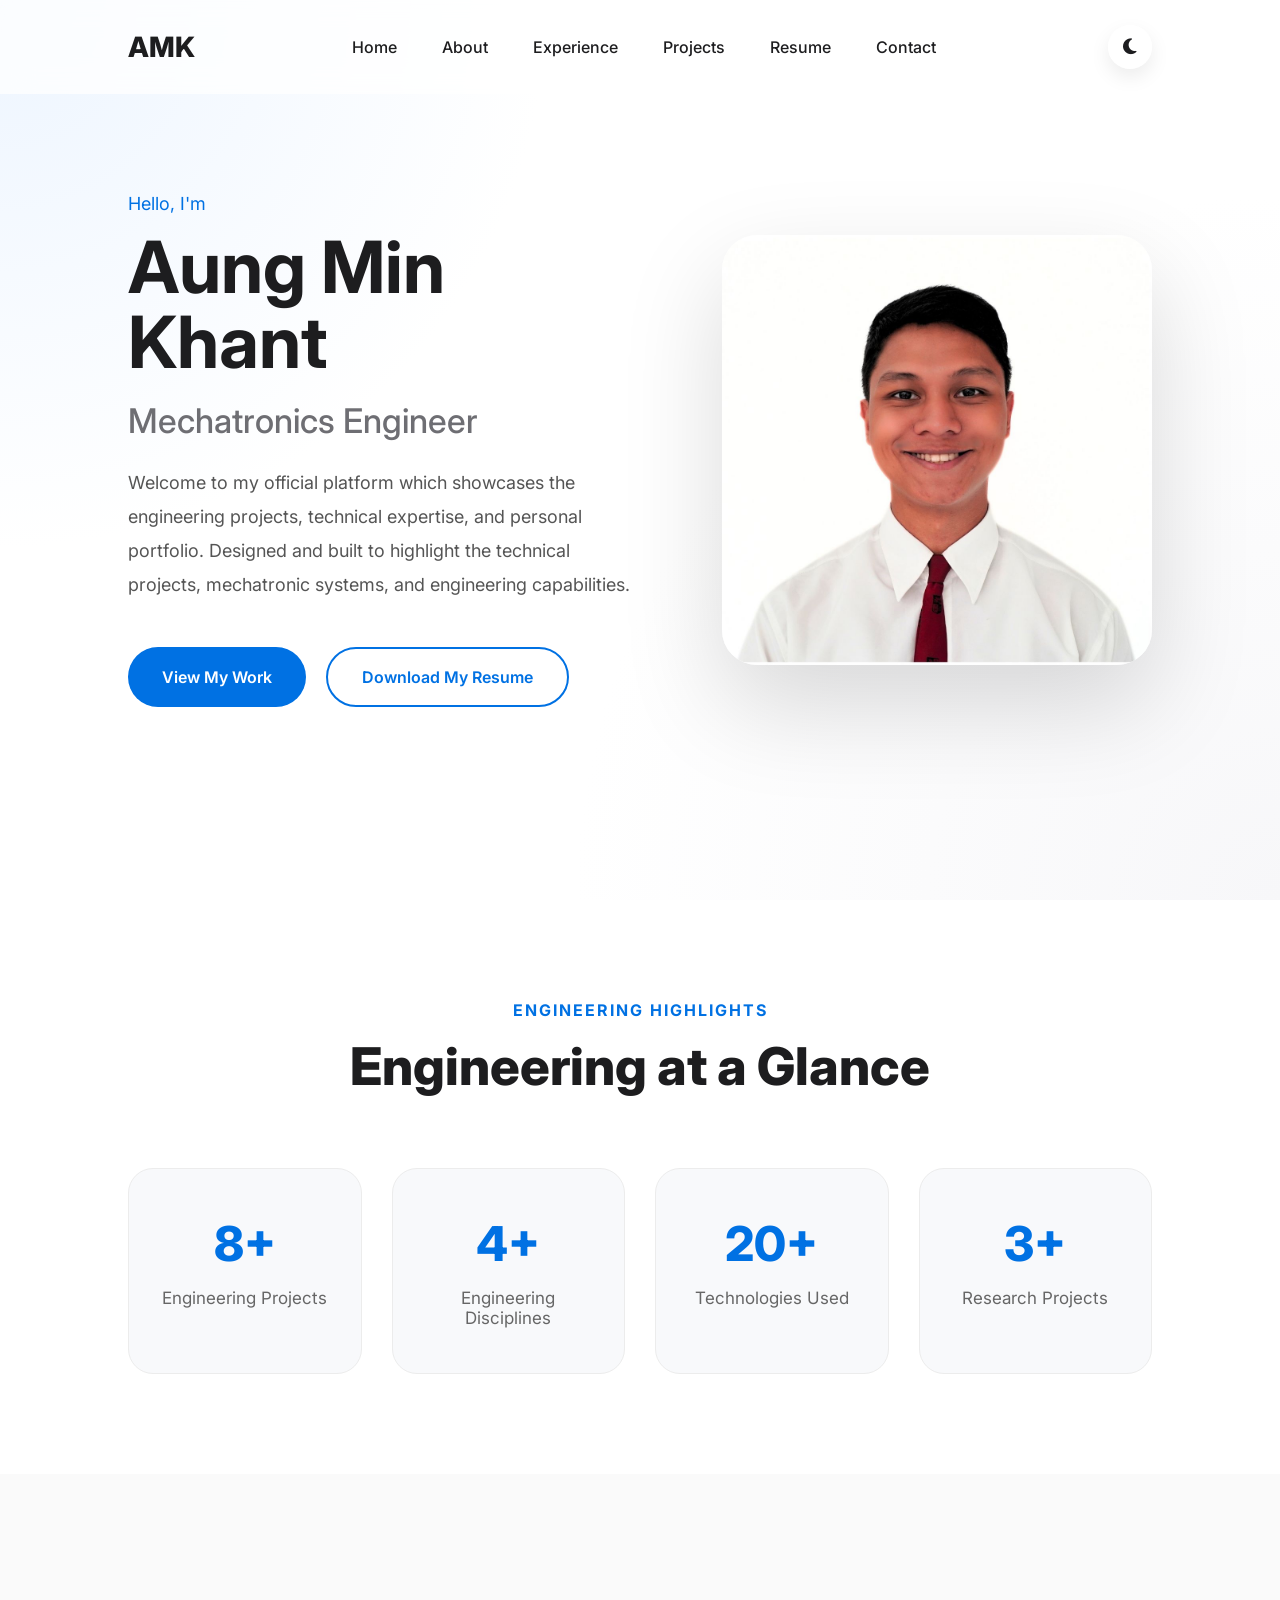
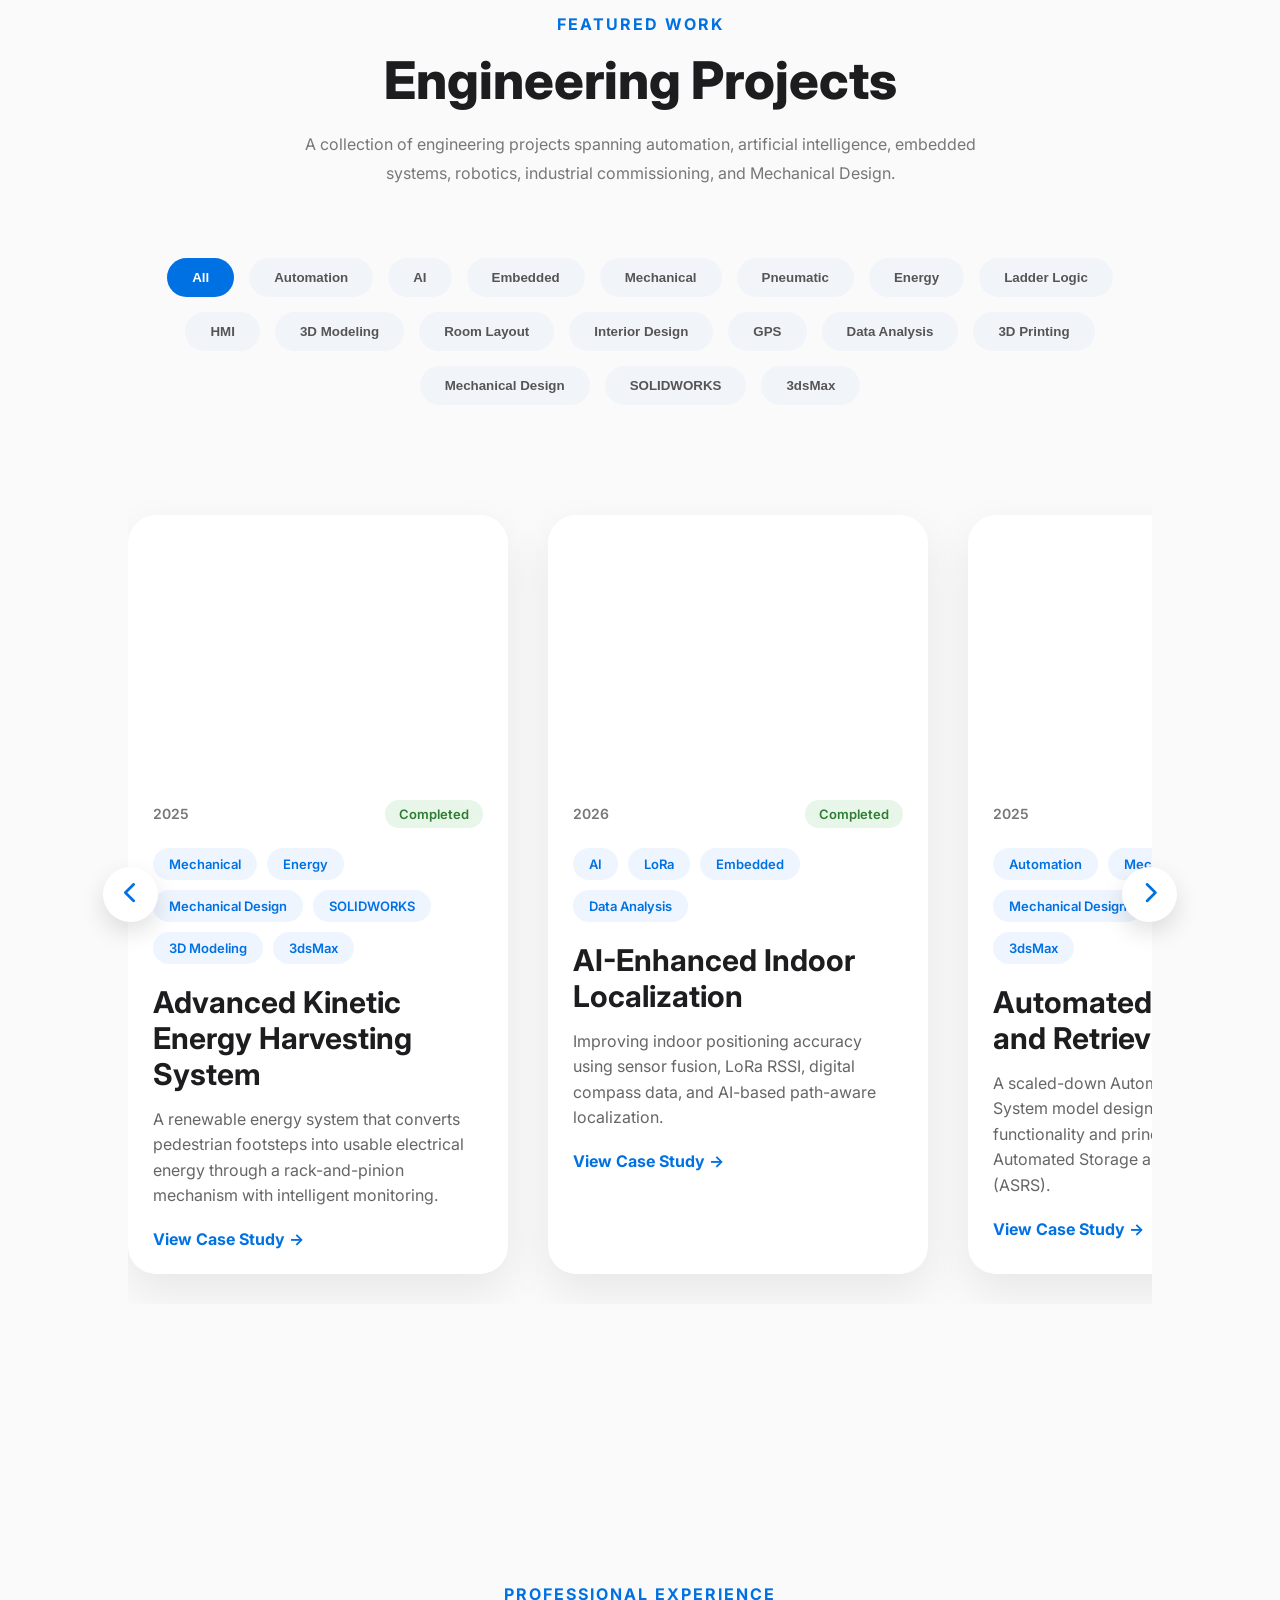
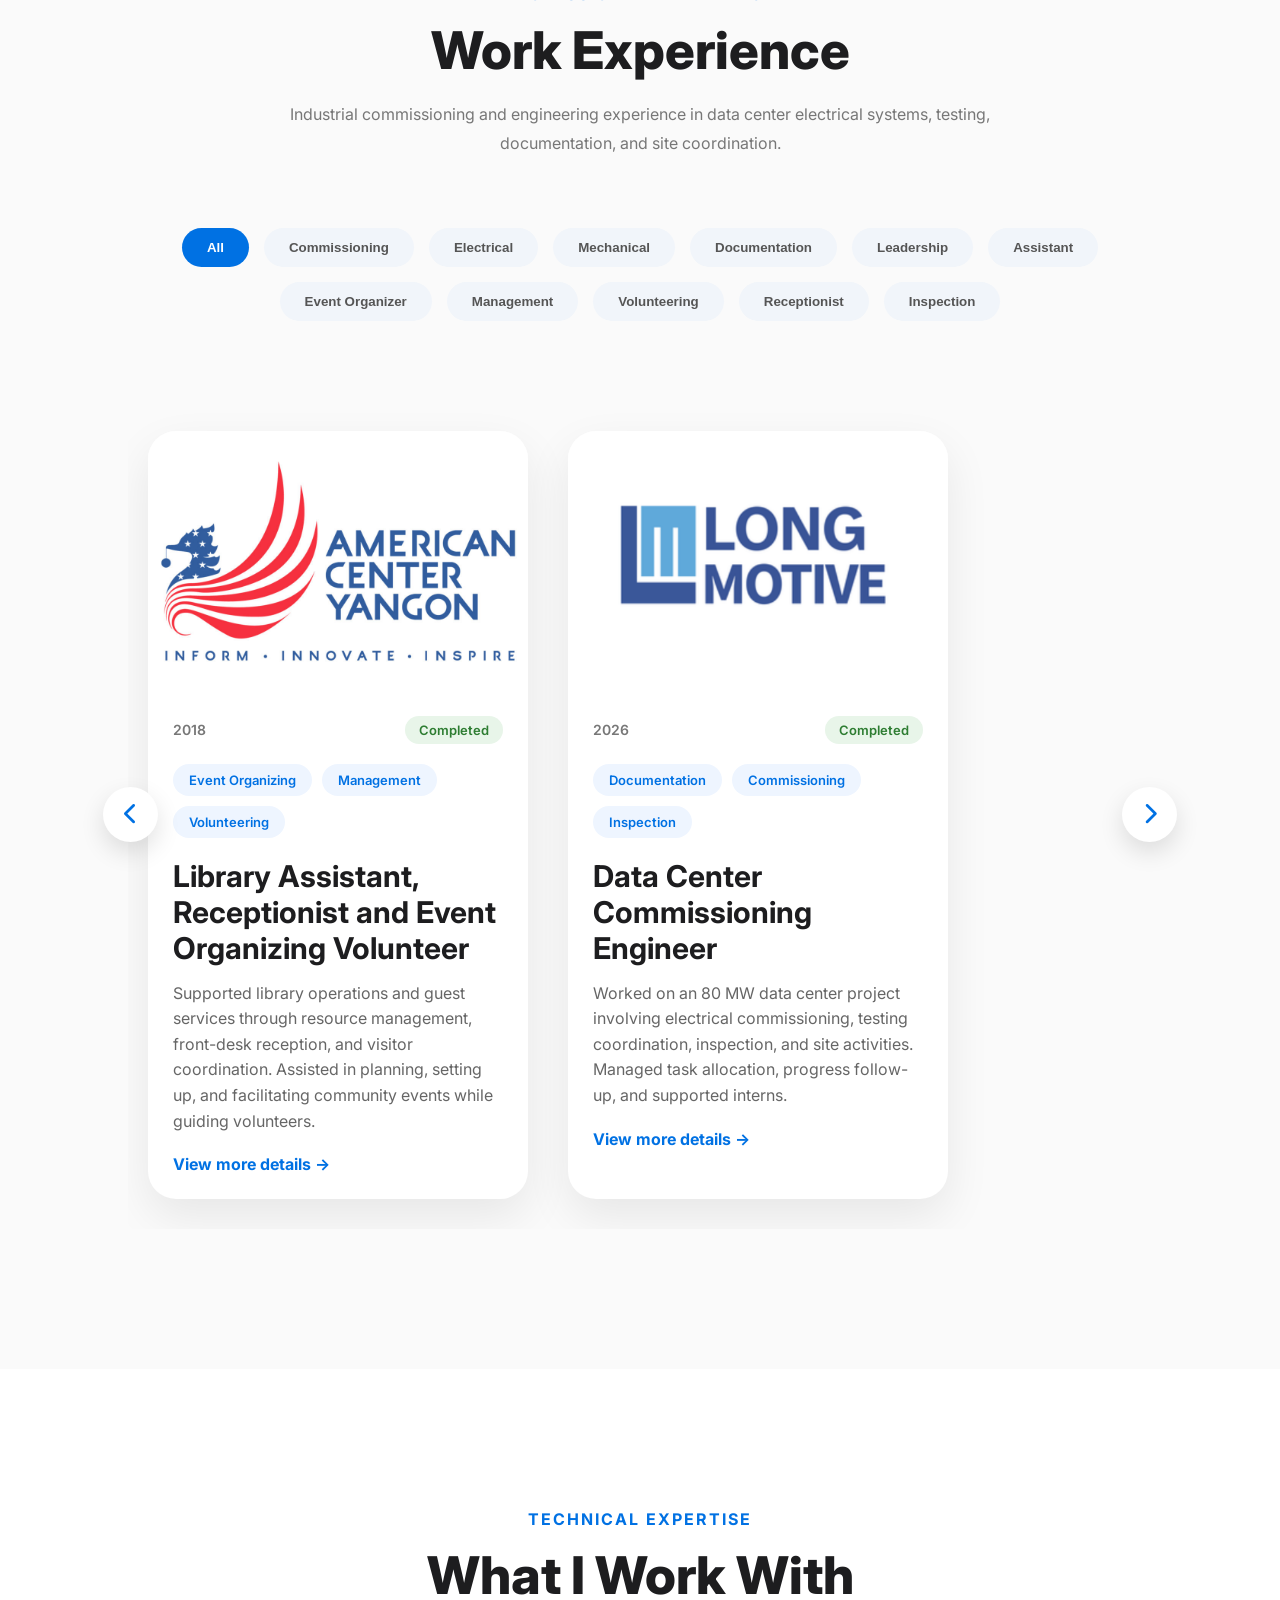
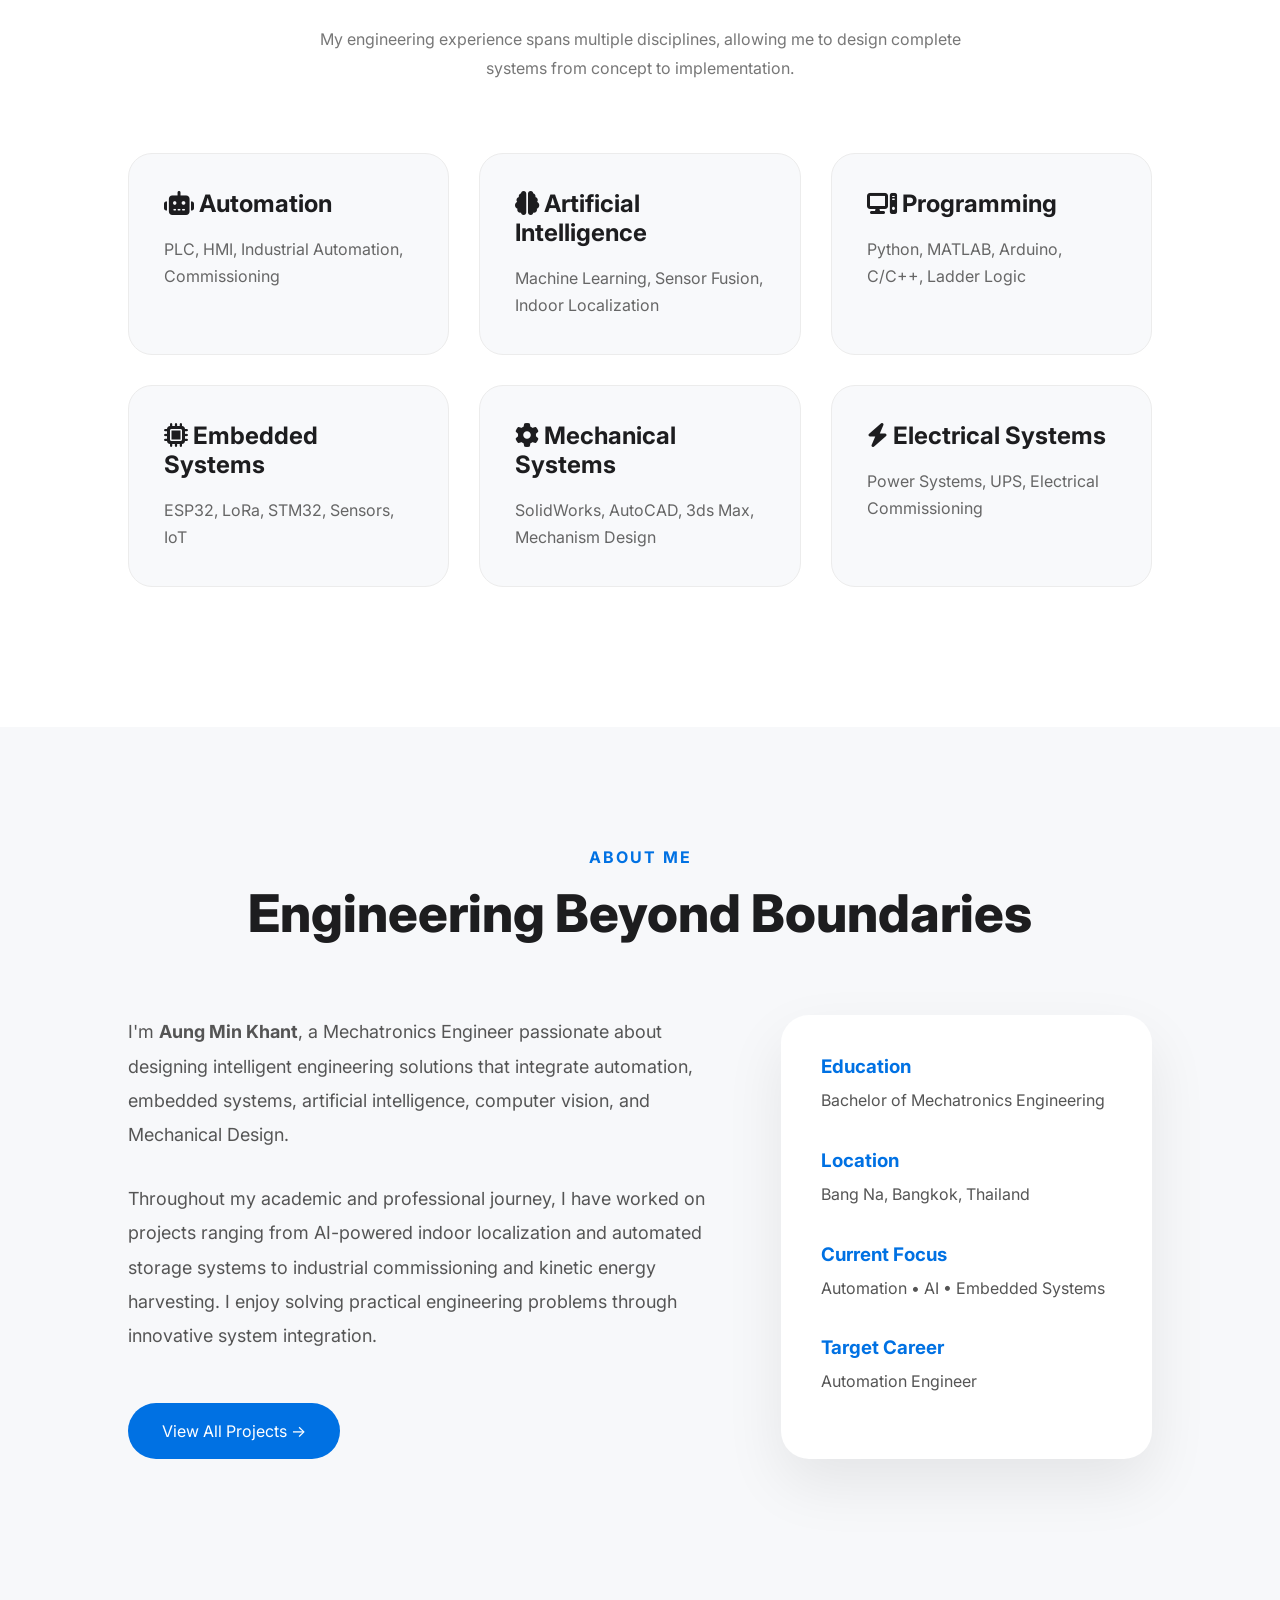
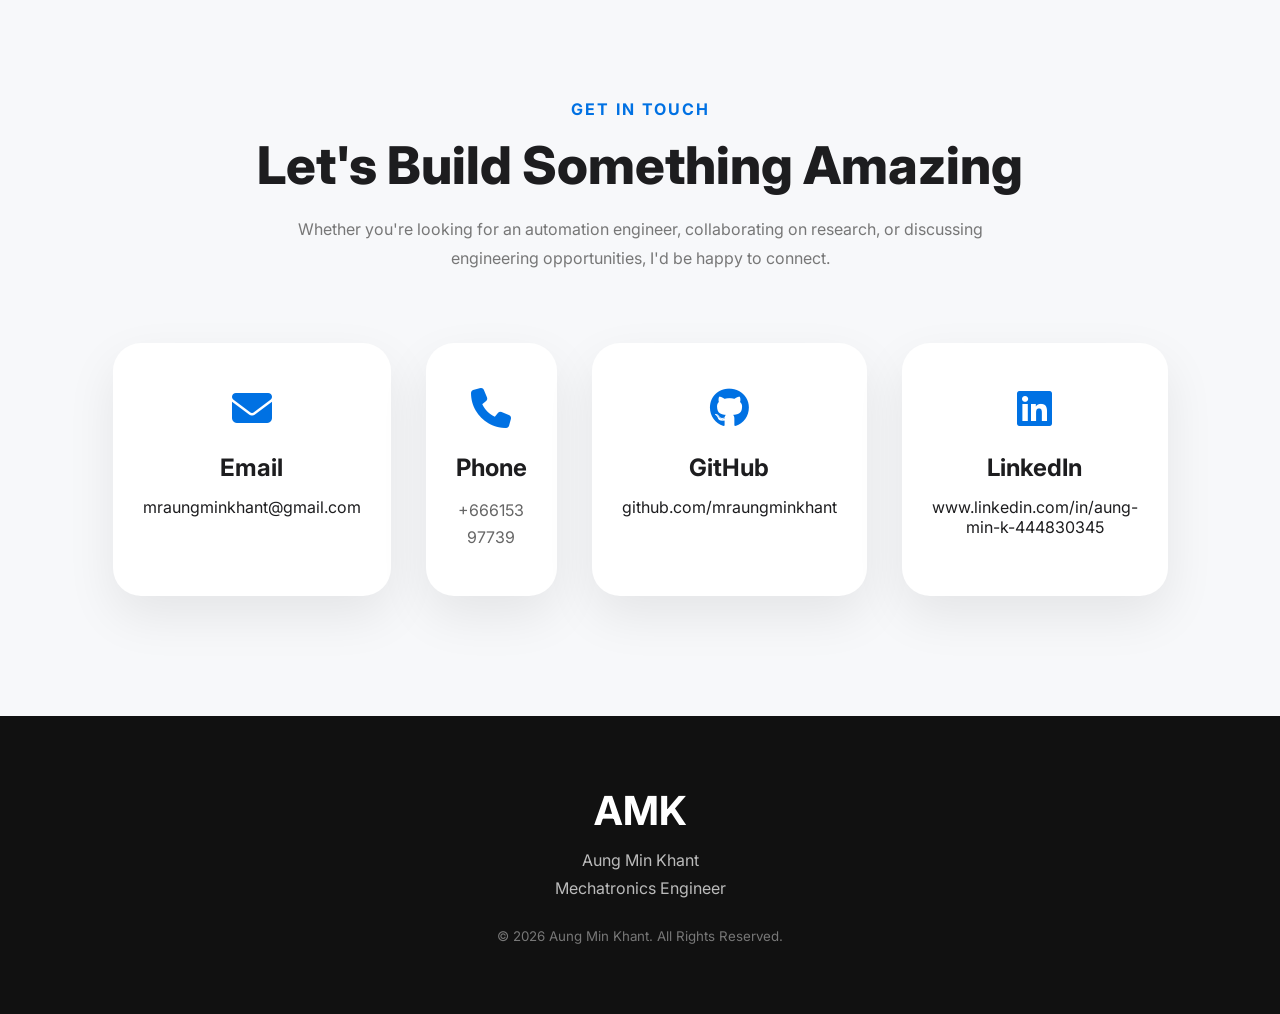
==== commit f79790a6: "Update index.html" ====
--- a/index.html
+++ b/index.html
@@ -116,6 +116,24 @@
         Designed and built to highlight the technical projects, mechatronic systems, and engineering capabilities.
 
       </p>
+
+      <div class="buttons">
+
+        <a href="#projects" class="btn-primary">
+
+          View My Work
+
+        </a>
+
+        <a href="../documents/Aung Min Khant.pdf" class="btn-secondary" download>
+
+          Download My Resume
+
+        </a>
+
+      </div>
+
+    </div>
 
      
 
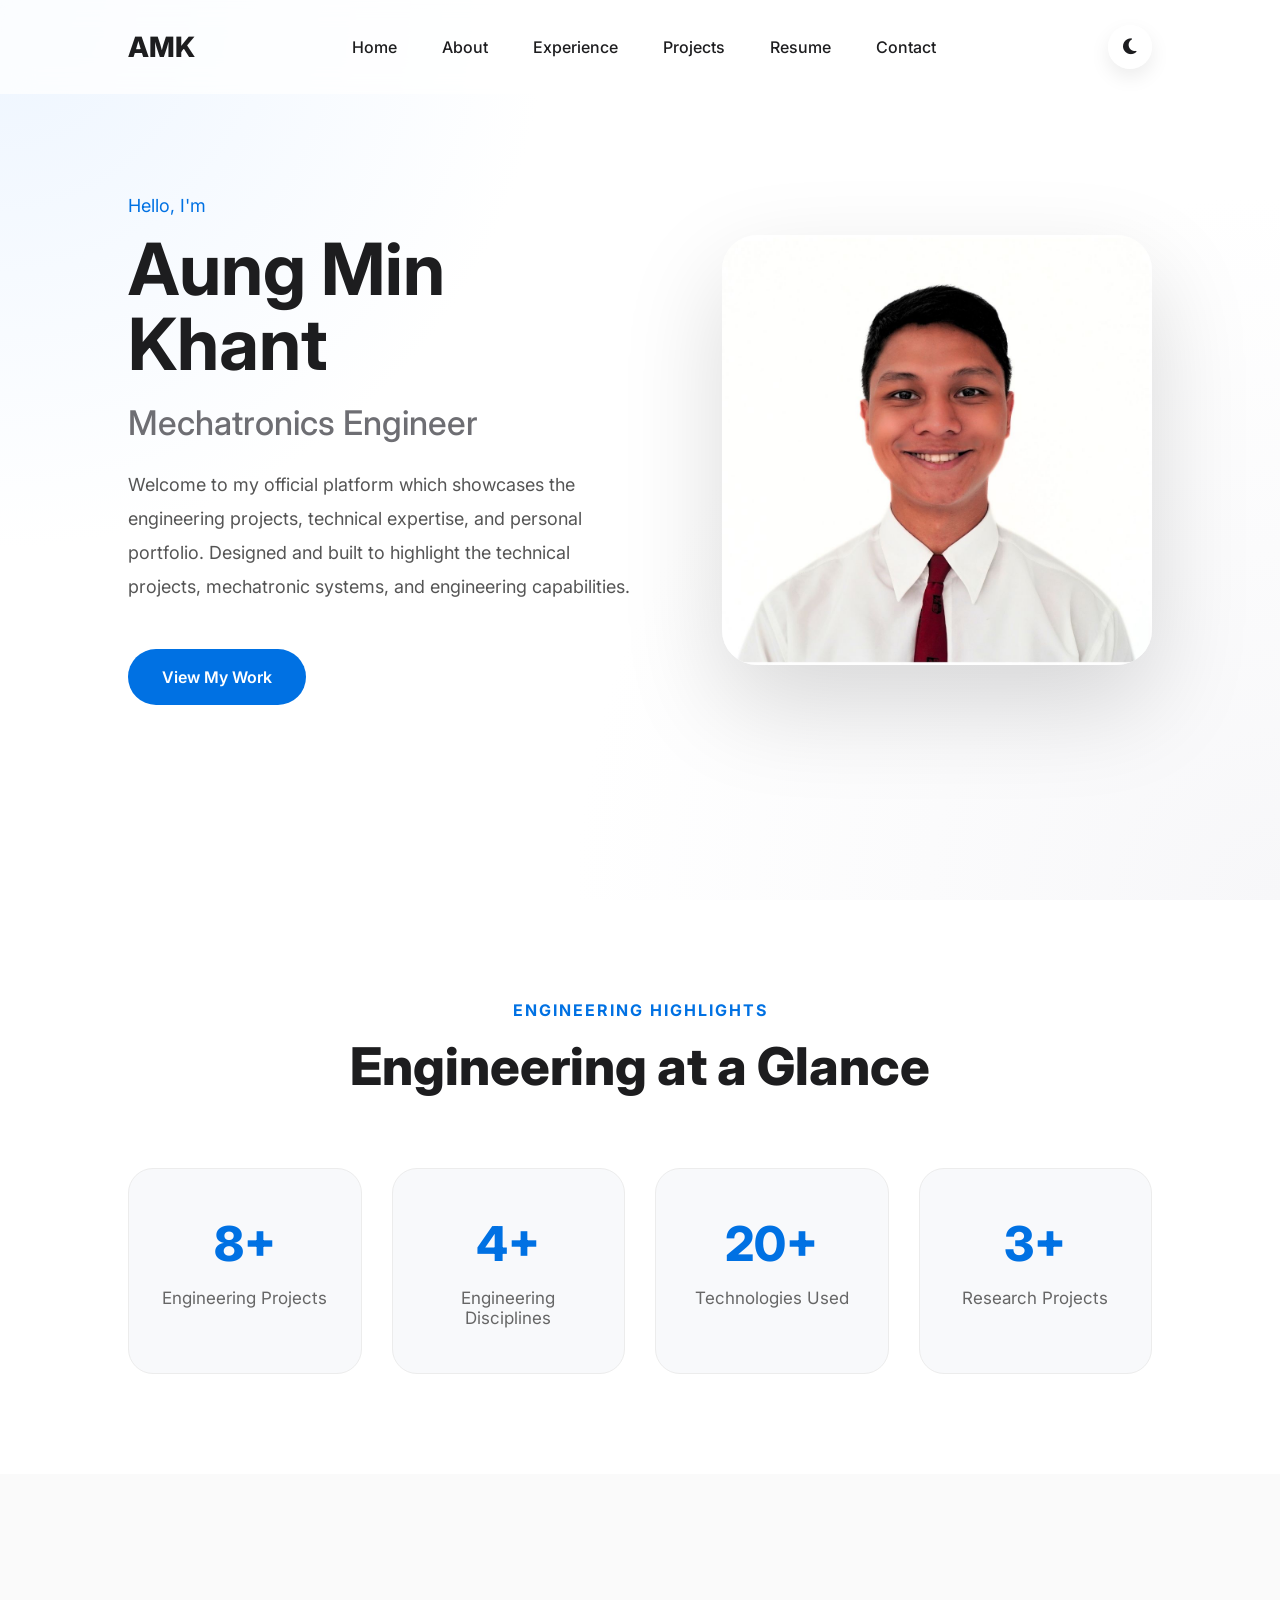
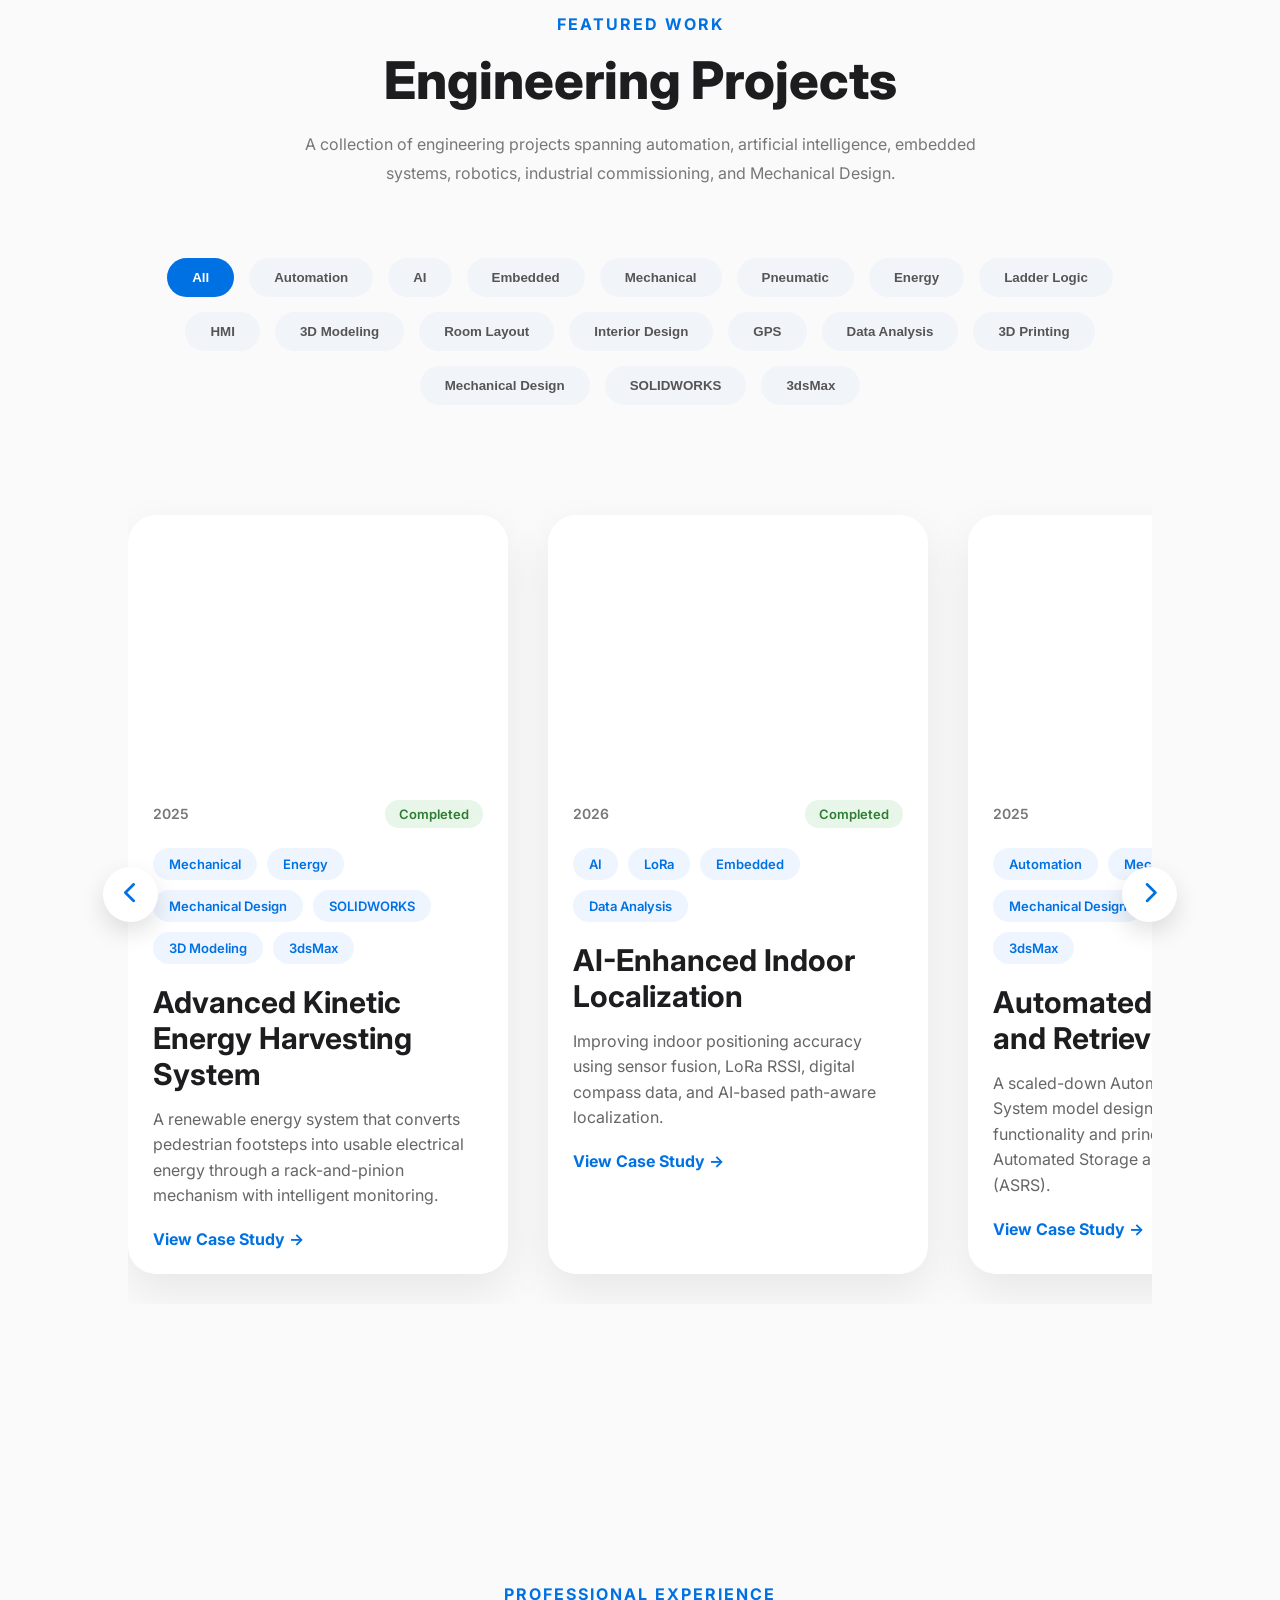
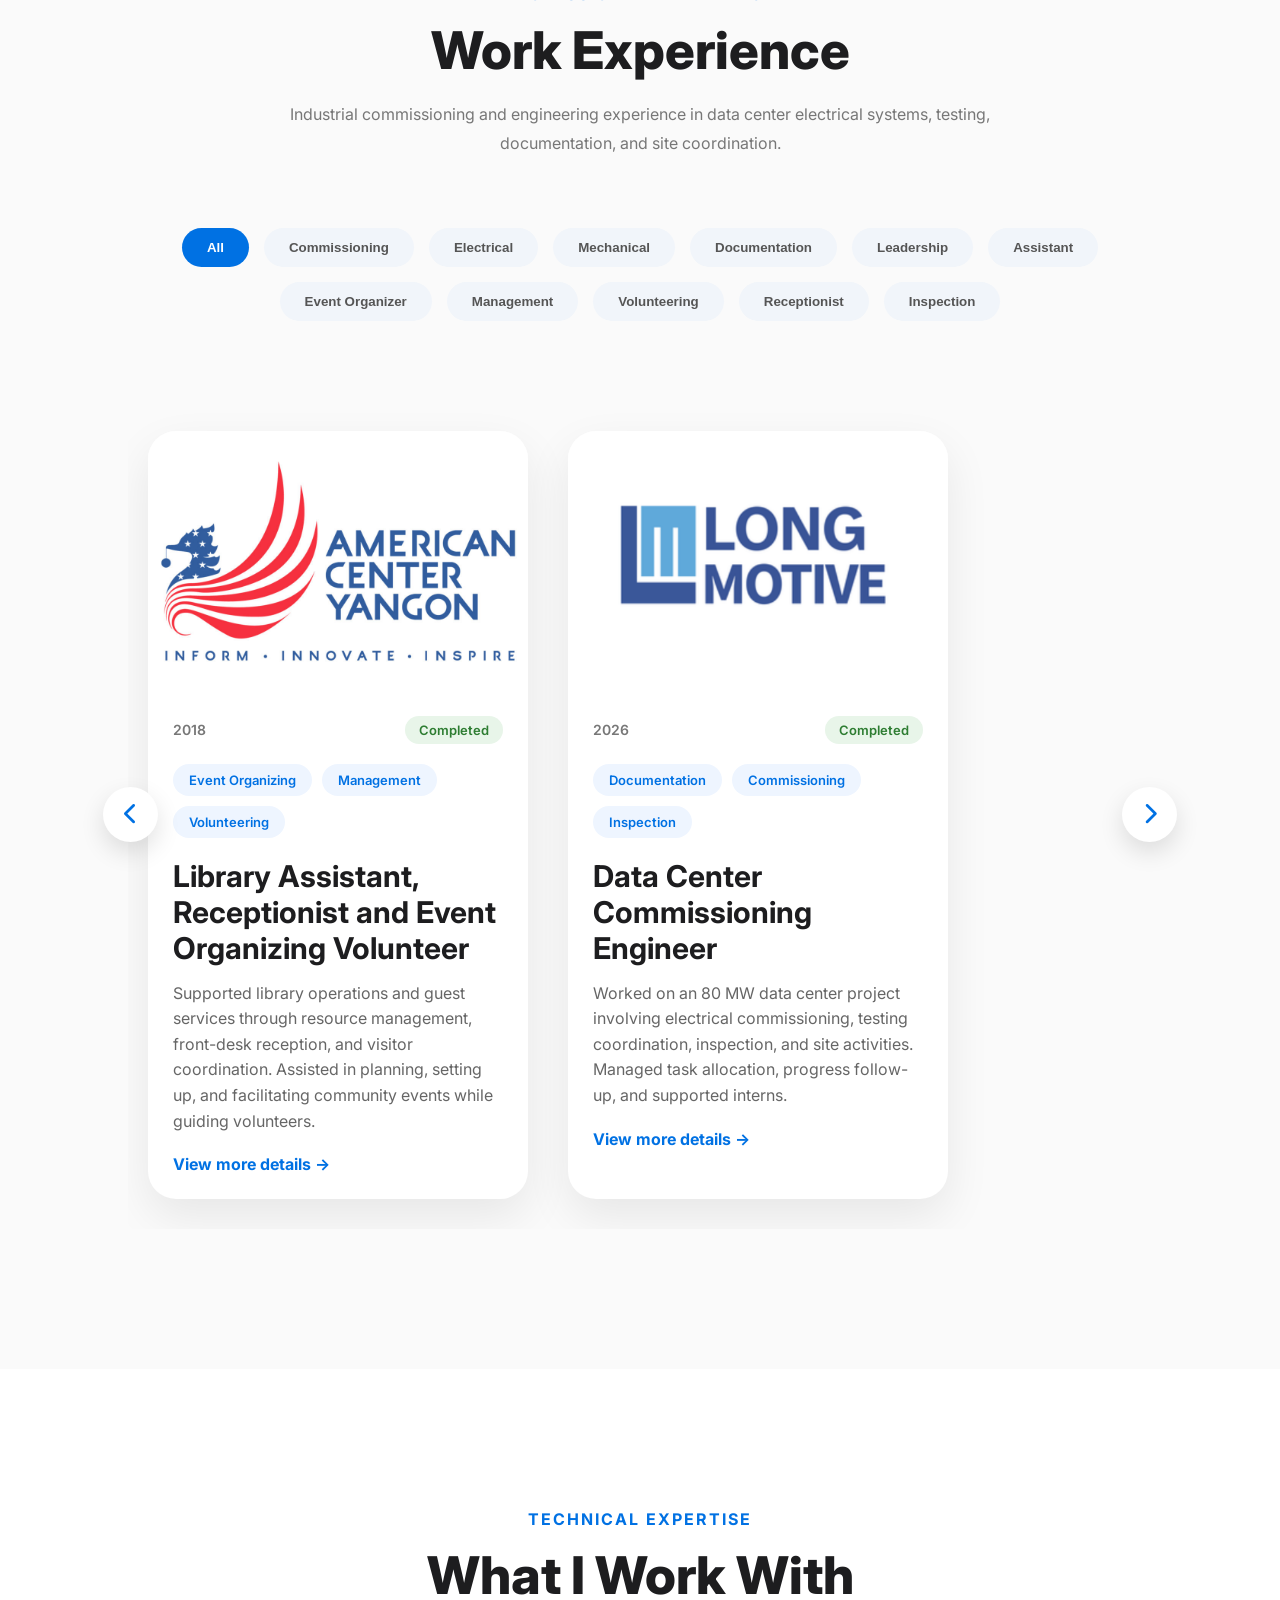
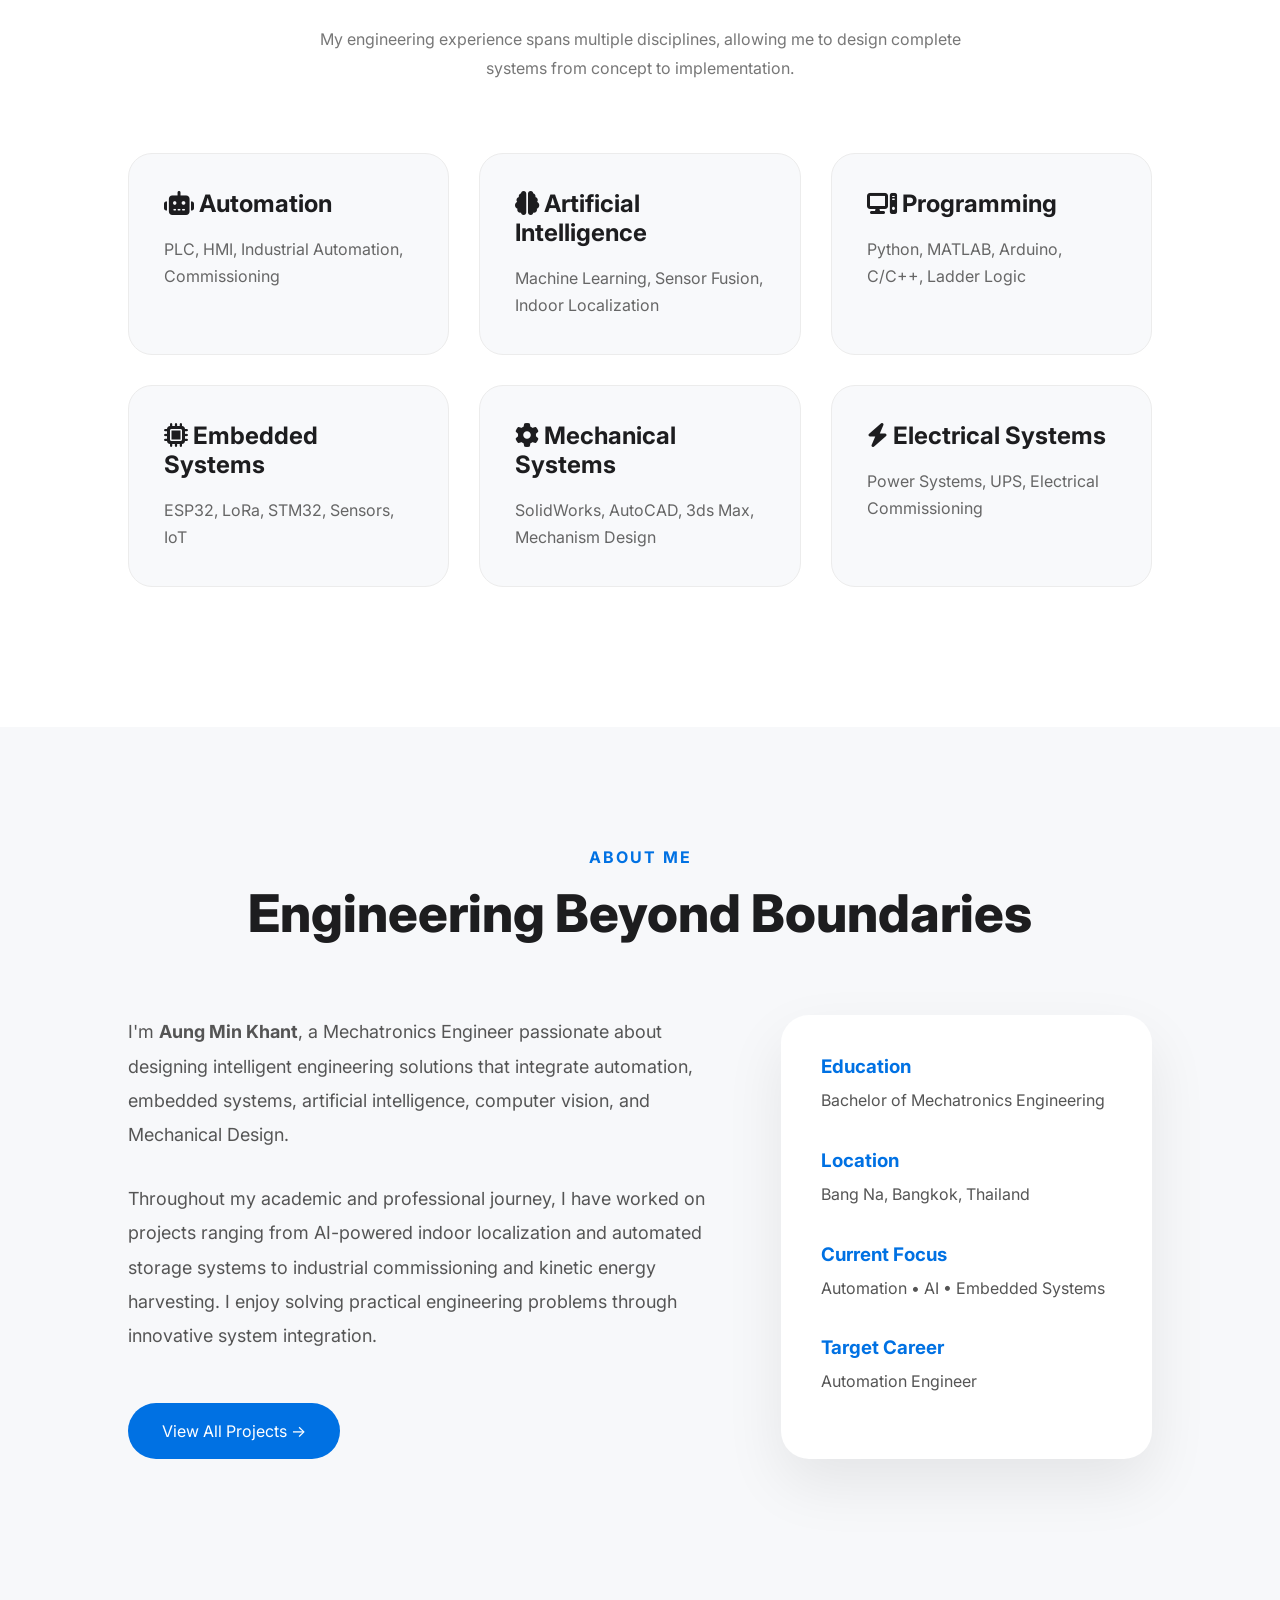
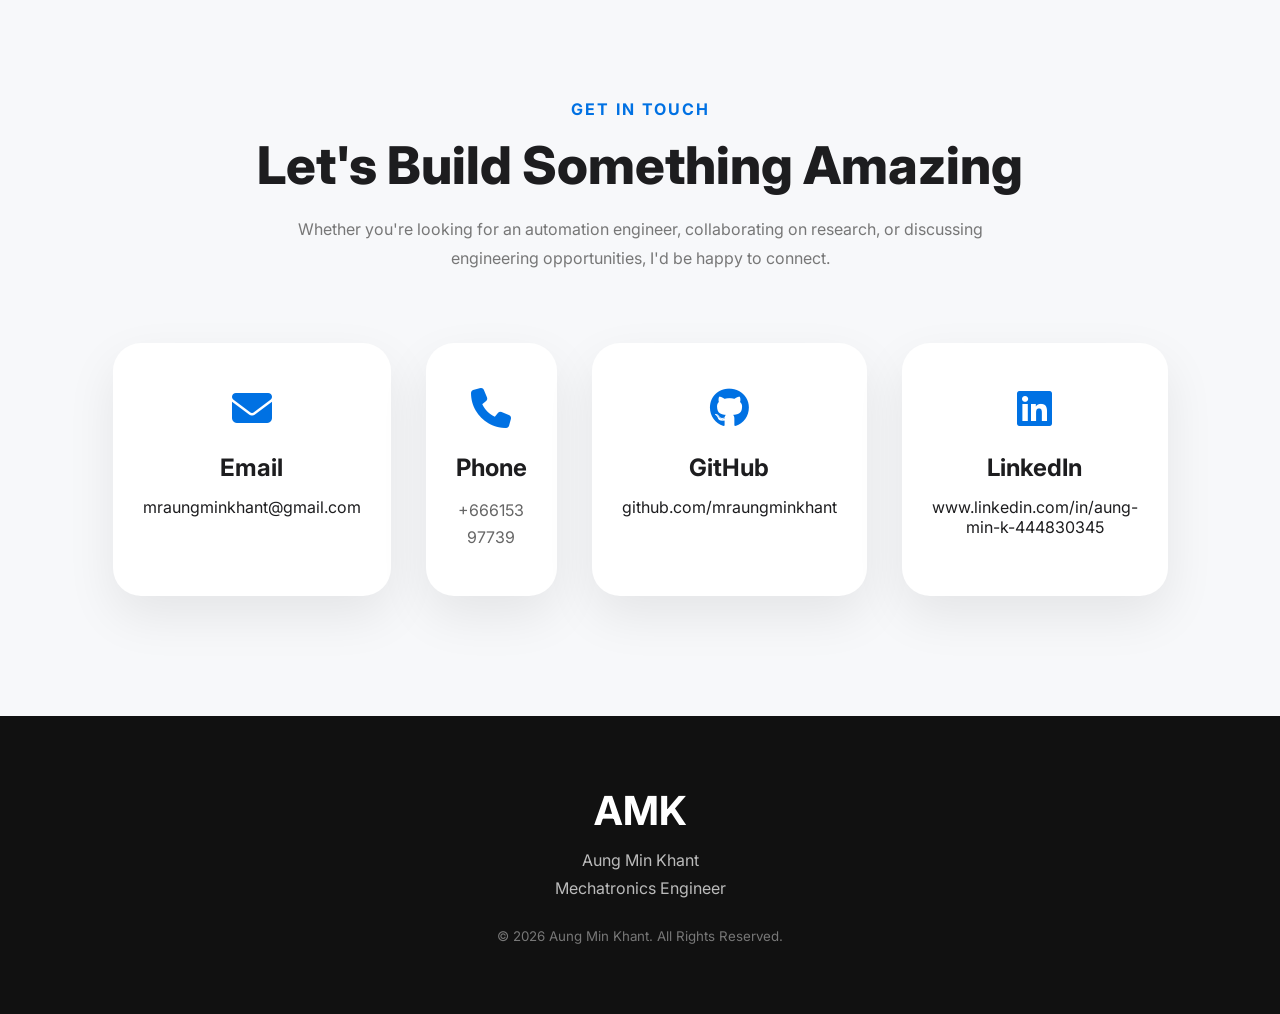
==== commit 824eed53: "Update index.html" ====
--- a/index.html
+++ b/index.html
@@ -122,12 +122,6 @@
         <a href="#projects" class="btn-primary">
 
           View My Work
-
-        </a>
-
-        <a href="../documents/Aung Min Khant.pdf" class="btn-secondary" download>
-
-          Download My Resume
 
         </a>
 
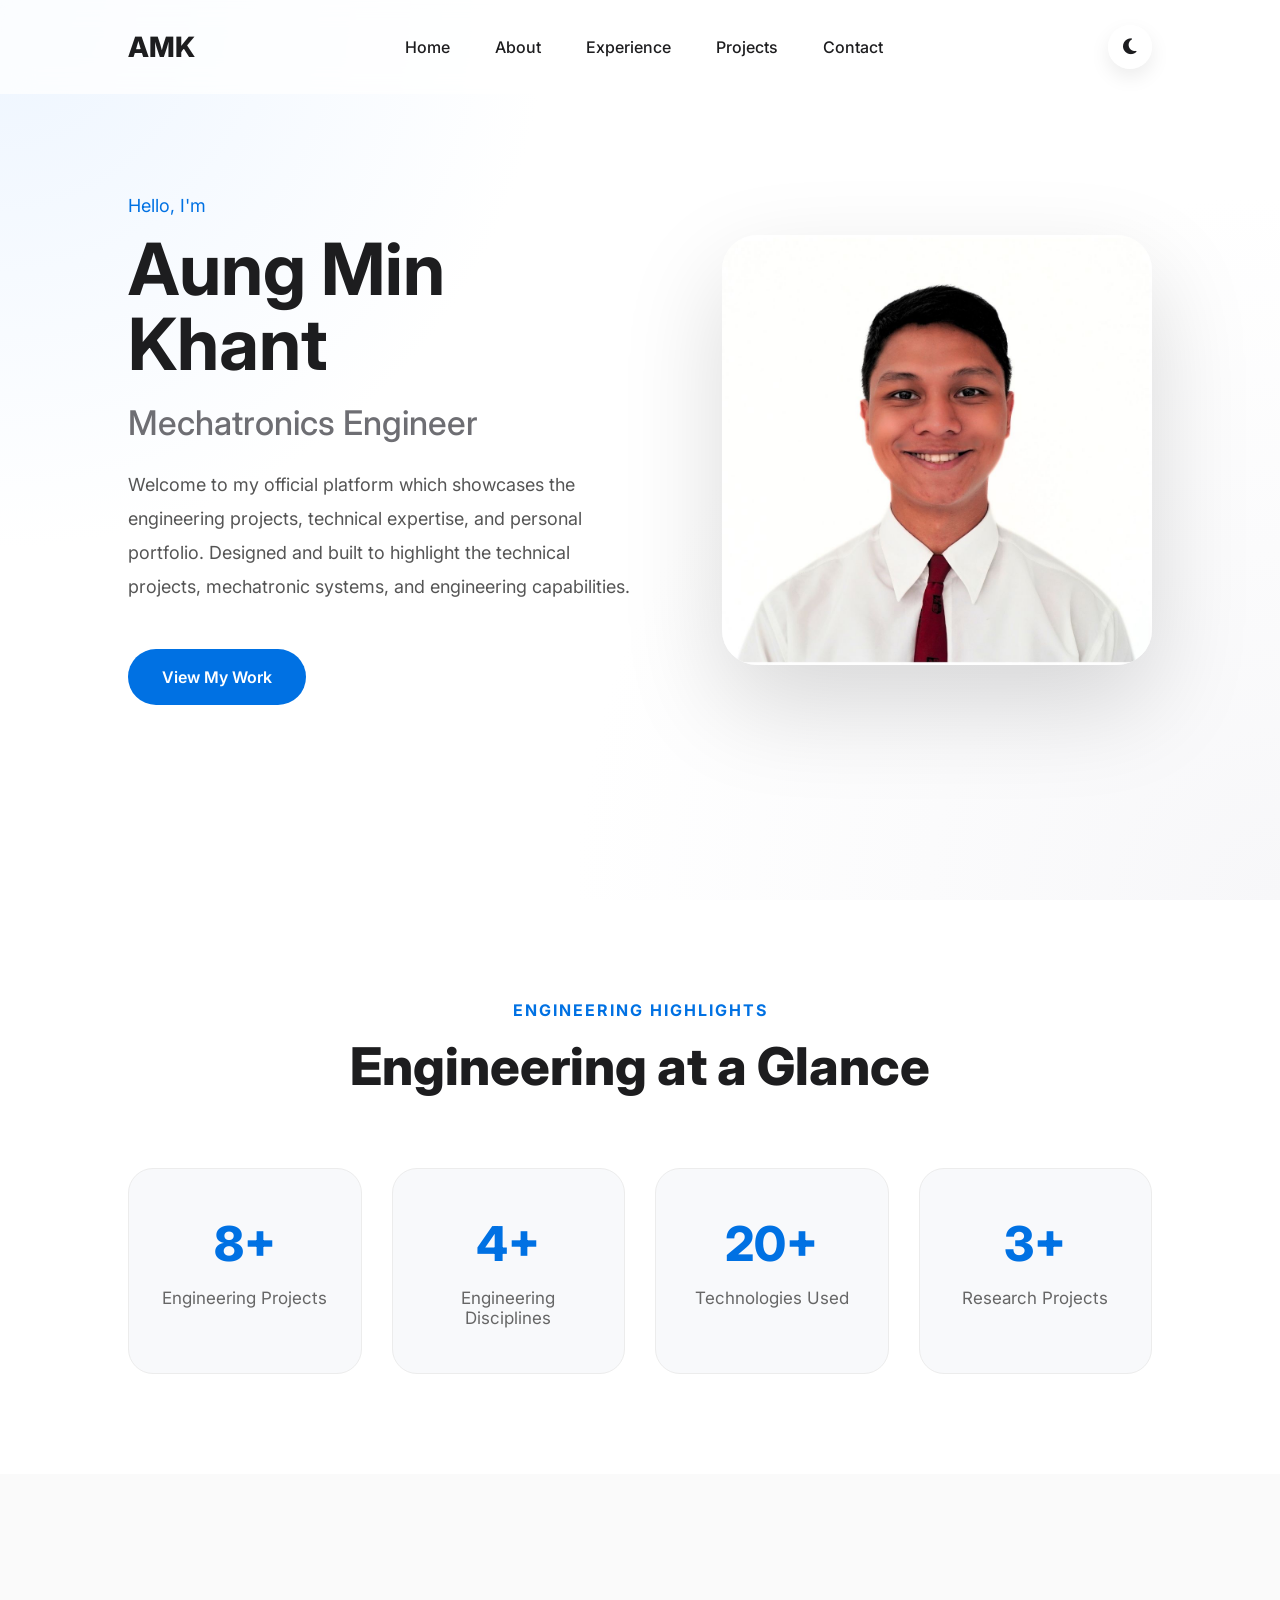
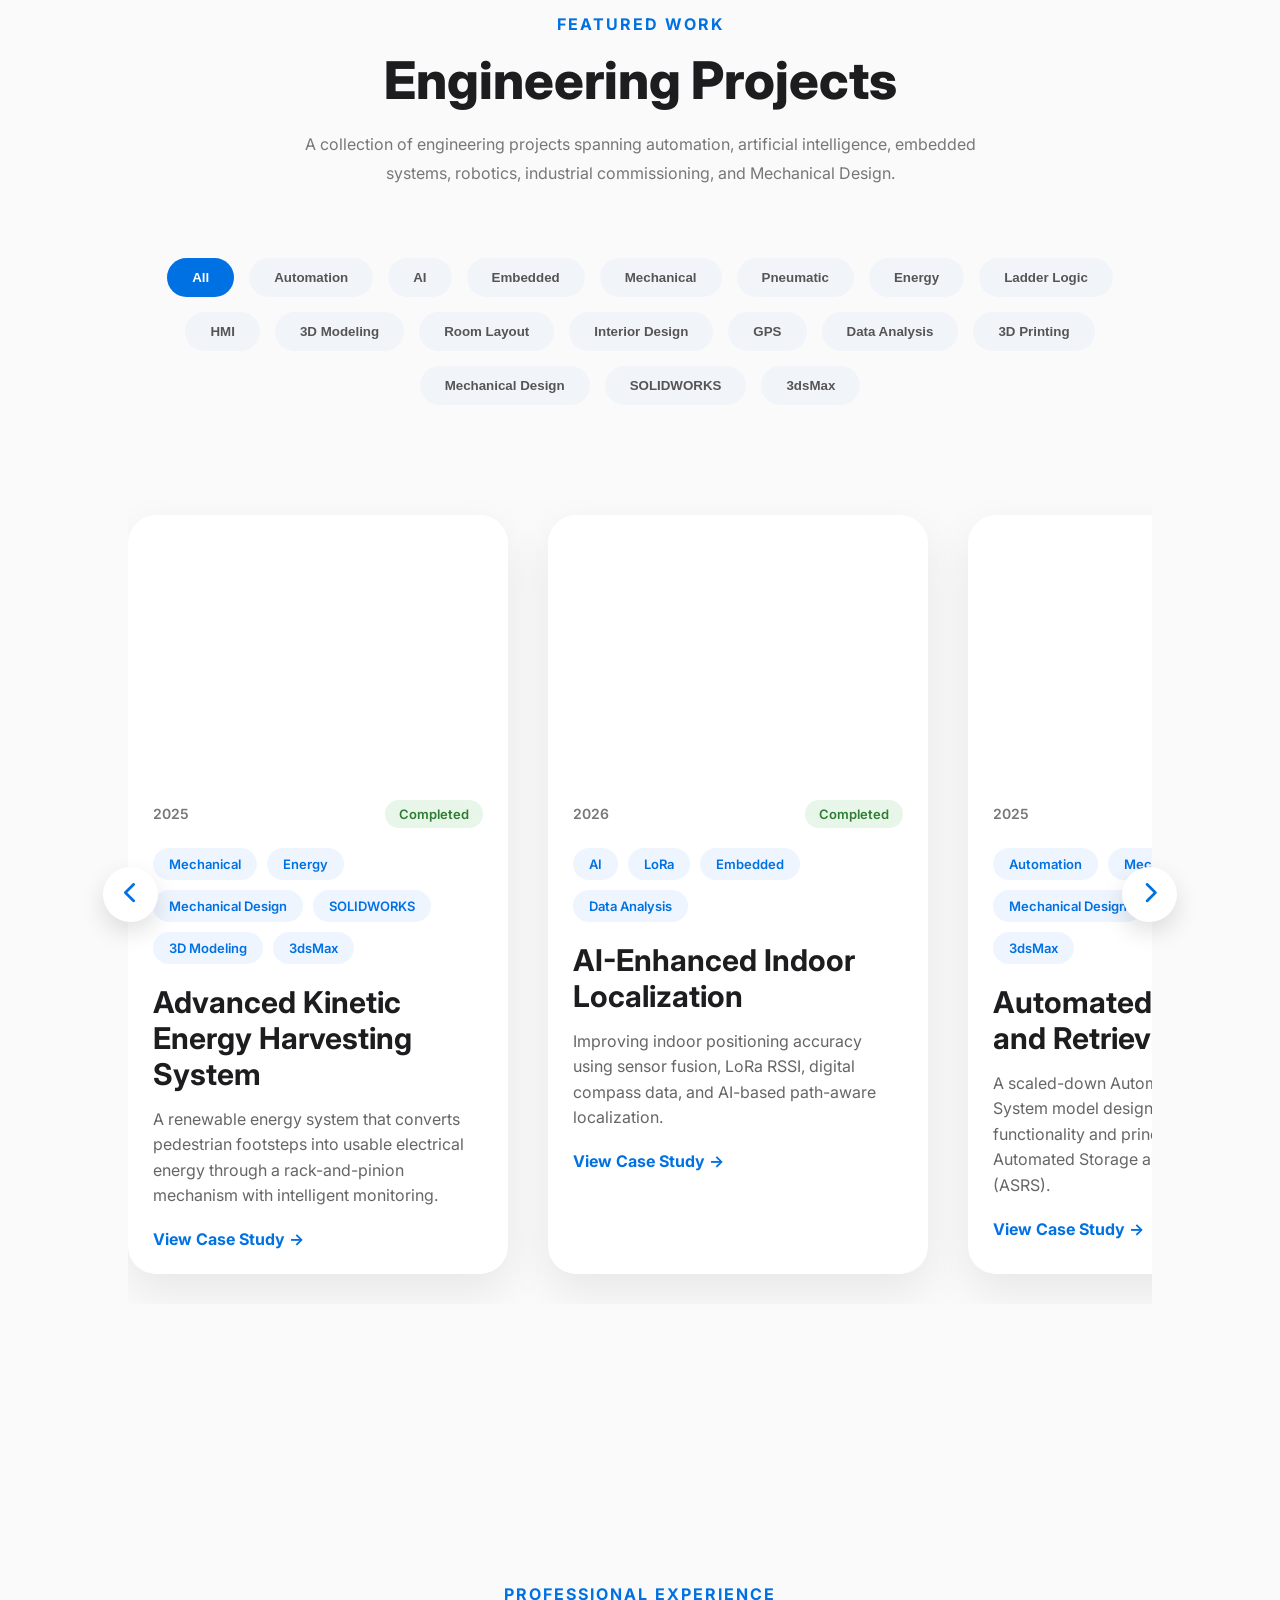
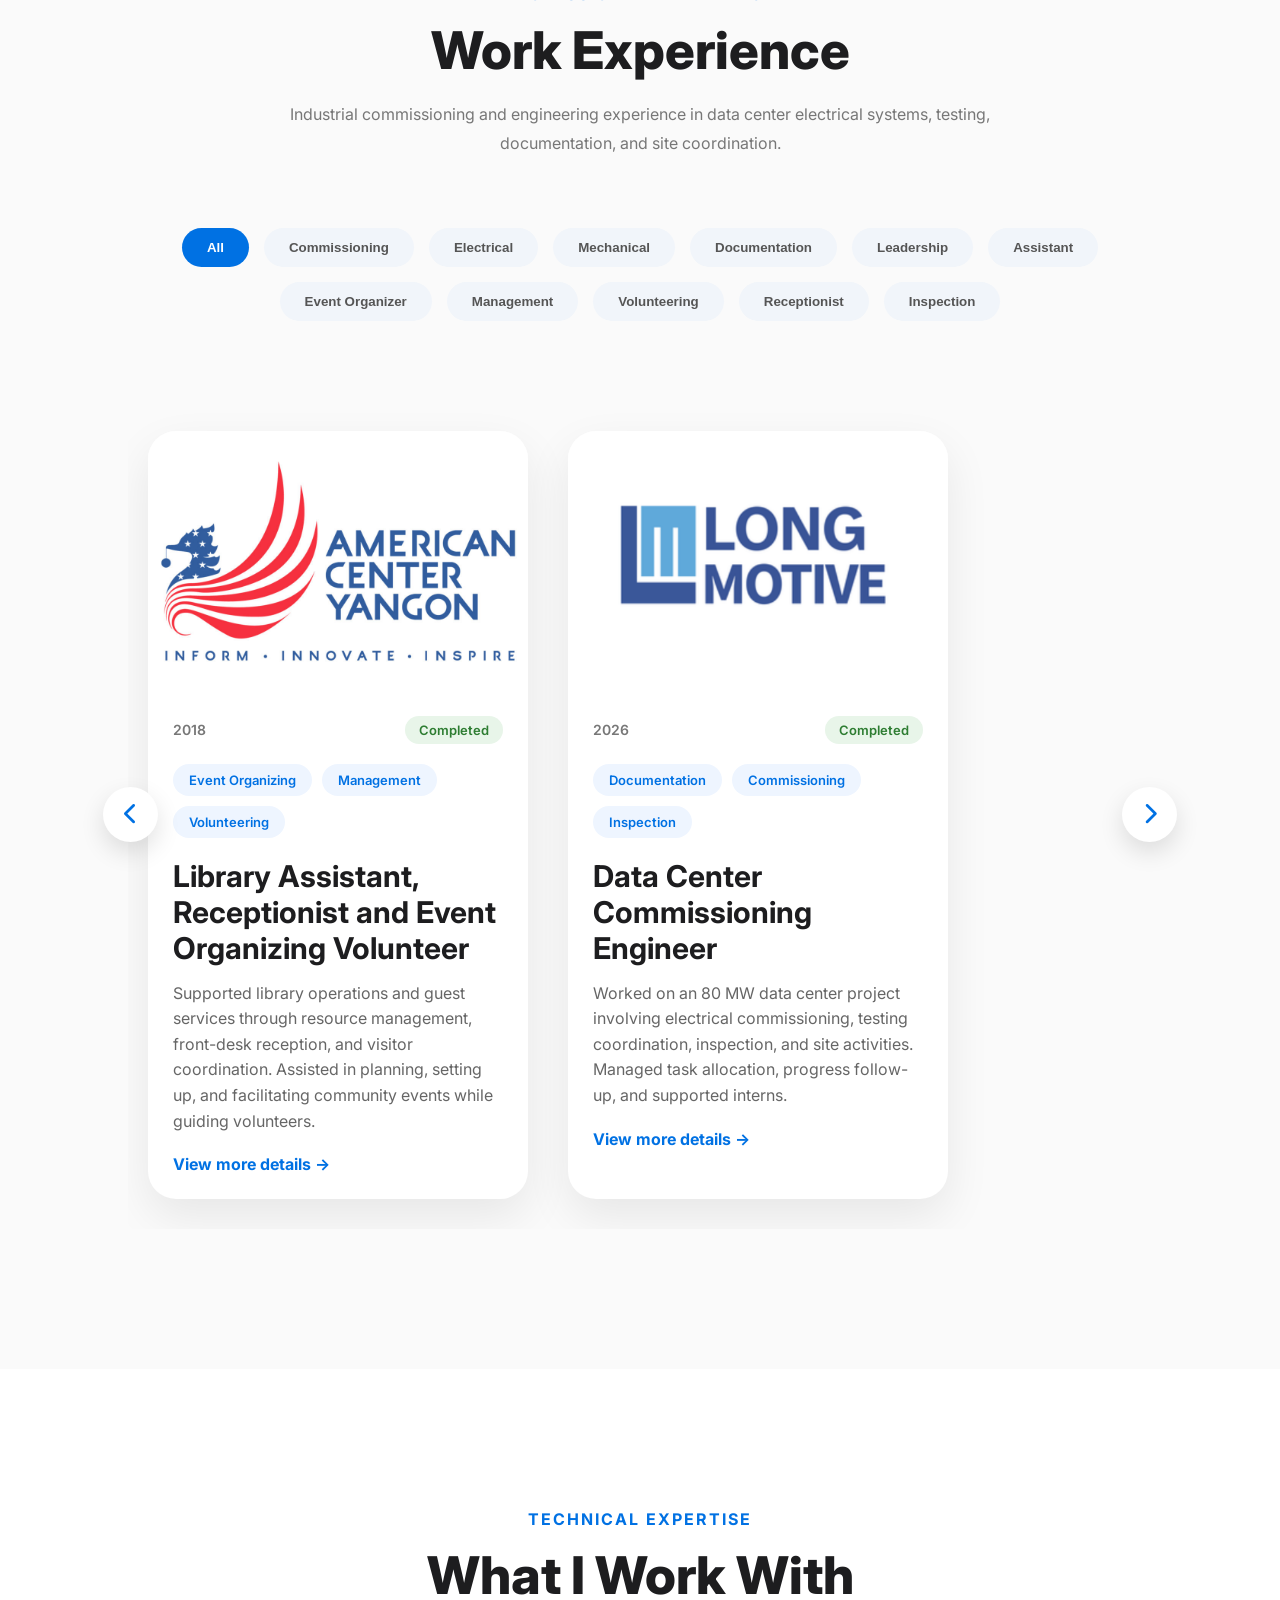
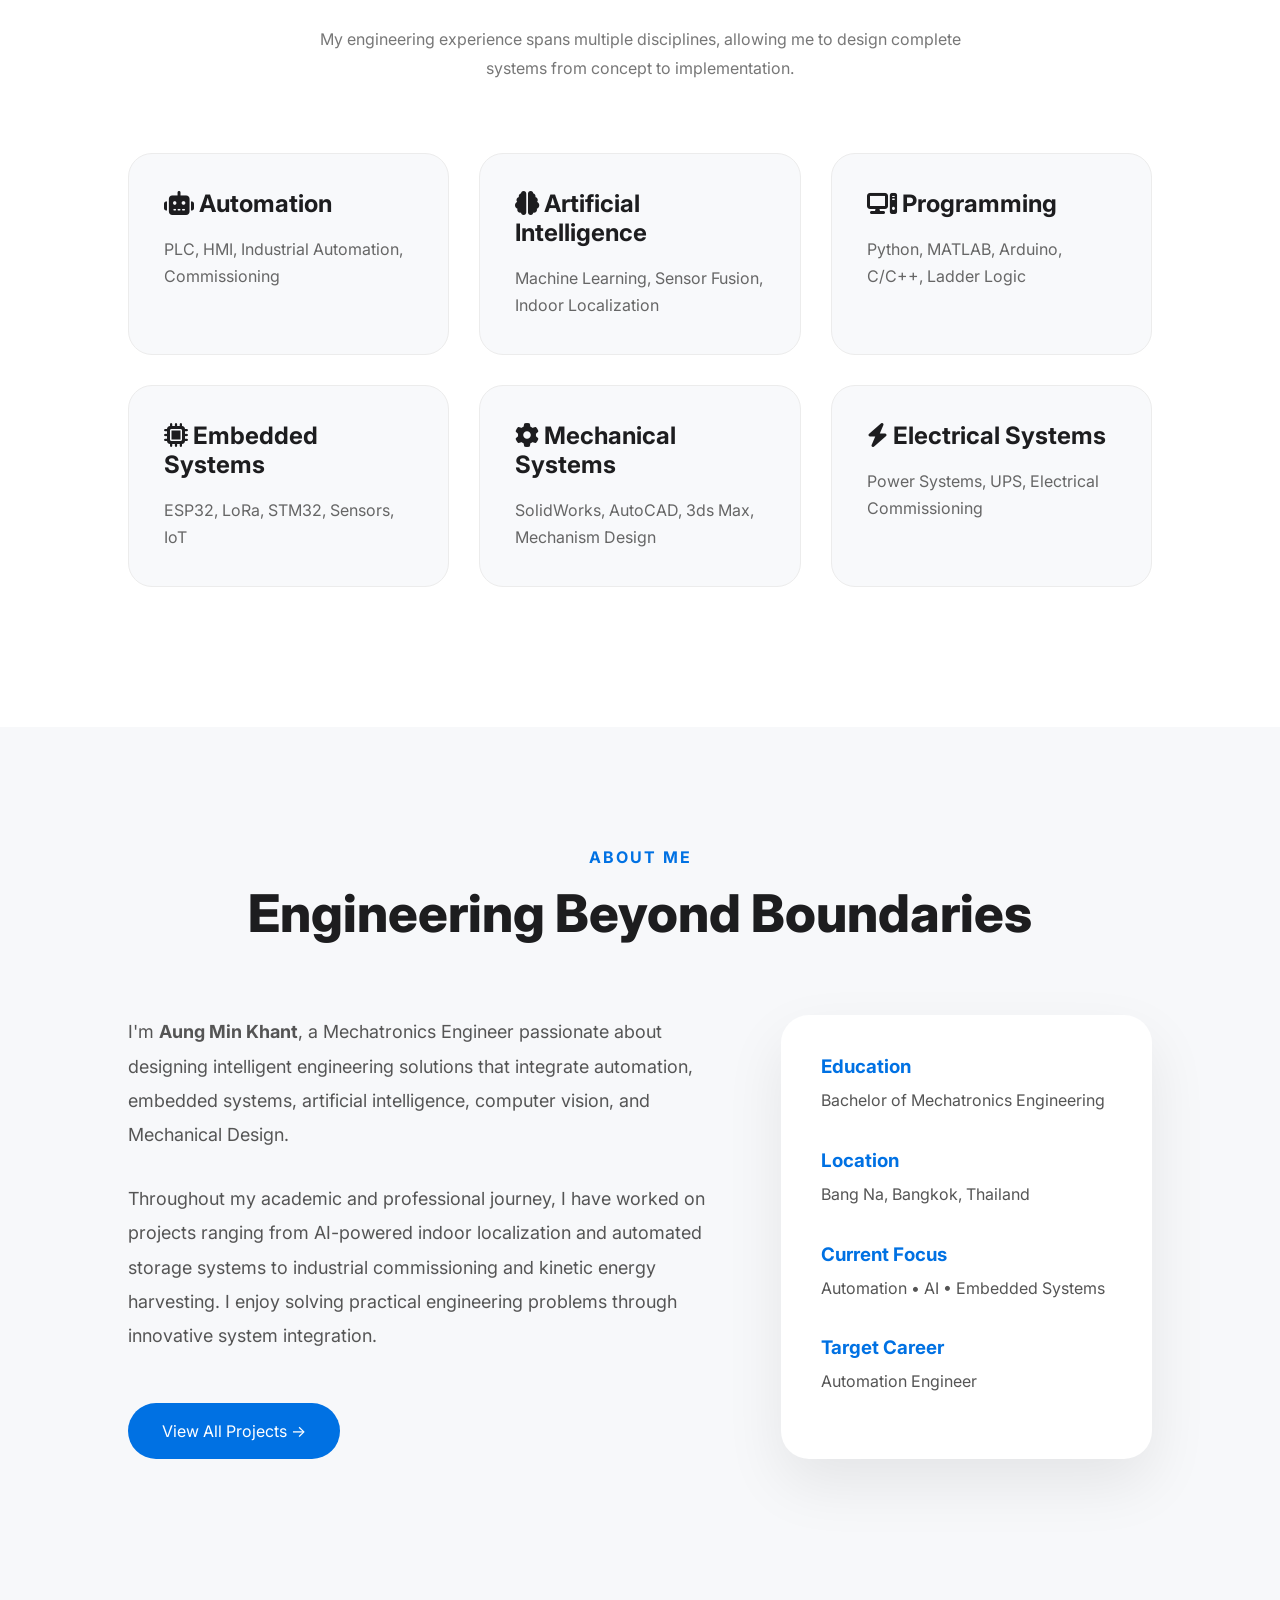
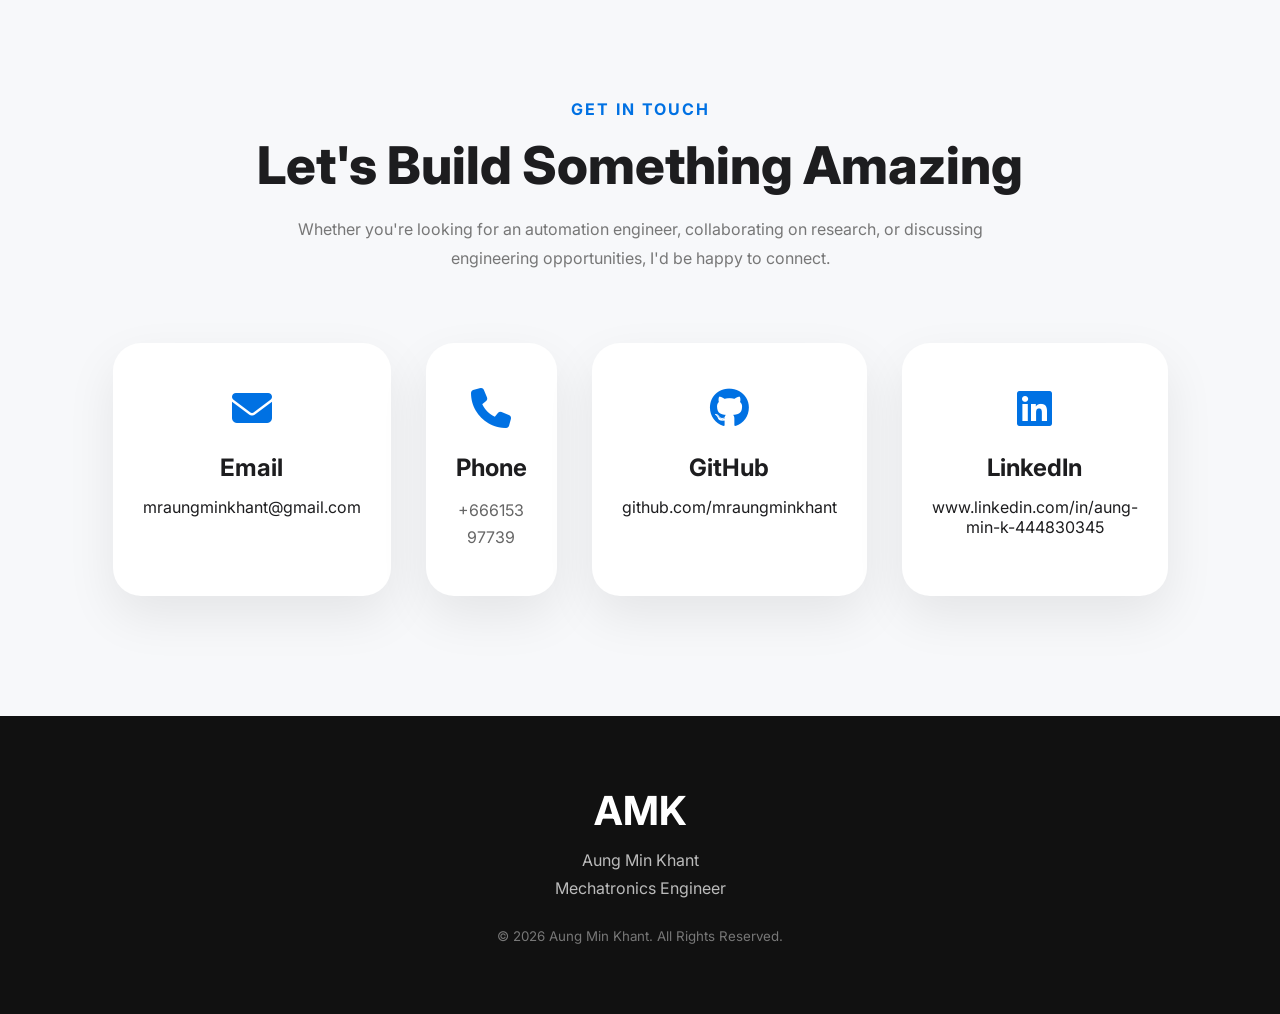
==== commit 1c98c969: "Update index.html" ====
--- a/index.html
+++ b/index.html
@@ -73,8 +73,6 @@
       <li><a href="#experience">Experience</a></li>
 
       <li><a href="#projects">Projects</a></li>
-
-      <li><a href="documents/Aung Min Khant.pdf">Resume</a></li>
 
       <li><a href="#contact">Contact</a></li>
 
